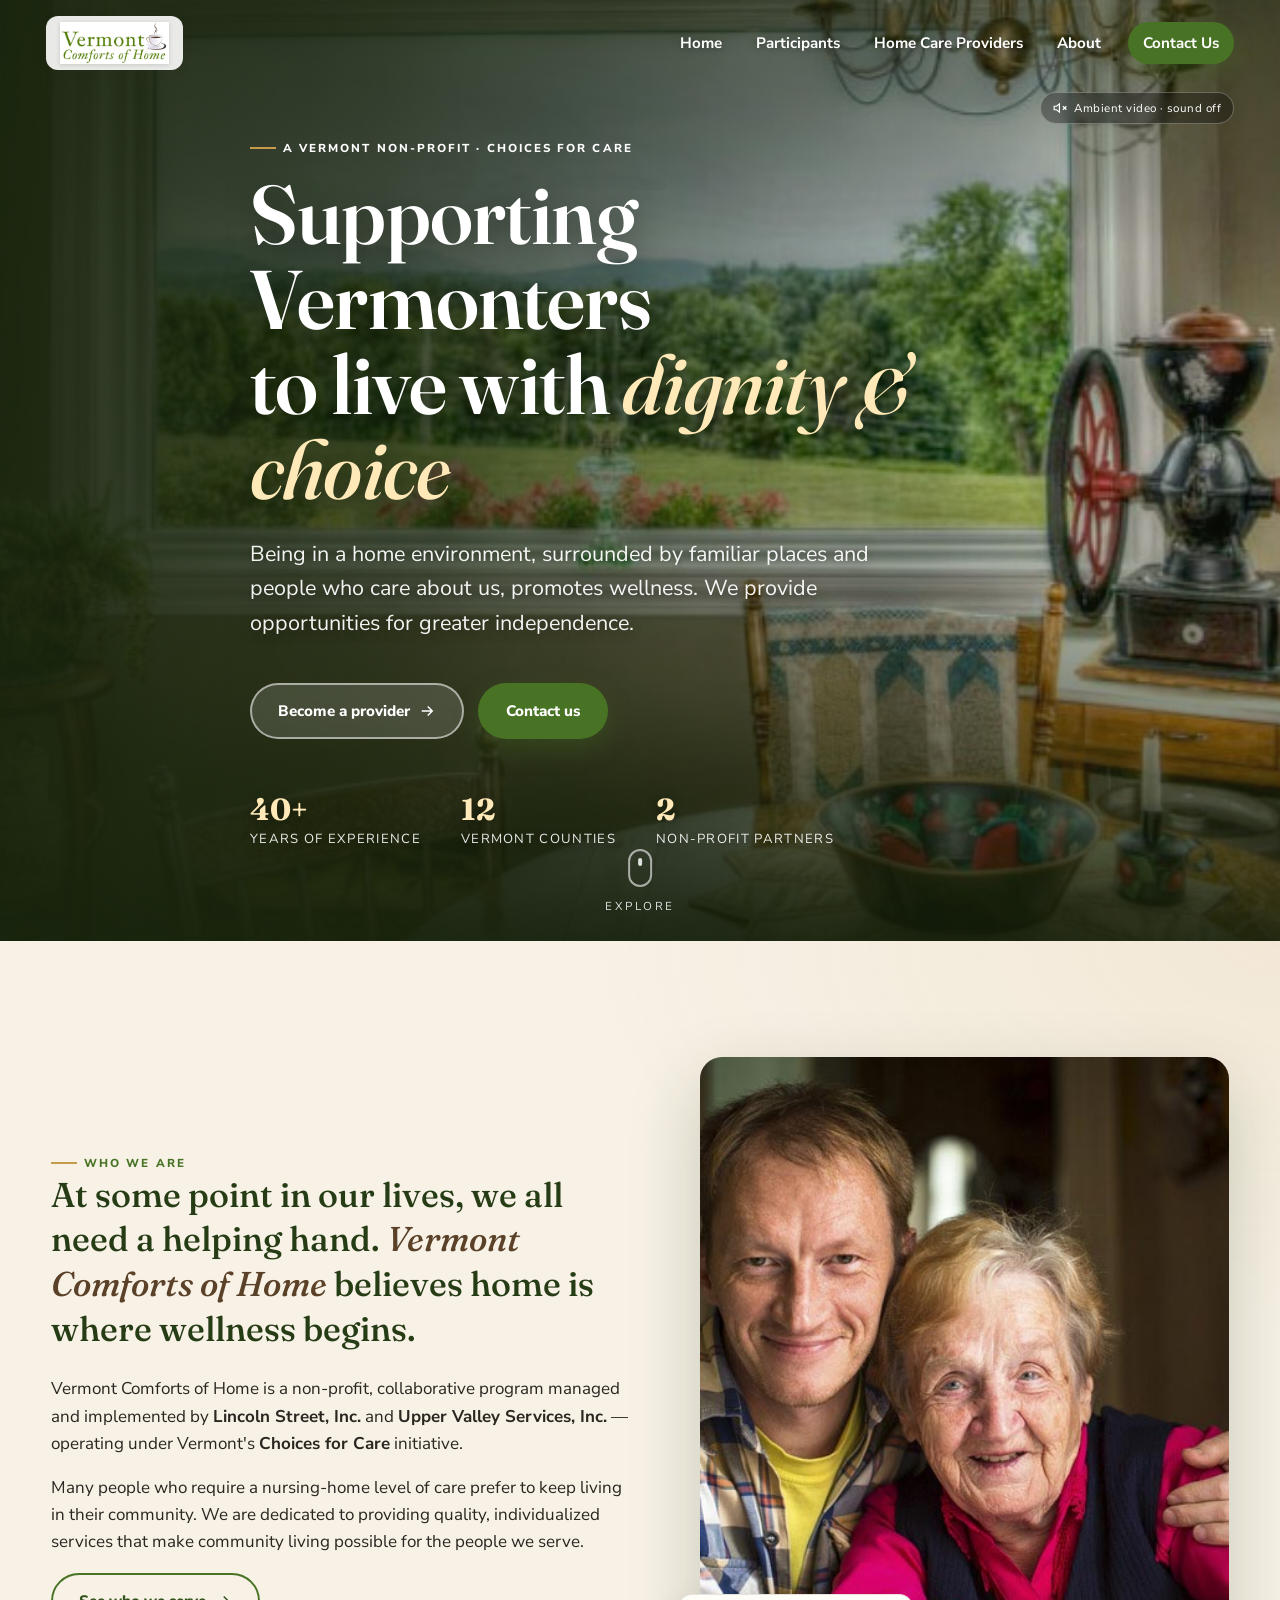
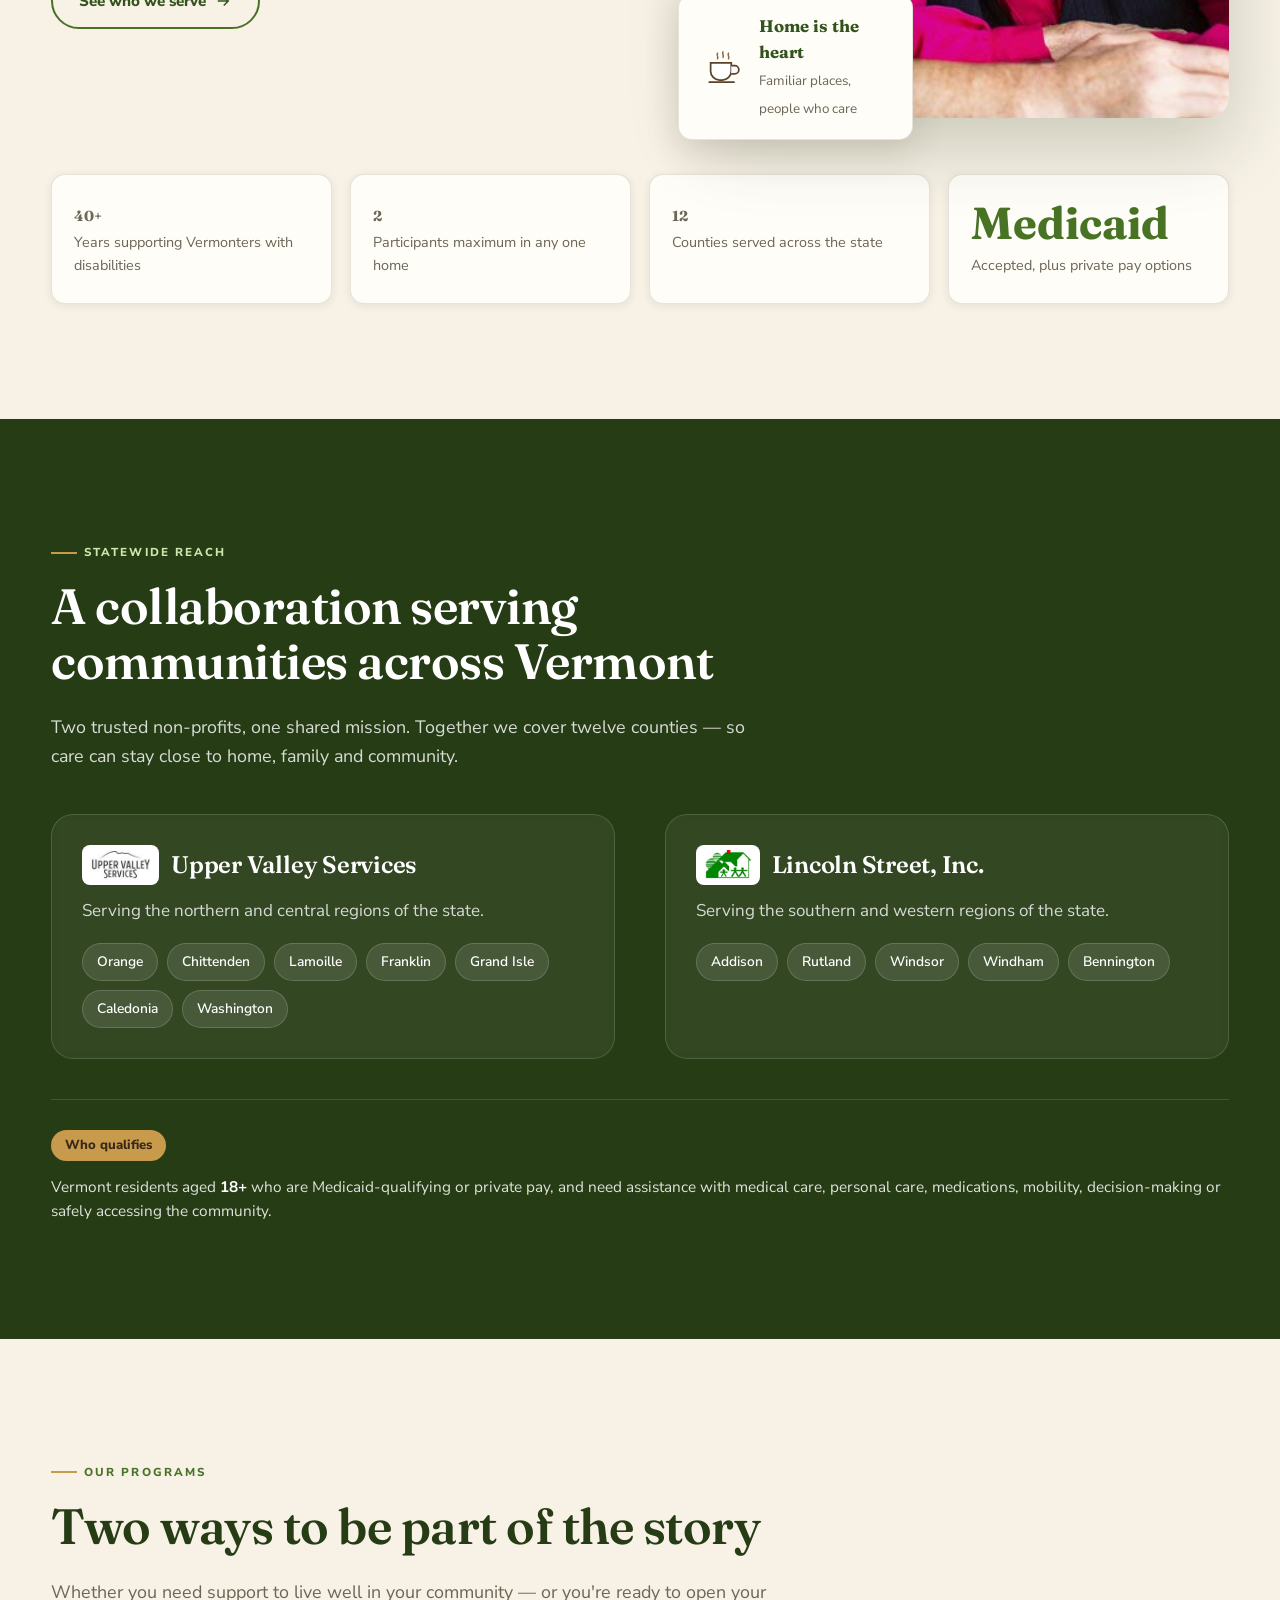
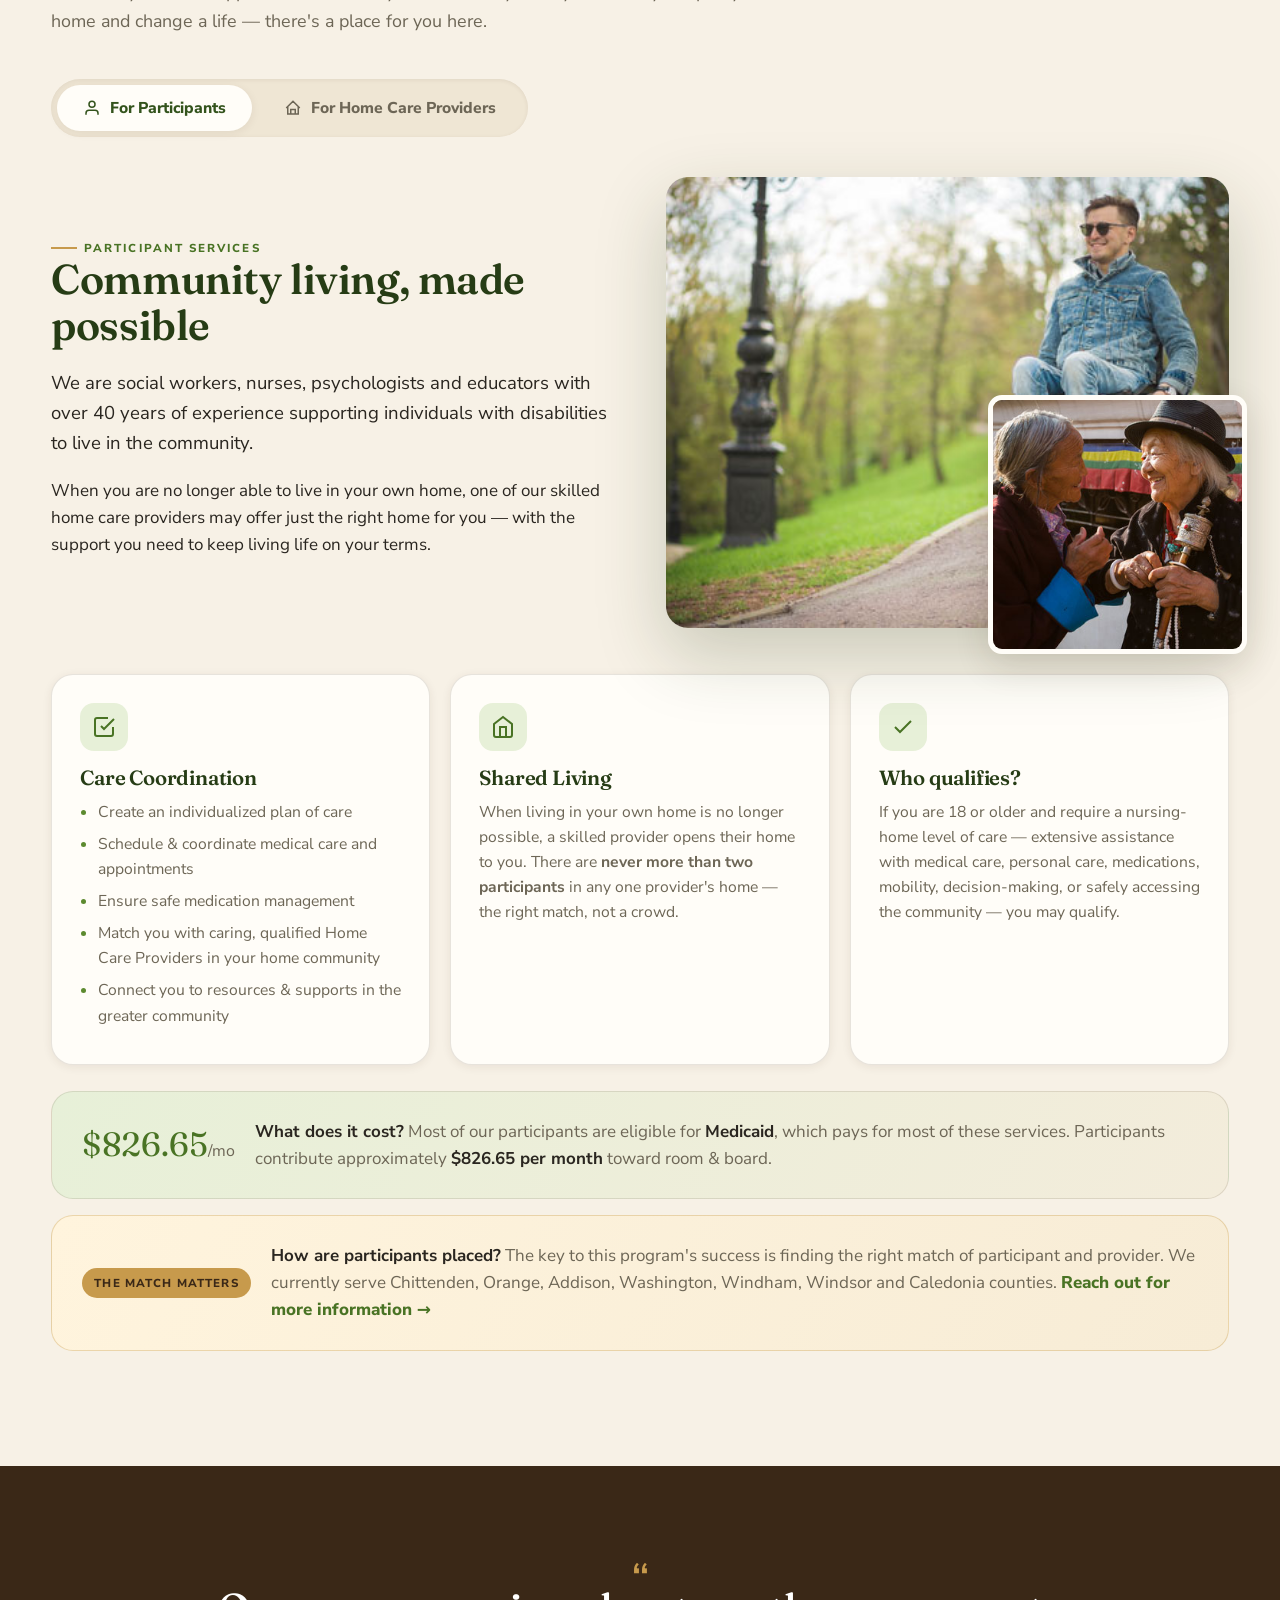
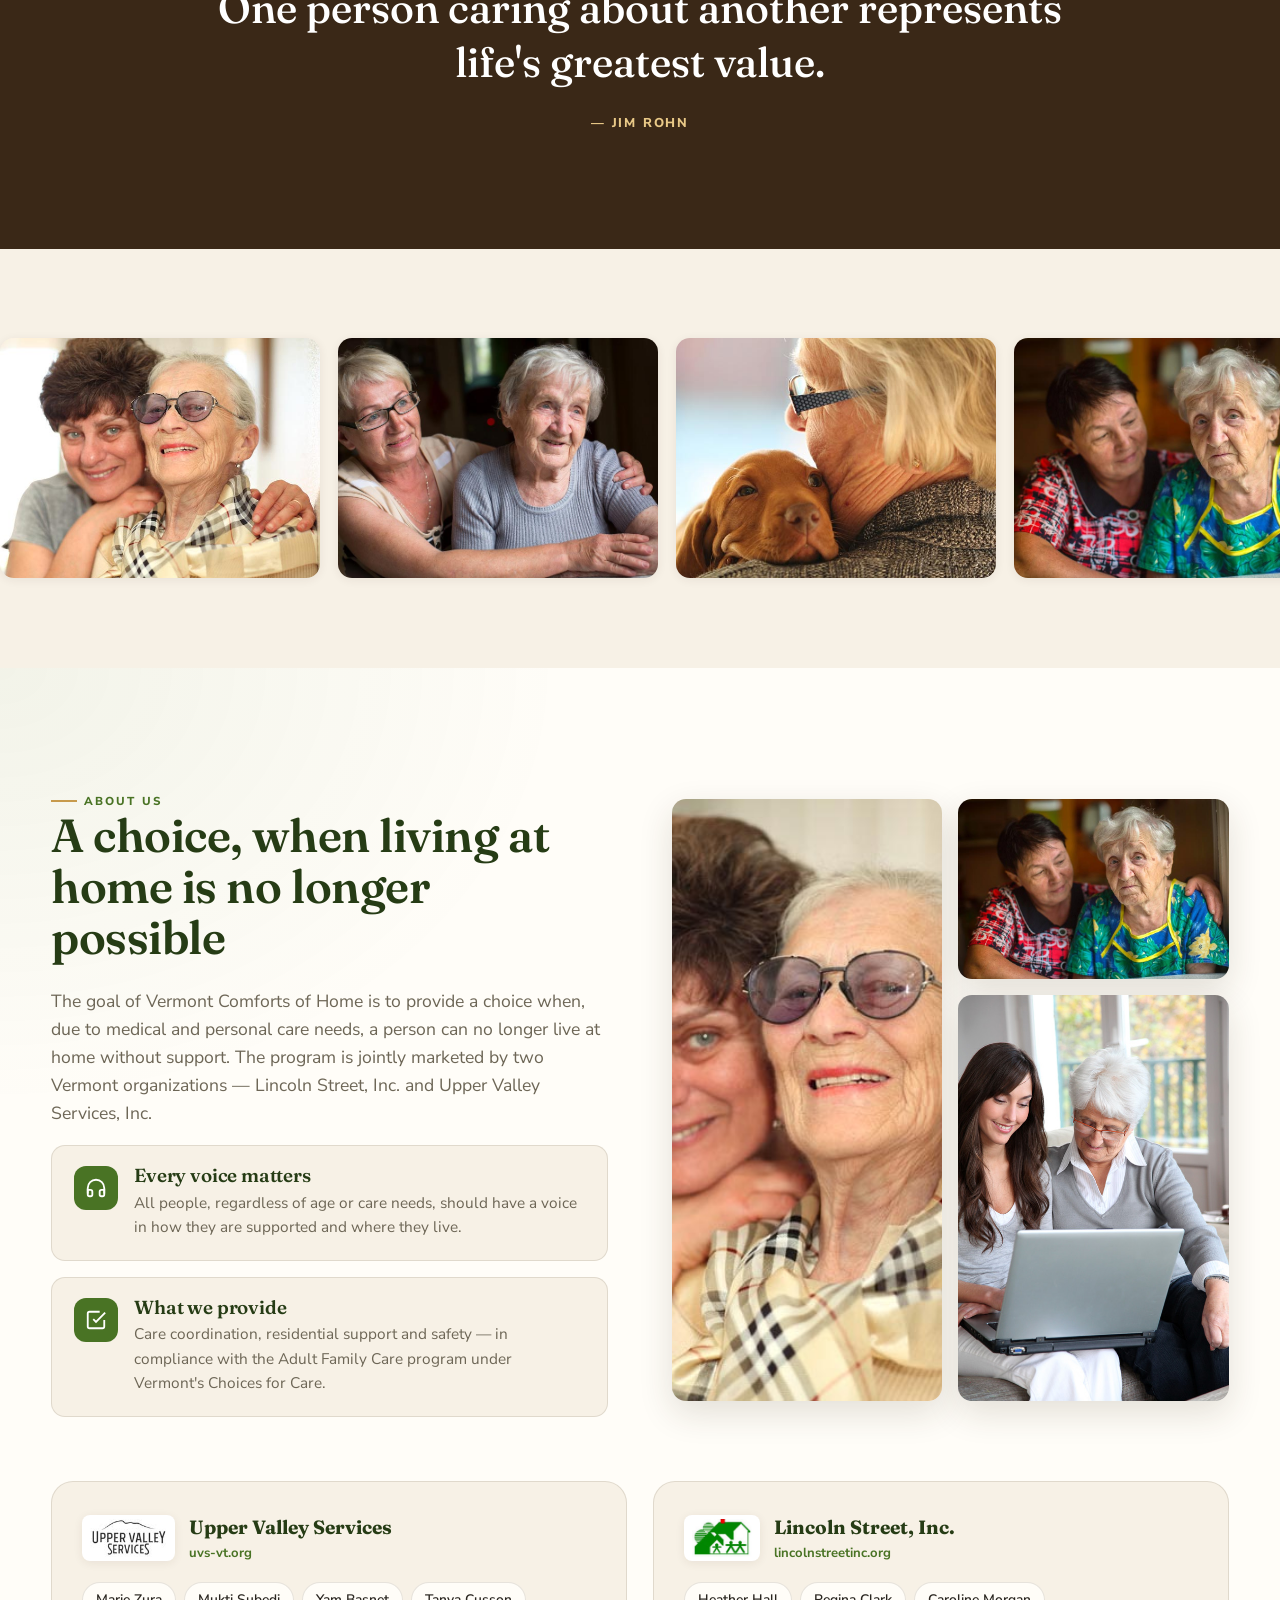
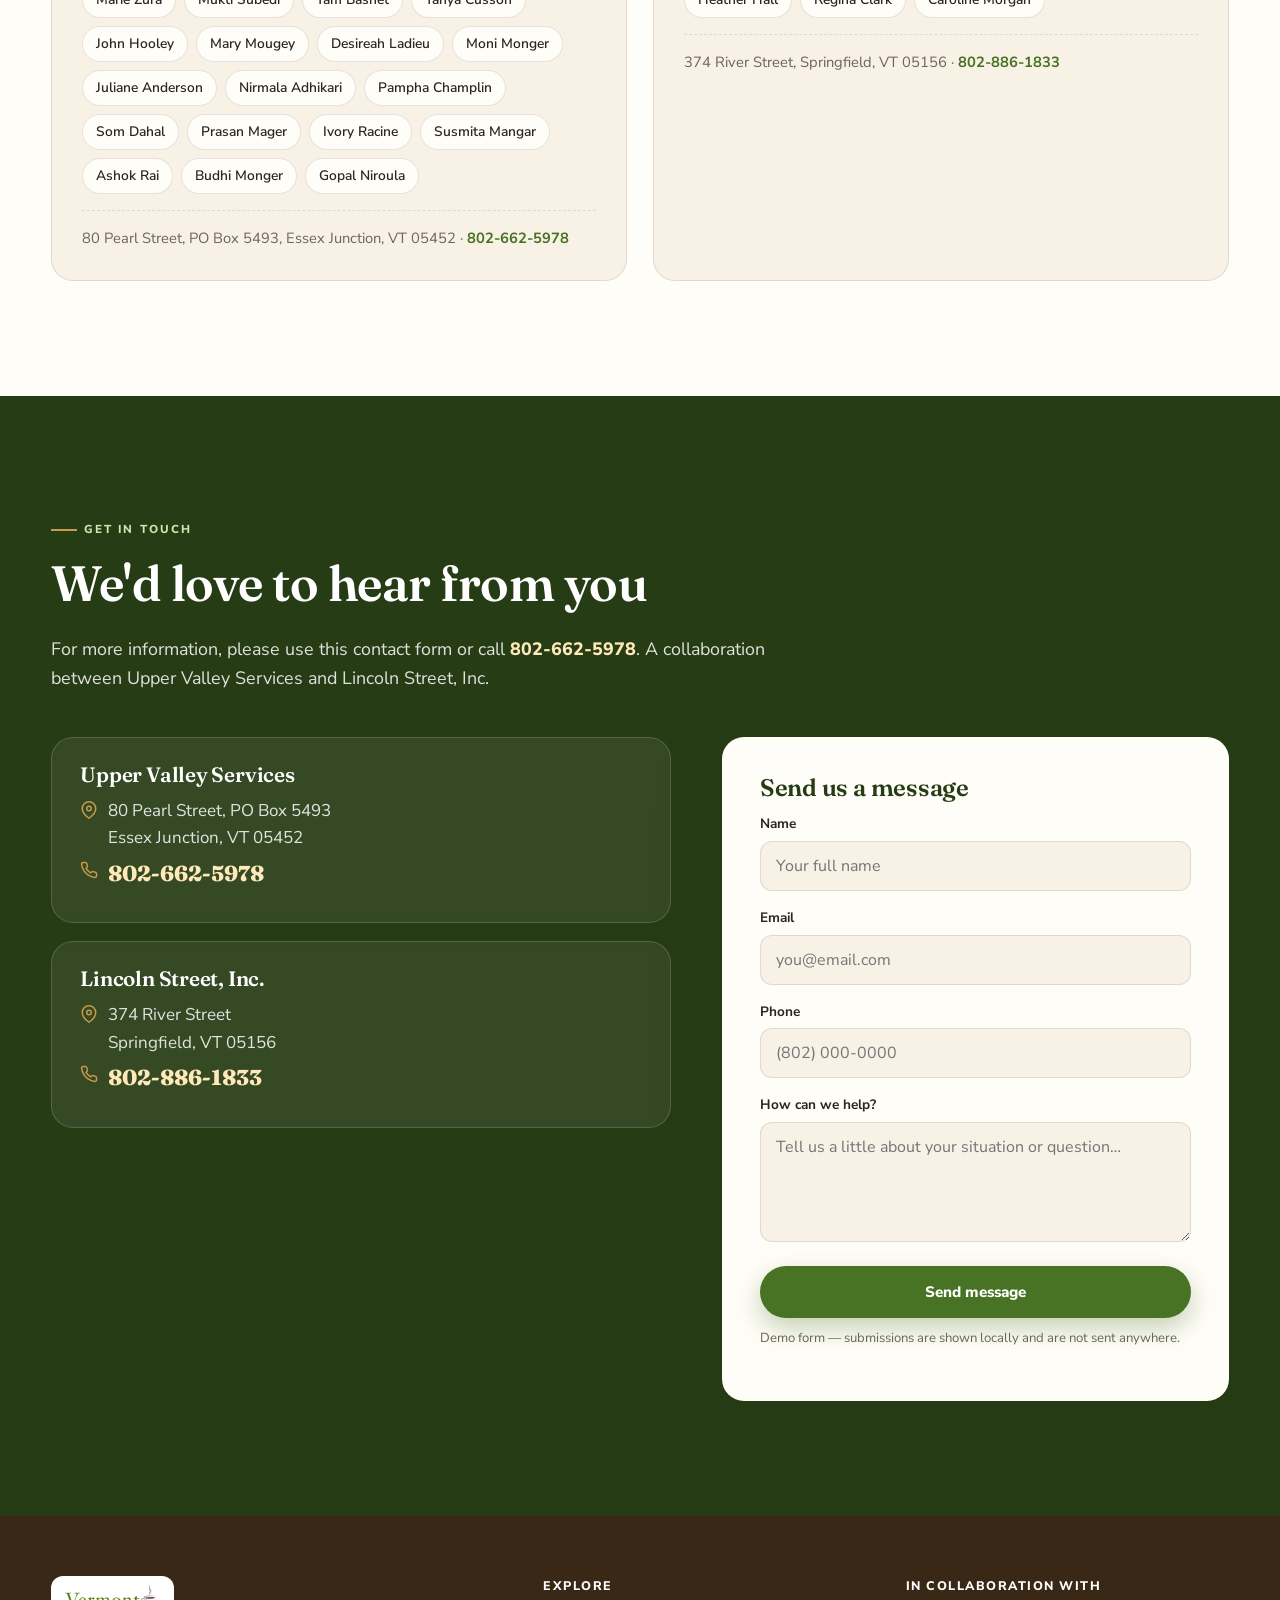
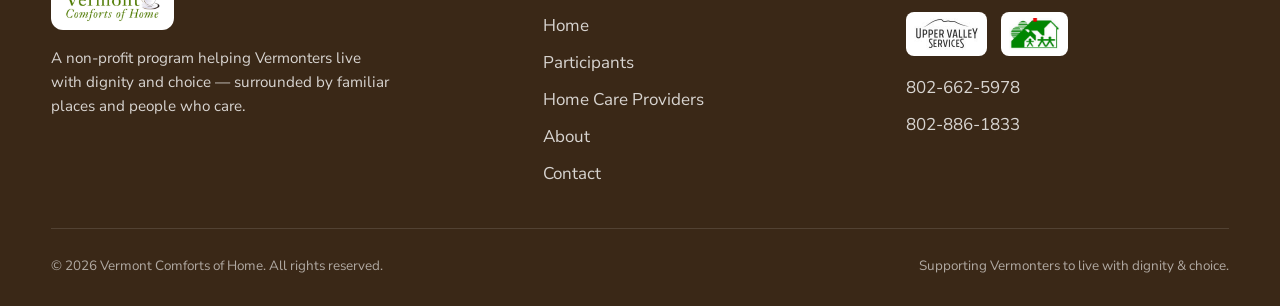
==== index.html @ fc673f75 "Immersive redesign of Vermont Comforts of Home site Full visual revamp of vtcomfortsofhome.org: vide" ====
<!DOCTYPE html>
<html lang="en">
<head>
  <meta charset="UTF-8" />
  <meta name="viewport" content="width=device-width, initial-scale=1.0" />
  <title>Vermont Comforts of Home — Supporting Vermonters to live with dignity &amp; choice</title>
  <meta name="description" content="Vermont Comforts of Home is a non-profit program helping Vermonters live with dignity and choice through shared living, care coordination and skilled home care providers." />
  <link rel="icon" href="assets/images/logo.jpg" />
  <link rel="preconnect" href="https://fonts.googleapis.com" />
  <link rel="preconnect" href="https://fonts.gstatic.com" crossorigin />
  <link href="https://fonts.googleapis.com/css2?family=Fraunces:ital,opsz,wght@0,9..144,400..700;1,9..144,400..600&family=Nunito+Sans:wght@400;600;700;800;900&display=swap" rel="stylesheet" />
  <link rel="stylesheet" href="css/styles.css" />
</head>
<body>

  <!-- ============ NAV ============ -->
  <nav class="nav" id="top">
    <a class="nav-logo" href="#top" aria-label="Vermont Comforts of Home home">
      <img src="assets/images/logo.jpg" alt="Vermont Comforts of Home" />
    </a>
    <button class="nav-toggle" aria-label="Menu" aria-expanded="false">
      <span></span><span></span><span></span>
    </button>
    <div class="nav-links">
      <a href="#top">Home</a>
      <a href="#programs" data-open-tab="participants">Participants</a>
      <a href="#programs" data-open-tab="providers">Home Care Providers</a>
      <a href="#about">About</a>
      <a href="#contact" class="nav-cta">Contact Us</a>
    </div>
  </nav>

  <!-- ============ HERO ============ -->
  <header class="hero" id="home">
    <div class="hero-video" aria-hidden="true">
      <video autoplay muted loop playsinline preload="auto" poster="assets/images/window.jpg">
        <source src="assets/video/hero-source.mp4" type="video/mp4" />
      </video>
    </div>
    <span class="muted-badge">
      <svg viewBox="0 0 24 24" fill="none" stroke="currentColor" stroke-width="2" width="14" height="14"><path d="M11 5 6 9H2v6h4l5 4V5z"/><line x1="23" y1="9" x2="17" y2="15"/><line x1="17" y1="9" x2="23" y2="15"/></svg>
      Ambient video · sound off
    </span>

    <div class="container hero-inner">
      <span class="eyebrow reveal">A Vermont non-profit · Choices for Care</span>
      <h1 class="reveal d1">Supporting Vermonters<br />to live with <span class="accent">dignity &amp; choice</span></h1>
      <p class="hero-sub reveal d2">Being in a home environment, surrounded by familiar places and people who care about us, promotes wellness. We provide opportunities for greater independence.</p>
      <div class="hero-cta reveal d3">
        <a href="#programs" class="btn btn-ghost" data-open-tab="providers">
          Become a provider
          <svg viewBox="0 0 24 24" fill="none" stroke="currentColor" stroke-width="2"><path d="M5 12h14M13 6l6 6-6 6"/></svg>
        </a>
        <a href="#contact" class="btn btn-primary">Contact us</a>
      </div>
      <div class="hero-trust reveal d4">
        <div><b>40+</b><span>Years of experience</span></div>
        <div><b>12</b><span>Vermont counties</span></div>
        <div><b>2</b><span>Non-profit partners</span></div>
      </div>
    </div>

    <a href="#mission" class="scroll-cue" aria-label="Scroll down">
      <span class="mouse"></span>
      Explore
    </a>
  </header>

  <!-- ============ MISSION ============ -->
  <section class="section mission" id="mission">
    <div class="container mission-grid">
      <div class="mission-copy reveal">
        <span class="eyebrow">Who we are</span>
        <p class="lead">At some point in our lives, we all need a helping hand. <span class="hl">Vermont Comforts of Home</span> believes home is where wellness begins.</p>
        <p>Vermont Comforts of Home is a non-profit, collaborative program managed and implemented by <strong>Lincoln Street, Inc.</strong> and <strong>Upper Valley Services, Inc.</strong> — operating under Vermont's <strong>Choices for Care</strong> initiative.</p>
        <p>Many people who require a nursing-home level of care prefer to keep living in their community. We are dedicated to providing quality, individualized services that make community living possible for the people we serve.</p>
        <a href="#serve" class="btn btn-outline">See who we serve
          <svg viewBox="0 0 24 24" fill="none" stroke="currentColor" stroke-width="2"><path d="M5 12h14M13 6l6 6-6 6"/></svg>
        </a>
      </div>
      <div class="mission-media reveal d2">
        <img src="assets/images/sonandmom.jpg" alt="A caregiver sharing a warm moment at home" />
        <div class="mission-badge">
          <svg class="cup" viewBox="0 0 64 64" fill="none">
            <path d="M14 26h30v12a13 13 0 0 1-13 13H27a13 13 0 0 1-13-13V26z" fill="#fff" stroke="#5b4128" stroke-width="2.5"/>
            <path d="M44 30h5a6 6 0 0 1 0 12h-5" fill="#fff" stroke="#5b4128" stroke-width="2.5"/>
            <path d="M12 54h36" stroke="#5b4128" stroke-width="2.5" stroke-linecap="round"/>
            <path d="M24 12c-2 3 2 5 0 8M32 10c-2 3 2 5 0 8M40 12c-2 3 2 5 0 8" stroke="#8a6a48" stroke-width="2.2" stroke-linecap="round"/>
          </svg>
          <div><b>Home is the heart</b><span>Familiar places, people who care</span></div>
        </div>
      </div>
    </div>

    <div class="container">
      <div class="stats">
        <div class="stat reveal"><b><span data-count="40" data-suffix="+">0</span></b><span>Years supporting Vermonters with disabilities</span></div>
        <div class="stat reveal d1"><b><span data-count="2">0</span></b><span>Participants maximum in any one home</span></div>
        <div class="stat reveal d2"><b><span data-count="12">0</span></b><span>Counties served across the state</span></div>
        <div class="stat reveal d3"><b>Medicaid</b><span>Accepted, plus private pay options</span></div>
      </div>
    </div>
  </section>

  <!-- ============ WHO WE SERVE ============ -->
  <section class="section serve" id="serve">
    <div class="container">
      <div class="section-head reveal">
        <span class="eyebrow">Statewide reach</span>
        <h2>A collaboration serving communities across Vermont</h2>
        <p>Two trusted non-profits, one shared mission. Together we cover twelve counties — so care can stay close to home, family and community.</p>
      </div>
      <div class="serve-grid">
        <div class="serve-card reveal">
          <h3><img src="assets/images/uvs-logo.jpg" alt="Upper Valley Services logo" /> Upper Valley Services</h3>
          <p class="who">Serving the northern and central regions of the state.</p>
          <div class="county-tags">
            <span>Orange</span><span>Chittenden</span><span>Lamoille</span><span>Franklin</span>
            <span>Grand Isle</span><span>Caledonia</span><span>Washington</span>
          </div>
        </div>
        <div class="serve-card reveal d2">
          <h3><img src="assets/images/lincoln-logo.jpg" alt="Lincoln Street, Inc. logo" /> Lincoln Street, Inc.</h3>
          <p class="who">Serving the southern and western regions of the state.</p>
          <div class="county-tags">
            <span>Addison</span><span>Rutland</span><span>Windsor</span><span>Windham</span><span>Bennington</span>
          </div>
        </div>
      </div>
      <div class="serve-note reveal">
        <span class="pill">Who qualifies</span>
        <span>Vermont residents aged <strong style="color:#fff">18+</strong> who are Medicaid-qualifying or private pay, and need assistance with medical care, personal care, medications, mobility, decision-making or safely accessing the community.</span>
      </div>
    </div>
  </section>

  <!-- ============ PROGRAMS (tabbed) ============ -->
  <section class="section programs" id="programs">
    <div class="container">
      <div class="section-head reveal">
        <span class="eyebrow">Our programs</span>
        <h2>Two ways to be part of the story</h2>
        <p>Whether you need support to live well in your community — or you're ready to open your home and change a life — there's a place for you here.</p>
      </div>

      <div class="tabs reveal" role="tablist">
        <button class="tab-btn active" data-tab="participants" role="tab">
          <svg viewBox="0 0 24 24" fill="none" stroke="currentColor" stroke-width="2" width="18" height="18"><path d="M20 21v-2a4 4 0 0 0-4-4H8a4 4 0 0 0-4 4v2"/><circle cx="12" cy="7" r="4"/></svg>
          For Participants
        </button>
        <button class="tab-btn" data-tab="providers" role="tab">
          <svg viewBox="0 0 24 24" fill="none" stroke="currentColor" stroke-width="2" width="18" height="18"><path d="M3 12l9-9 9 9M5 10v10h14V10"/><path d="M9 20v-6h6v6"/></svg>
          For Home Care Providers
        </button>
      </div>

      <!-- ===== PARTICIPANTS PANEL ===== -->
      <div class="tab-panel active" id="participants" role="tabpanel">
        <div class="prog-hero">
          <div class="content reveal">
            <span class="eyebrow">Participant services</span>
            <h3>Community living, made possible</h3>
            <p class="lead">We are social workers, nurses, psychologists and educators with over 40 years of experience supporting individuals with disabilities to live in the community.</p>
            <p>When you are no longer able to live in your own home, one of our skilled home care providers may offer just the right home for you — with the support you need to keep living life on your terms.</p>
          </div>
          <div class="media reveal d2">
            <img class="main-img" src="assets/images/wheelchair.jpg" alt="A participant enjoying independence" />
            <img class="float-img" src="assets/images/nepali-women.jpg" alt="A participant and caregiver together" />
          </div>
        </div>

        <div class="feature-grid">
          <div class="fcard reveal">
            <div class="ic"><svg viewBox="0 0 24 24" fill="none" stroke="currentColor" stroke-width="2"><path d="M9 11l3 3L22 4"/><path d="M21 12v7a2 2 0 0 1-2 2H5a2 2 0 0 1-2-2V5a2 2 0 0 1 2-2h11"/></svg></div>
            <h4>Care Coordination</h4>
            <ul>
              <li>Create an individualized plan of care</li>
              <li>Schedule &amp; coordinate medical care and appointments</li>
              <li>Ensure safe medication management</li>
              <li>Match you with caring, qualified Home Care Providers in your home community</li>
              <li>Connect you to resources &amp; supports in the greater community</li>
            </ul>
          </div>
          <div class="fcard reveal d1">
            <div class="ic"><svg viewBox="0 0 24 24" fill="none" stroke="currentColor" stroke-width="2"><path d="M3 9l9-7 9 7v11a2 2 0 0 1-2 2H5a2 2 0 0 1-2-2z"/><path d="M9 22V12h6v10"/></svg></div>
            <h4>Shared Living</h4>
            <p>When living in your own home is no longer possible, a skilled provider opens their home to you. There are <strong>never more than two participants</strong> in any one provider's home — the right match, not a crowd.</p>
          </div>
          <div class="fcard reveal d2">
            <div class="ic"><svg viewBox="0 0 24 24" fill="none" stroke="currentColor" stroke-width="2"><path d="M20 6L9 17l-5-5"/></svg></div>
            <h4>Who qualifies?</h4>
            <p>If you are 18 or older and require a nursing-home level of care — extensive assistance with medical care, personal care, medications, mobility, decision-making, or safely accessing the community — you may qualify.</p>
          </div>
        </div>

        <div class="callout cost reveal">
          <div class="big">$826.65<span style="font-size:1rem;font-family:var(--sans);color:var(--muted)">/mo</span></div>
          <p><strong>What does it cost?</strong> Most of our participants are eligible for <strong>Medicaid</strong>, which pays for most of these services. Participants contribute approximately <strong>$826.65 per month</strong> toward room &amp; board.</p>
        </div>

        <div class="callout opp reveal" style="margin-top:16px">
          <span class="badge">The match matters</span>
          <p><strong>How are participants placed?</strong> The key to this program's success is finding the right match of participant and provider. We currently serve Chittenden, Orange, Addison, Washington, Windham, Windsor and Caledonia counties. <a href="#contact" style="color:var(--green-700);font-weight:800">Reach out for more information →</a></p>
        </div>
      </div>

      <!-- ===== PROVIDERS PANEL ===== -->
      <div class="tab-panel" id="providers" role="tabpanel">
        <div class="prog-hero">
          <div class="content reveal">
            <span class="eyebrow">Now recruiting</span>
            <h3>Open your home. Change a life.</h3>
            <p class="lead">We are seeking reliable, caring individuals willing to share their home and change the life of someone in their community.</p>
            <p>We identify skilled people committed to providing the support that keeps individuals living in the community — and we back you every step of the way with the support of an Agency, a Care Coordinator, and needed respite.</p>
            <a href="#contact" class="btn btn-dark" style="margin-top:6px">Become a provider
              <svg viewBox="0 0 24 24" fill="none" stroke="currentColor" stroke-width="2"><path d="M5 12h14M13 6l6 6-6 6"/></svg>
            </a>
          </div>
          <div class="media reveal d2">
            <img class="main-img" src="assets/images/cooking.jpg" alt="A home care provider cooking together with a participant" />
            <img class="float-img" src="assets/images/dadanddaughter.jpg" alt="A provider and participant sharing a moment" />
          </div>
        </div>

        <div class="callout opp reveal">
          <span class="badge">New in Vermont</span>
          <p><strong>Now paying family caregivers.</strong> Vermont now allows payments to adult children caring for their parents. All current eligibility criteria and regulations apply.</p>
        </div>

        <div class="feature-grid" style="margin-top:26px">
          <div class="fcard reveal">
            <div class="ic"><svg viewBox="0 0 24 24" fill="none" stroke="currentColor" stroke-width="2"><path d="M12 2a10 10 0 1 0 10 10"/><path d="M12 6v6l4 2"/></svg></div>
            <h4>Provider responsibilities</h4>
            <ul>
              <li>24-hour support and supervision</li>
              <li>Assistance with personal care &amp; medication management</li>
              <li>Meal preparation</li>
              <li>Scheduling appointments &amp; transportation</li>
            </ul>
          </div>
          <div class="fcard reveal d1">
            <div class="ic"><svg viewBox="0 0 24 24" fill="none" stroke="currentColor" stroke-width="2"><path d="M12 22s8-4 8-10V5l-8-3-8 3v7c0 6 8 10 8 10z"/></svg></div>
            <h4>Qualifications &amp; requirements</h4>
            <ul>
              <li>Reliable, caring, responsible people who want to make a difference</li>
              <li>Criminal background check</li>
              <li>Home safety inspection</li>
              <li>Maintain homeowners &amp; motor vehicle insurance</li>
            </ul>
          </div>
          <div class="fcard reveal d2">
            <div class="ic"><svg viewBox="0 0 24 24" fill="none" stroke="currentColor" stroke-width="2"><path d="M12 21C5.5 14.5 3 11 3 8a5 5 0 0 1 9-3 5 5 0 0 1 9 3c0 3-2.5 6.5-9 13z"/></svg></div>
            <h4>What you receive</h4>
            <ul>
              <li>A very generous stipend</li>
              <li>Monthly room &amp; board payments</li>
              <li>Any additional training you need</li>
              <li>Ongoing support from a skilled Care Coordinator</li>
            </ul>
          </div>
        </div>
      </div>
    </div>
  </section>

  <!-- ============ QUOTE ============ -->
  <section class="section quote-band">
    <div class="container reveal">
      <div class="mark">&ldquo;</div>
      <blockquote>One person caring about another represents life's greatest value.</blockquote>
      <cite>— Jim Rohn</cite>
    </div>
  </section>

  <!-- ============ PHOTO MARQUEE ============ -->
  <div class="gallery" aria-label="Moments from our community">
    <div class="marquee">
      <img src="assets/images/plaidscarf.jpg" alt="" />
      <img src="assets/images/ladies.jpg" alt="" />
      <img src="assets/images/ladywithdog.jpg" alt="" />
      <img src="assets/images/asian.jpg" alt="" />
      <img src="assets/images/puzzle.jpg" alt="" />
      <img src="assets/images/care1.jpg" alt="" />
      <img src="assets/images/nepali-man.jpg" alt="" />
      <img src="assets/images/care3.jpg" alt="" />
      <!-- duplicate set for seamless loop -->
      <img src="assets/images/plaidscarf.jpg" alt="" />
      <img src="assets/images/ladies.jpg" alt="" />
      <img src="assets/images/ladywithdog.jpg" alt="" />
      <img src="assets/images/asian.jpg" alt="" />
      <img src="assets/images/puzzle.jpg" alt="" />
      <img src="assets/images/care1.jpg" alt="" />
      <img src="assets/images/nepali-man.jpg" alt="" />
      <img src="assets/images/care3.jpg" alt="" />
    </div>
  </div>

  <!-- ============ ABOUT / VALUES ============ -->
  <section class="section about" id="about">
    <div class="container">
      <div class="about-grid">
        <div class="reveal">
          <span class="eyebrow">About us</span>
          <h2 style="font-size:clamp(2rem,4vw,2.9rem);color:var(--green-900)">A choice, when living at home is no longer possible</h2>
          <p style="color:var(--muted);font-size:1.1rem">The goal of Vermont Comforts of Home is to provide a choice when, due to medical and personal care needs, a person can no longer live at home without support. The program is jointly marketed by two Vermont organizations — Lincoln Street, Inc. and Upper Valley Services, Inc.</p>
          <div class="values">
            <div class="value">
              <div class="ic"><svg viewBox="0 0 24 24" fill="none" stroke="currentColor" stroke-width="2"><path d="M3 18v-6a9 9 0 0 1 18 0v6"/><path d="M21 19a2 2 0 0 1-2 2h-1a2 2 0 0 1-2-2v-3a2 2 0 0 1 2-2h3zM3 19a2 2 0 0 0 2 2h1a2 2 0 0 0 2-2v-3a2 2 0 0 0-2-2H3z"/></svg></div>
              <div><h4>Every voice matters</h4><p>All people, regardless of age or care needs, should have a voice in how they are supported and where they live.</p></div>
            </div>
            <div class="value">
              <div class="ic"><svg viewBox="0 0 24 24" fill="none" stroke="currentColor" stroke-width="2"><path d="M9 11l3 3L22 4"/><path d="M21 12v7a2 2 0 0 1-2 2H5a2 2 0 0 1-2-2V5a2 2 0 0 1 2-2h11"/></svg></div>
              <div><h4>What we provide</h4><p>Care coordination, residential support and safety — in compliance with the Adult Family Care program under Vermont's Choices for Care.</p></div>
            </div>
          </div>
        </div>
        <div class="about-media reveal d2">
          <img src="assets/images/plaidscarf.jpg" alt="A participant smiling" />
          <img src="assets/images/asian.jpg" alt="A caregiver and participant" />
          <img src="assets/images/care5.jpg" alt="A moment of connection" />
        </div>
      </div>

      <!-- STAFF + PARTNERS -->
      <div class="staff-wrap">
        <div class="staff-col reveal">
          <div class="head">
            <img src="assets/images/uvs-logo.jpg" alt="Upper Valley Services" />
            <div class="meta">
              <strong style="font-family:var(--serif);font-size:1.2rem;color:var(--green-900)">Upper Valley Services</strong>
              <small><a href="https://uvs-vt.org" target="_blank" rel="noopener">uvs-vt.org</a></small>
            </div>
          </div>
          <div class="staff-names">
            <span>Marie Zura</span><span>Mukti Subedi</span><span>Yam Basnet</span><span>Tanya Cusson</span>
            <span>John Hooley</span><span>Mary Mougey</span><span>Desireah Ladieu</span><span>Moni Monger</span>
            <span>Juliane Anderson</span><span>Nirmala Adhikari</span><span>Pampha Champlin</span><span>Som Dahal</span>
            <span>Prasan Mager</span><span>Ivory Racine</span><span>Susmita Mangar</span><span>Ashok Rai</span>
            <span>Budhi Monger</span><span>Gopal Niroula</span>
          </div>
          <div class="staff-contact">80 Pearl Street, PO Box 5493, Essex Junction, VT 05452 · <a href="tel:8026625978">802-662-5978</a></div>
        </div>
        <div class="staff-col reveal d2">
          <div class="head">
            <img src="assets/images/lincoln-logo.jpg" alt="Lincoln Street, Inc." />
            <div class="meta">
              <strong style="font-family:var(--serif);font-size:1.2rem;color:var(--green-900)">Lincoln Street, Inc.</strong>
              <small><a href="https://lincolnstreetinc.org" target="_blank" rel="noopener">lincolnstreetinc.org</a></small>
            </div>
          </div>
          <div class="staff-names">
            <span>Heather Hall</span><span>Regina Clark</span><span>Caroline Morgan</span>
          </div>
          <div class="staff-contact">374 River Street, Springfield, VT 05156 · <a href="tel:8028861833">802-886-1833</a></div>
        </div>
      </div>
    </div>
  </section>

  <!-- ============ CONTACT ============ -->
  <section class="section contact" id="contact">
    <div class="container">
      <div class="section-head reveal">
        <span class="eyebrow">Get in touch</span>
        <h2>We'd love to hear from you</h2>
        <p>For more information, please use this contact form or call <a href="tel:8026625978" style="color:#ffe9b8;font-weight:800">802-662-5978</a>. A collaboration between Upper Valley Services and Lincoln Street, Inc.</p>
      </div>

      <div class="contact-grid">
        <div class="office-cards reveal">
          <div class="office">
            <h4>Upper Valley Services</h4>
            <p><svg viewBox="0 0 24 24" fill="none" stroke="currentColor" stroke-width="2"><path d="M21 10c0 7-9 13-9 13s-9-6-9-13a9 9 0 0 1 18 0z"/><circle cx="12" cy="10" r="3"/></svg> 80 Pearl Street, PO Box 5493<br />Essex Junction, VT 05452</p>
            <p><svg viewBox="0 0 24 24" fill="none" stroke="currentColor" stroke-width="2"><path d="M22 16.9v3a2 2 0 0 1-2.2 2 19.8 19.8 0 0 1-8.6-3.1 19.5 19.5 0 0 1-6-6 19.8 19.8 0 0 1-3.1-8.6A2 2 0 0 1 4.1 2h3a2 2 0 0 1 2 1.7c.1.9.4 1.8.7 2.7a2 2 0 0 1-.5 2.1L8.1 9.9a16 16 0 0 0 6 6l1.4-1.2a2 2 0 0 1 2.1-.5c.9.3 1.8.6 2.7.7a2 2 0 0 1 1.7 2z"/></svg> <a href="tel:8026625978" class="tel">802-662-5978</a></p>
          </div>
          <div class="office">
            <h4>Lincoln Street, Inc.</h4>
            <p><svg viewBox="0 0 24 24" fill="none" stroke="currentColor" stroke-width="2"><path d="M21 10c0 7-9 13-9 13s-9-6-9-13a9 9 0 0 1 18 0z"/><circle cx="12" cy="10" r="3"/></svg> 374 River Street<br />Springfield, VT 05156</p>
            <p><svg viewBox="0 0 24 24" fill="none" stroke="currentColor" stroke-width="2"><path d="M22 16.9v3a2 2 0 0 1-2.2 2 19.8 19.8 0 0 1-8.6-3.1 19.5 19.5 0 0 1-6-6 19.8 19.8 0 0 1-3.1-8.6A2 2 0 0 1 4.1 2h3a2 2 0 0 1 2 1.7c.1.9.4 1.8.7 2.7a2 2 0 0 1-.5 2.1L8.1 9.9a16 16 0 0 0 6 6l1.4-1.2a2 2 0 0 1 2.1-.5c.9.3 1.8.6 2.7.7a2 2 0 0 1 1.7 2z"/></svg> <a href="tel:8028861833" class="tel">802-886-1833</a></p>
          </div>
        </div>

        <form class="contact-form reveal d2" id="contact-form" novalidate>
          <h3>Send us a message</h3>
          <div class="field">
            <label for="cf-name">Name</label>
            <input id="cf-name" name="name" type="text" placeholder="Your full name" required />
          </div>
          <div class="field">
            <label for="cf-email">Email</label>
            <input id="cf-email" name="email" type="email" placeholder="you@email.com" required />
          </div>
          <div class="field">
            <label for="cf-phone">Phone</label>
            <input id="cf-phone" name="phone" type="tel" placeholder="(802) 000-0000" />
          </div>
          <div class="field">
            <label for="cf-msg">How can we help?</label>
            <textarea id="cf-msg" name="message" placeholder="Tell us a little about your situation or question…" required></textarea>
          </div>
          <button type="submit" class="btn btn-primary" style="width:100%;justify-content:center">Send message</button>
          <div class="form-success">Thank you — your message has been received. We'll be in touch soon. ✓</div>
          <p class="form-note">Demo form — submissions are shown locally and are not sent anywhere.</p>
        </form>
      </div>
    </div>
  </section>

  <!-- ============ FOOTER ============ -->
  <footer class="footer">
    <div class="container">
      <div class="footer-top">
        <div class="footer-brand">
          <img src="assets/images/logo.jpg" alt="Vermont Comforts of Home" />
          <p>A non-profit program helping Vermonters live with dignity and choice — surrounded by familiar places and people who care.</p>
        </div>
        <div>
          <h5>Explore</h5>
          <ul>
            <li><a href="#home">Home</a></li>
            <li><a href="#programs" data-open-tab="participants">Participants</a></li>
            <li><a href="#programs" data-open-tab="providers">Home Care Providers</a></li>
            <li><a href="#about">About</a></li>
            <li><a href="#contact">Contact</a></li>
          </ul>
        </div>
        <div>
          <h5>In collaboration with</h5>
          <div class="footer-partners">
            <a href="https://uvs-vt.org" target="_blank" rel="noopener" aria-label="Upper Valley Services"><img src="assets/images/uvs-logo.jpg" alt="Upper Valley Services" /></a>
            <a href="https://lincolnstreetinc.org" target="_blank" rel="noopener" aria-label="Lincoln Street, Inc."><img src="assets/images/lincoln-logo.jpg" alt="Lincoln Street, Inc." /></a>
          </div>
          <ul style="margin-top:18px">
            <li><a href="tel:8026625978">802-662-5978</a></li>
            <li><a href="tel:8028861833">802-886-1833</a></li>
          </ul>
        </div>
      </div>
      <div class="footer-bottom">
        <span>© <span id="year">2026</span> Vermont Comforts of Home. All rights reserved.</span>
        <span>Supporting Vermonters to live with dignity &amp; choice.</span>
      </div>
    </div>
  </footer>

  <script src="js/main.js"></script>
</body>
</html>
---- css/styles.css ----
/* =========================================================
   Vermont Comforts of Home — Redesign
   Brand palette drawn from the VCOH logo:
   Vermont forest green + warm coffee brown + cream
   ========================================================= */

:root {
  /* Greens */
  --green-900: #263c15;
  --green-800: #33531c;
  --green-700: #497324;   /* primary brand green */
  --green-600: #5c8a2f;
  --green-500: #6fa03a;
  --green-100: #e7f0d8;

  /* Warm coffee browns (the cup + steam in the logo) */
  --brown-900: #3a2817;
  --brown-700: #5b4128;
  --brown-500: #8a6a48;
  --gold:      #c79a4c;

  /* Warm neutrals */
  --cream:   #f7f1e6;
  --cream-2: #efe6d4;
  --paper:   #fffdf8;
  --ink:     #2a2620;
  --muted:   #6d6656;
  --line:    rgba(58, 40, 23, 0.12);

  --shadow-sm: 0 2px 10px rgba(58, 40, 23, 0.08);
  --shadow-md: 0 12px 34px rgba(58, 40, 23, 0.14);
  --shadow-lg: 0 26px 70px rgba(38, 60, 21, 0.22);

  --radius:    22px;
  --radius-sm: 14px;
  --maxw: 1200px;

  --serif: "Fraunces", "Georgia", "Times New Roman", serif;
  --sans:  "Nunito Sans", system-ui, -apple-system, "Segoe UI", Roboto, sans-serif;

  --ease: cubic-bezier(0.22, 1, 0.36, 1);
}

/* ---------- Reset / base ---------- */
* { box-sizing: border-box; }
html { scroll-behavior: smooth; -webkit-text-size-adjust: 100%; }
body {
  margin: 0;
  font-family: var(--sans);
  color: var(--ink);
  background: var(--cream);
  line-height: 1.6;
  font-size: 17px;
  overflow-x: hidden;
  -webkit-font-smoothing: antialiased;
}
img { max-width: 100%; display: block; }
a { color: inherit; text-decoration: none; }
h1, h2, h3, h4 { font-family: var(--serif); font-weight: 600; line-height: 1.1; margin: 0 0 .5em; letter-spacing: -0.01em; }
p { margin: 0 0 1em; }
::selection { background: var(--green-500); color: #fff; }

.container { width: min(var(--maxw), 92vw); margin-inline: auto; }
.eyebrow {
  font-family: var(--sans);
  font-weight: 800;
  text-transform: uppercase;
  letter-spacing: 0.18em;
  font-size: 0.72rem;
  color: var(--green-700);
  display: inline-flex;
  align-items: center;
  gap: .6em;
}
.eyebrow::before {
  content: "";
  width: 26px; height: 2px;
  background: var(--gold);
  display: inline-block;
}
.section { padding: clamp(64px, 9vw, 120px) 0; position: relative; }
.section-head { max-width: 720px; margin-bottom: 44px; }
.section-head h2 { font-size: clamp(2rem, 4.4vw, 3.1rem); margin-top: .35em; color: var(--green-900); }
.section-head p { color: var(--muted); font-size: 1.12rem; }

/* ---------- Buttons ---------- */
.btn {
  display: inline-flex; align-items: center; gap: .55em;
  font-family: var(--sans); font-weight: 800; font-size: .95rem;
  padding: 14px 26px; border-radius: 100px;
  cursor: pointer; border: 2px solid transparent;
  transition: transform .25s var(--ease), box-shadow .25s var(--ease), background .25s, color .25s;
  will-change: transform;
}
.btn svg { width: 18px; height: 18px; }
.btn-primary { background: var(--green-700); color: #fff; box-shadow: 0 10px 26px rgba(73,115,36,.32); }
.btn-primary:hover { background: var(--green-800); transform: translateY(-3px); box-shadow: 0 16px 34px rgba(73,115,36,.4); }
.btn-ghost { background: rgba(255,255,255,.14); color: #fff; border-color: rgba(255,255,255,.55); backdrop-filter: blur(6px); }
.btn-ghost:hover { background: #fff; color: var(--green-900); transform: translateY(-3px); }
.btn-dark { background: var(--brown-900); color: #fff; }
.btn-dark:hover { background: var(--brown-700); transform: translateY(-3px); box-shadow: var(--shadow-md); }
.btn-outline { border-color: var(--green-700); color: var(--green-800); }
.btn-outline:hover { background: var(--green-700); color: #fff; transform: translateY(-3px); }

/* =========================================================
   NAV
   ========================================================= */
.nav {
  position: fixed; inset: 0 0 auto 0; z-index: 100;
  display: flex; align-items: center; justify-content: space-between;
  padding: 16px clamp(18px, 4vw, 46px);
  transition: background .4s var(--ease), box-shadow .4s var(--ease), padding .4s var(--ease);
}
.nav.scrolled {
  background: rgba(247, 241, 230, 0.86);
  backdrop-filter: blur(14px) saturate(1.3);
  box-shadow: 0 1px 0 var(--line), 0 10px 30px rgba(58,40,23,.06);
  padding-top: 10px; padding-bottom: 10px;
}
.nav-logo { display: flex; align-items: center; gap: 12px; z-index: 2; }
.nav-logo img { height: 42px; width: auto; transition: height .4s var(--ease); filter: drop-shadow(0 1px 2px rgba(0,0,0,.15)); }
.nav.scrolled .nav-logo img { height: 38px; }
/* logo readability while over the video */
.nav:not(.scrolled) .nav-logo {
  background: rgba(255,255,255,.9);
  padding: 6px 14px; border-radius: 12px;
  box-shadow: var(--shadow-sm);
}

.nav-links { display: flex; align-items: center; gap: 4px; }
.nav-links a {
  font-weight: 700; font-size: .95rem; color: #fff;
  padding: 9px 15px; border-radius: 100px; position: relative;
  transition: color .25s, background .25s;
  text-shadow: 0 1px 8px rgba(0,0,0,.4);
}
.nav.scrolled .nav-links a { color: var(--ink); text-shadow: none; }
.nav-links a:hover, .nav-links a.active { background: rgba(255,255,255,.16); }
.nav.scrolled .nav-links a:hover, .nav.scrolled .nav-links a.active { background: var(--green-100); color: var(--green-800); }
.nav-links a.nav-cta {
  background: var(--green-700); color: #fff; margin-left: 8px; text-shadow: none;
  box-shadow: 0 8px 20px rgba(73,115,36,.35);
}
.nav-links a.nav-cta:hover { background: var(--green-800); }

.nav-toggle {
  display: none; background: rgba(255,255,255,.92); border: 0; cursor: pointer;
  width: 46px; height: 46px; border-radius: 12px; z-index: 2; box-shadow: var(--shadow-sm);
}
.nav-toggle span { display: block; width: 22px; height: 2.4px; background: var(--green-900); margin: 4px auto; border-radius: 2px; transition: .3s var(--ease); }
.nav-toggle.open span:nth-child(1){ transform: translateY(6.4px) rotate(45deg); }
.nav-toggle.open span:nth-child(2){ opacity: 0; }
.nav-toggle.open span:nth-child(3){ transform: translateY(-6.4px) rotate(-45deg); }

/* =========================================================
   HERO with video background
   ========================================================= */
.hero {
  position: relative; min-height: 100svh;
  display: flex; align-items: center;
  overflow: hidden; isolation: isolate;
}
.hero-video, .hero-video video, .hero-poster {
  position: absolute; inset: 0; width: 100%; height: 100%;
  object-fit: cover; z-index: -3;
}
.hero-poster { background-size: cover; background-position: center; z-index: -2; }
.hero::before { /* readability + brand tint — strong left scrim for left-aligned copy */
  content: ""; position: absolute; inset: 0; z-index: -1;
  background:
    linear-gradient(90deg, rgba(24,36,13,.92) 0%, rgba(24,36,13,.72) 30%, rgba(24,36,13,.30) 62%, rgba(24,36,13,.05) 100%),
    linear-gradient(180deg, rgba(24,36,13,.55) 0%, rgba(24,36,13,.12) 26%, rgba(24,36,13,.25) 64%, rgba(18,28,9,.9) 100%);
}
.hero-inner { padding: 130px 0 90px; max-width: 780px; }
.hero .eyebrow { color: #fff; }
.hero .eyebrow::before { background: var(--gold); }
.hero h1 {
  color: #fff; font-size: clamp(2.7rem, 6.6vw, 5.2rem); line-height: 1.02;
  text-shadow: 0 4px 30px rgba(0,0,0,.35); margin: .18em 0 .3em;
}
.hero h1 .accent { color: #ffe9b8; font-style: italic; font-weight: 500; }
.hero-sub {
  color: rgba(255,255,255,.94); font-size: clamp(1.05rem, 2vw, 1.35rem);
  max-width: 620px; text-shadow: 0 2px 14px rgba(0,0,0,.4); margin-bottom: 2em;
}
.hero-cta { display: flex; flex-wrap: wrap; gap: 14px; }

.hero-trust {
  display: flex; flex-wrap: wrap; gap: 26px 40px; margin-top: 54px;
  color: #fff;
}
.hero-trust div { text-shadow: 0 2px 12px rgba(0,0,0,.45); }
.hero-trust b { font-family: var(--serif); font-size: 1.9rem; display: block; line-height: 1; color: #ffe9b8; }
.hero-trust span { font-size: .82rem; text-transform: uppercase; letter-spacing: .1em; opacity: .9; }

.scroll-cue {
  position: absolute; bottom: 26px; left: 50%; transform: translateX(-50%);
  color: #fff; font-size: .72rem; letter-spacing: .22em; text-transform: uppercase;
  display: flex; flex-direction: column; align-items: center; gap: 10px; opacity: .85; z-index: 2;
}
.scroll-cue .mouse {
  width: 24px; height: 38px; border: 2px solid rgba(255,255,255,.7); border-radius: 14px; position: relative;
}
.scroll-cue .mouse::after {
  content: ""; position: absolute; top: 7px; left: 50%; transform: translateX(-50%);
  width: 4px; height: 8px; background: #fff; border-radius: 3px; animation: wheel 1.6s var(--ease) infinite;
}
@keyframes wheel { 0%{opacity:0;transform:translate(-50%,0)} 40%{opacity:1} 80%{opacity:0;transform:translate(-50%,12px)} 100%{opacity:0} }

.muted-badge {
  position: absolute; top: 92px; right: clamp(18px,4vw,46px); z-index: 2;
  display: inline-flex; align-items: center; gap: 7px;
  background: rgba(0,0,0,.32); color: #fff; border: 1px solid rgba(255,255,255,.28);
  padding: 6px 12px; border-radius: 100px; font-size: .72rem; letter-spacing: .04em;
  backdrop-filter: blur(6px);
}

/* =========================================================
   MISSION / intro
   ========================================================= */
.mission { background:
  radial-gradient(90% 60% at 100% 0%, rgba(199,154,76,.10), transparent 60%),
  var(--cream); }
.mission-grid { display: grid; grid-template-columns: 1.05fr .95fr; gap: clamp(30px, 5vw, 70px); align-items: center; }
.mission-copy .lead {
  font-family: var(--serif); font-size: clamp(1.5rem, 2.7vw, 2.15rem); line-height: 1.3;
  color: var(--green-900); font-weight: 500; margin-bottom: .7em;
}
.mission-copy .lead .hl { color: var(--brown-700); font-style: italic; }
.mission-media { position: relative; }
.mission-media img {
  border-radius: var(--radius); box-shadow: var(--shadow-lg); width: 100%;
  aspect-ratio: 4/5; object-fit: cover;
}
.mission-badge {
  position: absolute; left: -22px; bottom: -22px;
  background: var(--paper); border-radius: var(--radius-sm); padding: 18px 22px;
  box-shadow: var(--shadow-md); border: 1px solid var(--line); max-width: 235px;
  display: flex; align-items: center; gap: 14px;
}
.mission-badge .cup { width: 44px; height: 44px; flex: none; }
.mission-badge b { display: block; font-family: var(--serif); color: var(--green-800); font-size: 1.05rem; }
.mission-badge span { font-size: .84rem; color: var(--muted); }

/* stat strip */
.stats { display: grid; grid-template-columns: repeat(4, 1fr); gap: 18px; margin-top: 56px; }
.stat {
  background: var(--paper); border: 1px solid var(--line); border-radius: var(--radius-sm);
  padding: 26px 22px; box-shadow: var(--shadow-sm);
}
.stat b { font-family: var(--serif); font-size: clamp(2rem, 3.6vw, 2.8rem); color: var(--green-700); display: block; line-height: 1; }
.stat span { font-size: .9rem; color: var(--muted); display: block; margin-top: 8px; }

/* =========================================================
   SERVE / counties
   ========================================================= */
.serve { background: var(--green-900); color: #fff; overflow: hidden; }
.serve .section-head h2 { color: #fff; }
.serve .eyebrow { color: #cfe6ad; }
.serve .section-head p { color: rgba(255,255,255,.82); }
.serve-grid { display: grid; grid-template-columns: 1fr 1fr; gap: clamp(24px,4vw,50px); }
.serve-card {
  background: rgba(255,255,255,.06); border: 1px solid rgba(255,255,255,.14);
  border-radius: var(--radius); padding: 30px; backdrop-filter: blur(3px);
}
.serve-card h3 { color: #fff; font-size: 1.5rem; display: flex; align-items: center; gap: 12px; }
.serve-card h3 img { height: 40px; width: auto; background: #fff; padding: 5px 8px; border-radius: 8px; }
.serve-card .who { color: rgba(255,255,255,.8); margin-bottom: 18px; }
.county-tags { display: flex; flex-wrap: wrap; gap: 9px; }
.county-tags span {
  background: rgba(255,255,255,.1); border: 1px solid rgba(255,255,255,.16);
  padding: 7px 14px; border-radius: 100px; font-size: .86rem; font-weight: 600;
  transition: background .25s, transform .25s;
}
.county-tags span:hover { background: var(--green-600); transform: translateY(-2px); }
.serve-note {
  margin-top: 40px; display: flex; flex-wrap: wrap; gap: 14px 30px; align-items: center;
  padding-top: 30px; border-top: 1px solid rgba(255,255,255,.14);
  color: rgba(255,255,255,.85); font-size: .96rem;
}
.serve-note .pill { background: var(--gold); color: var(--brown-900); font-weight: 800; padding: 5px 14px; border-radius: 100px; font-size: .82rem; }

/* =========================================================
   PROGRAMS (tabbed: Participants / Providers)
   ========================================================= */
.programs { background: var(--cream); }
.tabs { display: inline-flex; gap: 6px; background: var(--cream-2); padding: 6px; border-radius: 100px; margin-bottom: 40px; box-shadow: inset 0 1px 4px rgba(58,40,23,.08); }
.tab-btn {
  border: 0; background: transparent; cursor: pointer; font-family: var(--sans);
  font-weight: 800; font-size: .98rem; color: var(--muted); padding: 12px 26px; border-radius: 100px;
  transition: color .25s, background .25s, box-shadow .25s; display: inline-flex; align-items: center; gap: 9px;
}
.tab-btn.active { background: var(--paper); color: var(--green-800); box-shadow: var(--shadow-sm); }
.tab-panel { display: none; animation: fade .5s var(--ease); }
.tab-panel.active { display: block; }
@keyframes fade { from { opacity: 0; transform: translateY(14px); } to { opacity: 1; transform: none; } }

.prog-hero { display: grid; grid-template-columns: 1fr 1fr; gap: clamp(28px,4vw,54px); align-items: center; margin-bottom: 46px; }
.prog-hero .media { position: relative; }
.prog-hero .media .main-img { border-radius: var(--radius); box-shadow: var(--shadow-lg); width: 100%; aspect-ratio: 5/4; object-fit: cover; }
.prog-hero .media .float-img {
  position: absolute; width: 46%; aspect-ratio: 1; object-fit: cover;
  border-radius: var(--radius-sm); border: 5px solid var(--paper); box-shadow: var(--shadow-md);
  right: -18px; bottom: -26px;
}
.prog-hero h3 { font-size: clamp(1.8rem,3.4vw,2.6rem); color: var(--green-900); }
.prog-hero .lead { font-size: 1.16rem; color: var(--ink); }

.feature-grid { display: grid; grid-template-columns: repeat(auto-fit, minmax(250px, 1fr)); gap: 20px; }
.fcard {
  background: var(--paper); border: 1px solid var(--line); border-radius: var(--radius);
  padding: 28px; box-shadow: var(--shadow-sm); transition: transform .3s var(--ease), box-shadow .3s var(--ease);
  height: 100%;
}
.fcard:hover { transform: translateY(-6px); box-shadow: var(--shadow-md); }
.fcard .ic {
  width: 48px; height: 48px; border-radius: 14px; display: grid; place-items: center;
  background: var(--green-100); color: var(--green-700); margin-bottom: 16px;
}
.fcard .ic svg { width: 24px; height: 24px; }
.fcard h4 { font-size: 1.28rem; color: var(--green-900); }
.fcard p { color: var(--muted); font-size: .98rem; margin: 0; }
.fcard ul { margin: .3em 0 0; padding-left: 1.15em; color: var(--muted); font-size: .98rem; }
.fcard ul li { margin-bottom: .45em; }
.fcard ul li::marker { color: var(--green-600); }

.checklist { list-style: none; margin: 0; padding: 0; display: grid; gap: 12px; }
.checklist li { display: flex; gap: 12px; align-items: flex-start; }
.checklist li svg { width: 22px; height: 22px; color: var(--green-600); flex: none; margin-top: 2px; }

/* highlighted opportunity / cost callouts */
.callout {
  display: grid; grid-template-columns: auto 1fr; gap: 20px; align-items: center;
  border-radius: var(--radius); padding: 26px 30px; margin-top: 26px;
}
.callout .big { font-family: var(--serif); font-size: 2.1rem; line-height: 1; }
.callout.cost { background: linear-gradient(120deg, var(--green-100), #f3ecdb); border: 1px solid var(--line); }
.callout.cost .big { color: var(--green-700); }
.callout.opp { background: linear-gradient(120deg, #fff4dd, #f7ecd6); border: 1px solid rgba(199,154,76,.35); }
.callout.opp .badge { background: var(--gold); color: var(--brown-900); font-weight: 800; font-size: .72rem; letter-spacing: .1em; text-transform: uppercase; padding: 6px 12px; border-radius: 100px; white-space: nowrap; }
.callout p { margin: 0; color: var(--muted); }
.callout p strong { color: var(--ink); }

/* quote */
.quote-band { background: var(--brown-900); color: #fff; text-align: center; }
.quote-band blockquote {
  font-family: var(--serif); font-size: clamp(1.6rem, 3.6vw, 2.6rem); line-height: 1.3;
  margin: 0 auto; max-width: 900px; font-weight: 500;
}
.quote-band .mark { color: var(--gold); font-size: 3rem; line-height: 0; }
.quote-band cite { display: block; margin-top: 24px; font-family: var(--sans); font-style: normal; font-weight: 800; letter-spacing: .14em; text-transform: uppercase; font-size: .8rem; color: #e9c987; }

/* =========================================================
   PHOTO MARQUEE (uses many photos, low vertical footprint)
   ========================================================= */
.gallery { padding: clamp(48px,7vw,90px) 0; background: var(--cream); overflow: hidden; }
.marquee { display: flex; gap: 18px; width: max-content; animation: slide 46s linear infinite; }
.gallery:hover .marquee { animation-play-state: paused; }
.marquee img {
  height: 240px; width: 320px; object-fit: cover; border-radius: var(--radius-sm);
  box-shadow: var(--shadow-sm); filter: saturate(1.02);
}
@keyframes slide { from { transform: translateX(0); } to { transform: translateX(-50%); } }

/* =========================================================
   ABOUT / values
   ========================================================= */
.about { background:
  radial-gradient(80% 60% at 0% 0%, rgba(73,115,36,.07), transparent 55%),
  var(--paper); }
.about-grid { display: grid; grid-template-columns: 1fr 1fr; gap: clamp(30px,5vw,64px); align-items: center; }
.values { display: grid; gap: 16px; margin-top: 10px; }
.value {
  display: grid; grid-template-columns: auto 1fr; gap: 16px; align-items: flex-start;
  background: var(--cream); border: 1px solid var(--line); border-radius: var(--radius-sm); padding: 20px 22px;
}
.value .ic { width: 44px; height: 44px; border-radius: 12px; background: var(--green-700); color: #fff; display: grid; place-items: center; }
.value .ic svg { width: 22px; height: 22px; }
.value h4 { margin: 0 0 .2em; color: var(--green-900); font-size: 1.18rem; }
.value p { margin: 0; color: var(--muted); font-size: .96rem; }
.about-media { display: grid; grid-template-columns: 1fr 1fr; gap: 16px; }
.about-media img { border-radius: var(--radius-sm); box-shadow: var(--shadow-md); width: 100%; height: 100%; object-fit: cover; }
.about-media img:nth-child(1) { grid-row: span 2; }

/* staff + partners */
.staff-wrap { margin-top: 64px; display: grid; grid-template-columns: 1fr 1fr; gap: 26px; }
.staff-col { background: var(--cream); border: 1px solid var(--line); border-radius: var(--radius); padding: 30px; }
.staff-col .head { display: flex; align-items: center; gap: 14px; margin-bottom: 18px; }
.staff-col .head img { height: 46px; width: auto; background: #fff; padding: 4px 8px; border-radius: 8px; box-shadow: var(--shadow-sm); }
.staff-col .head .meta small { display: block; color: var(--muted); font-size: .82rem; }
.staff-col .head .meta a { color: var(--green-700); font-weight: 700; }
.staff-names { display: flex; flex-wrap: wrap; gap: 8px; }
.staff-names span { background: var(--paper); border: 1px solid var(--line); border-radius: 100px; padding: 6px 13px; font-size: .86rem; font-weight: 600; }
.staff-contact { margin-top: 16px; padding-top: 16px; border-top: 1px dashed var(--line); font-size: .92rem; color: var(--muted); }
.staff-contact a { color: var(--green-700); font-weight: 700; }

/* =========================================================
   CONTACT
   ========================================================= */
.contact { position: relative; background: var(--green-900); color: #fff; overflow: hidden; }
.contact::after {
  content: ""; position: absolute; inset: 0; z-index: 0; opacity: .16;
  background-size: cover; background-position: center;
}
.contact .container { position: relative; z-index: 1; }
.contact .eyebrow { color: #cfe6ad; }
.contact .section-head h2 { color: #fff; }
.contact .section-head p { color: rgba(255,255,255,.85); }
.contact-grid { display: grid; grid-template-columns: 1.1fr .9fr; gap: clamp(28px,4vw,54px); align-items: start; }
.office-cards { display: grid; gap: 18px; }
.office {
  background: rgba(255,255,255,.07); border: 1px solid rgba(255,255,255,.16);
  border-radius: var(--radius); padding: 26px 28px; backdrop-filter: blur(4px);
}
.office h4 { color: #fff; font-size: 1.3rem; margin-bottom: .5em; }
.office p { color: rgba(255,255,255,.85); margin: 0 0 .3em; display: flex; gap: 10px; align-items: flex-start; }
.office p svg { width: 18px; height: 18px; color: var(--gold); flex: none; margin-top: 4px; }
.office a { color: #ffe9b8; font-weight: 800; }
.office .tel { font-family: var(--serif); font-size: 1.35rem; }

.contact-form {
  background: var(--paper); color: var(--ink); border-radius: var(--radius);
  padding: clamp(26px,3vw,38px); box-shadow: var(--shadow-lg);
}
.contact-form h3 { color: var(--green-900); font-size: 1.5rem; }
.field { margin-bottom: 16px; }
.field label { display: block; font-weight: 700; font-size: .85rem; margin-bottom: 6px; color: var(--ink); }
.field input, .field textarea {
  width: 100%; padding: 13px 15px; border: 1.5px solid var(--line); border-radius: 12px;
  font-family: var(--sans); font-size: 1rem; background: var(--cream); color: var(--ink);
  transition: border .2s, box-shadow .2s;
}
.field input:focus, .field textarea:focus { outline: 0; border-color: var(--green-600); box-shadow: 0 0 0 4px rgba(111,160,58,.18); background: #fff; }
.field textarea { min-height: 120px; resize: vertical; }
.form-note { font-size: .82rem; color: var(--muted); margin-top: 10px; }
.form-success { display: none; background: var(--green-100); border: 1px solid var(--green-500); color: var(--green-800); padding: 14px 16px; border-radius: 12px; font-weight: 700; margin-top: 8px; }

/* =========================================================
   FOOTER
   ========================================================= */
.footer { background: var(--brown-900); color: rgba(255,255,255,.8); padding: 60px 0 30px; }
.footer-top { display: grid; grid-template-columns: 1.4fr 1fr 1fr; gap: 40px; padding-bottom: 40px; border-bottom: 1px solid rgba(255,255,255,.12); }
.footer-brand img { height: 54px; background: #fff; padding: 8px 12px; border-radius: 12px; margin-bottom: 16px; }
.footer-brand p { font-size: .95rem; max-width: 340px; }
.footer h5 { color: #fff; font-family: var(--sans); font-weight: 800; text-transform: uppercase; letter-spacing: .12em; font-size: .78rem; margin: 0 0 16px; }
.footer ul { list-style: none; margin: 0; padding: 0; display: grid; gap: 10px; }
.footer ul a { color: rgba(255,255,255,.8); transition: color .2s; }
.footer ul a:hover { color: #ffe9b8; }
.footer-partners { display: flex; gap: 14px; }
.footer-partners a img { height: 44px; background: #fff; padding: 6px 8px; border-radius: 8px; }
.footer-bottom { padding-top: 26px; display: flex; flex-wrap: wrap; justify-content: space-between; gap: 12px; font-size: .84rem; color: rgba(255,255,255,.6); }

/* =========================================================
   Reveal animation
   ========================================================= */
.reveal { opacity: 0; transform: translateY(30px); transition: opacity .8s var(--ease), transform .8s var(--ease); }
.reveal.in { opacity: 1; transform: none; }
.reveal.d1 { transition-delay: .08s; } .reveal.d2 { transition-delay: .16s; }
.reveal.d3 { transition-delay: .24s; } .reveal.d4 { transition-delay: .32s; }

/* =========================================================
   RESPONSIVE
   ========================================================= */
@media (max-width: 980px) {
  .mission-grid, .serve-grid, .prog-hero, .about-grid, .contact-grid, .staff-wrap { grid-template-columns: 1fr; }
  .stats { grid-template-columns: 1fr 1fr; }
  .footer-top { grid-template-columns: 1fr 1fr; }
  .mission-media { max-width: 460px; }
  .prog-hero .media { max-width: 520px; }
}
@media (max-width: 760px) {
  .nav-links {
    position: fixed; inset: 0 0 0 auto; width: min(320px, 82vw);
    flex-direction: column; align-items: stretch; justify-content: center; gap: 8px;
    background: var(--paper); padding: 80px 26px 40px; transform: translateX(105%);
    transition: transform .4s var(--ease); box-shadow: var(--shadow-lg); z-index: 1;
  }
  .nav-links.open { transform: none; }
  .nav-links a { color: var(--ink); text-shadow: none; font-size: 1.1rem; padding: 14px 16px; }
  .nav-links a.nav-cta { text-align: center; justify-content: center; margin-left: 0; margin-top: 8px; }
  .nav-toggle { display: block; }
  .muted-badge { display: none; }
  .stats { grid-template-columns: 1fr 1fr; }
  .callout { grid-template-columns: 1fr; text-align: left; }
  .footer-top { grid-template-columns: 1fr; }
  .hero-trust { gap: 20px 30px; }
  .about-media { grid-template-columns: 1fr 1fr; }
}
@media (max-width: 440px) {
  .stats { grid-template-columns: 1fr; }
  .tabs { width: 100%; }
  .tab-btn { flex: 1; justify-content: center; padding: 12px 10px; }
}

@media (prefers-reduced-motion: reduce) {
  * { animation-duration: .001ms !important; animation-iteration-count: 1 !important; transition-duration: .001ms !important; scroll-behavior: auto !important; }
  .reveal { opacity: 1; transform: none; }
}
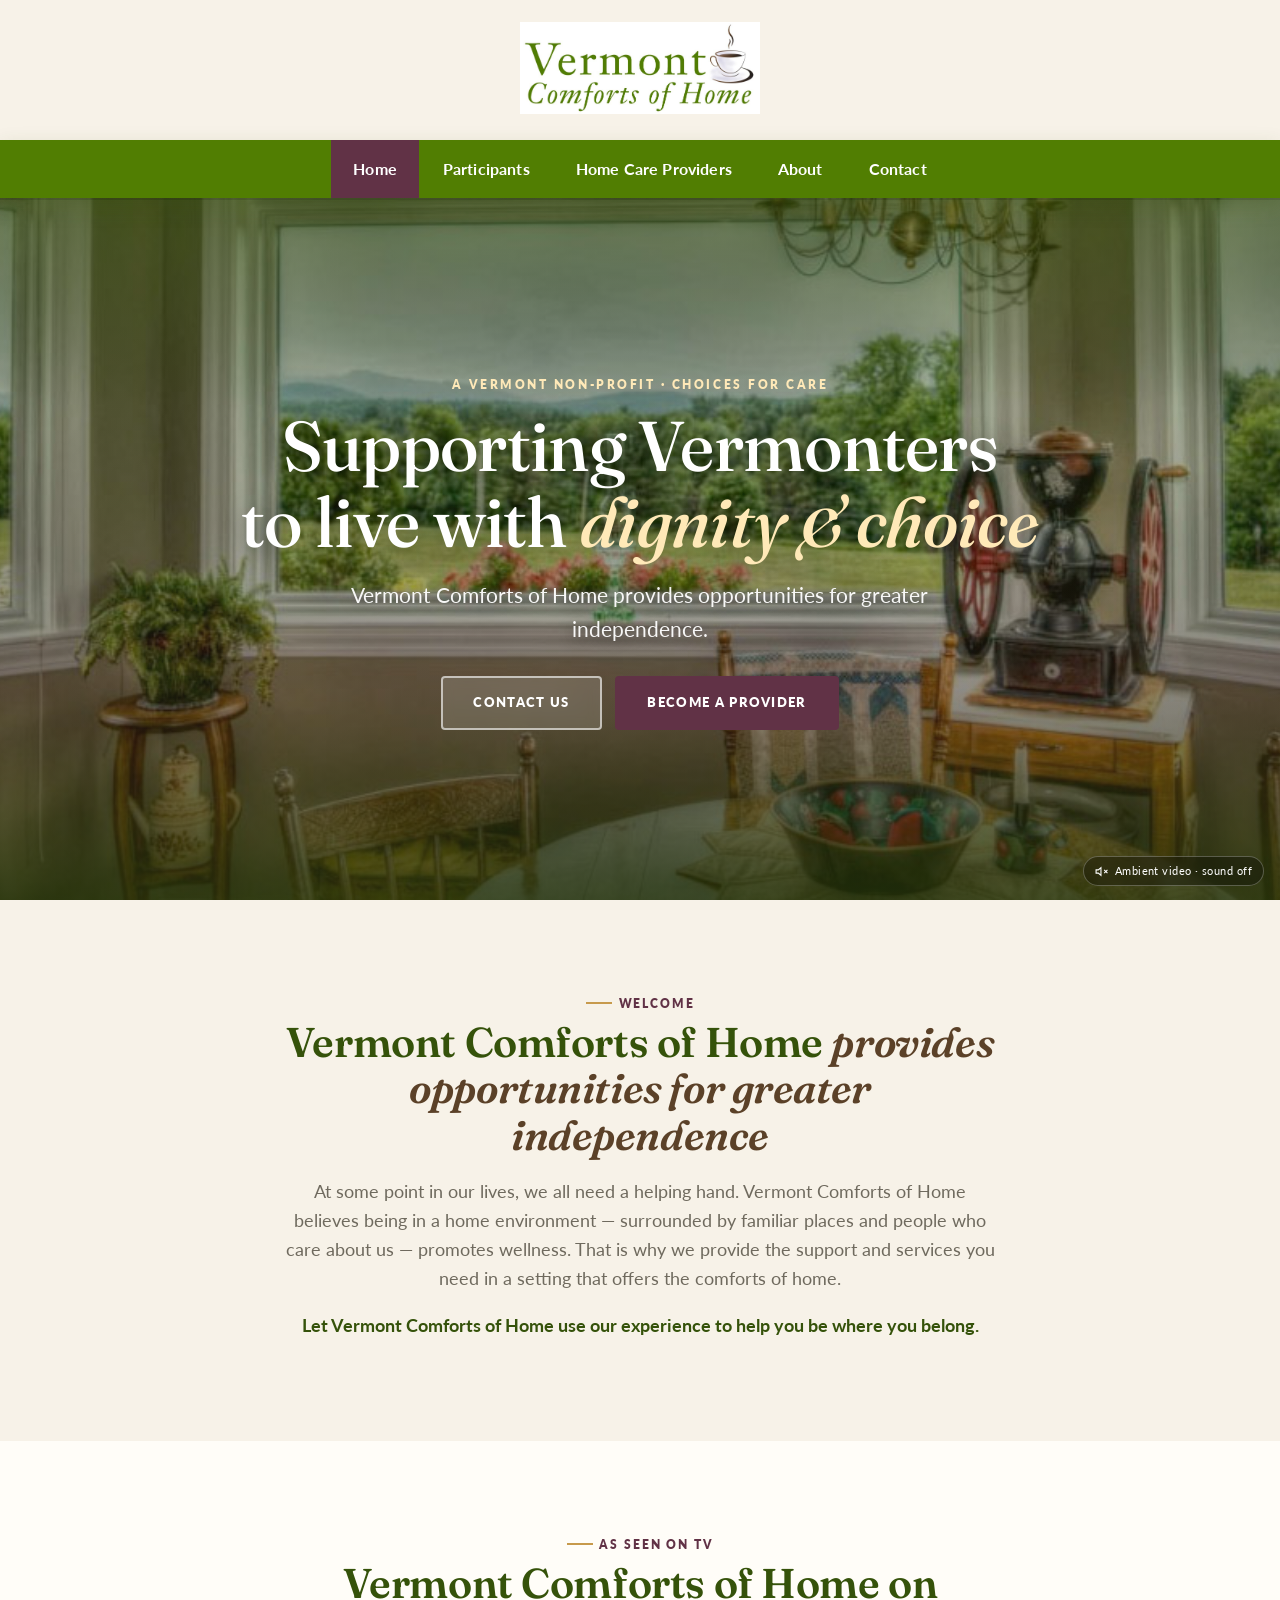
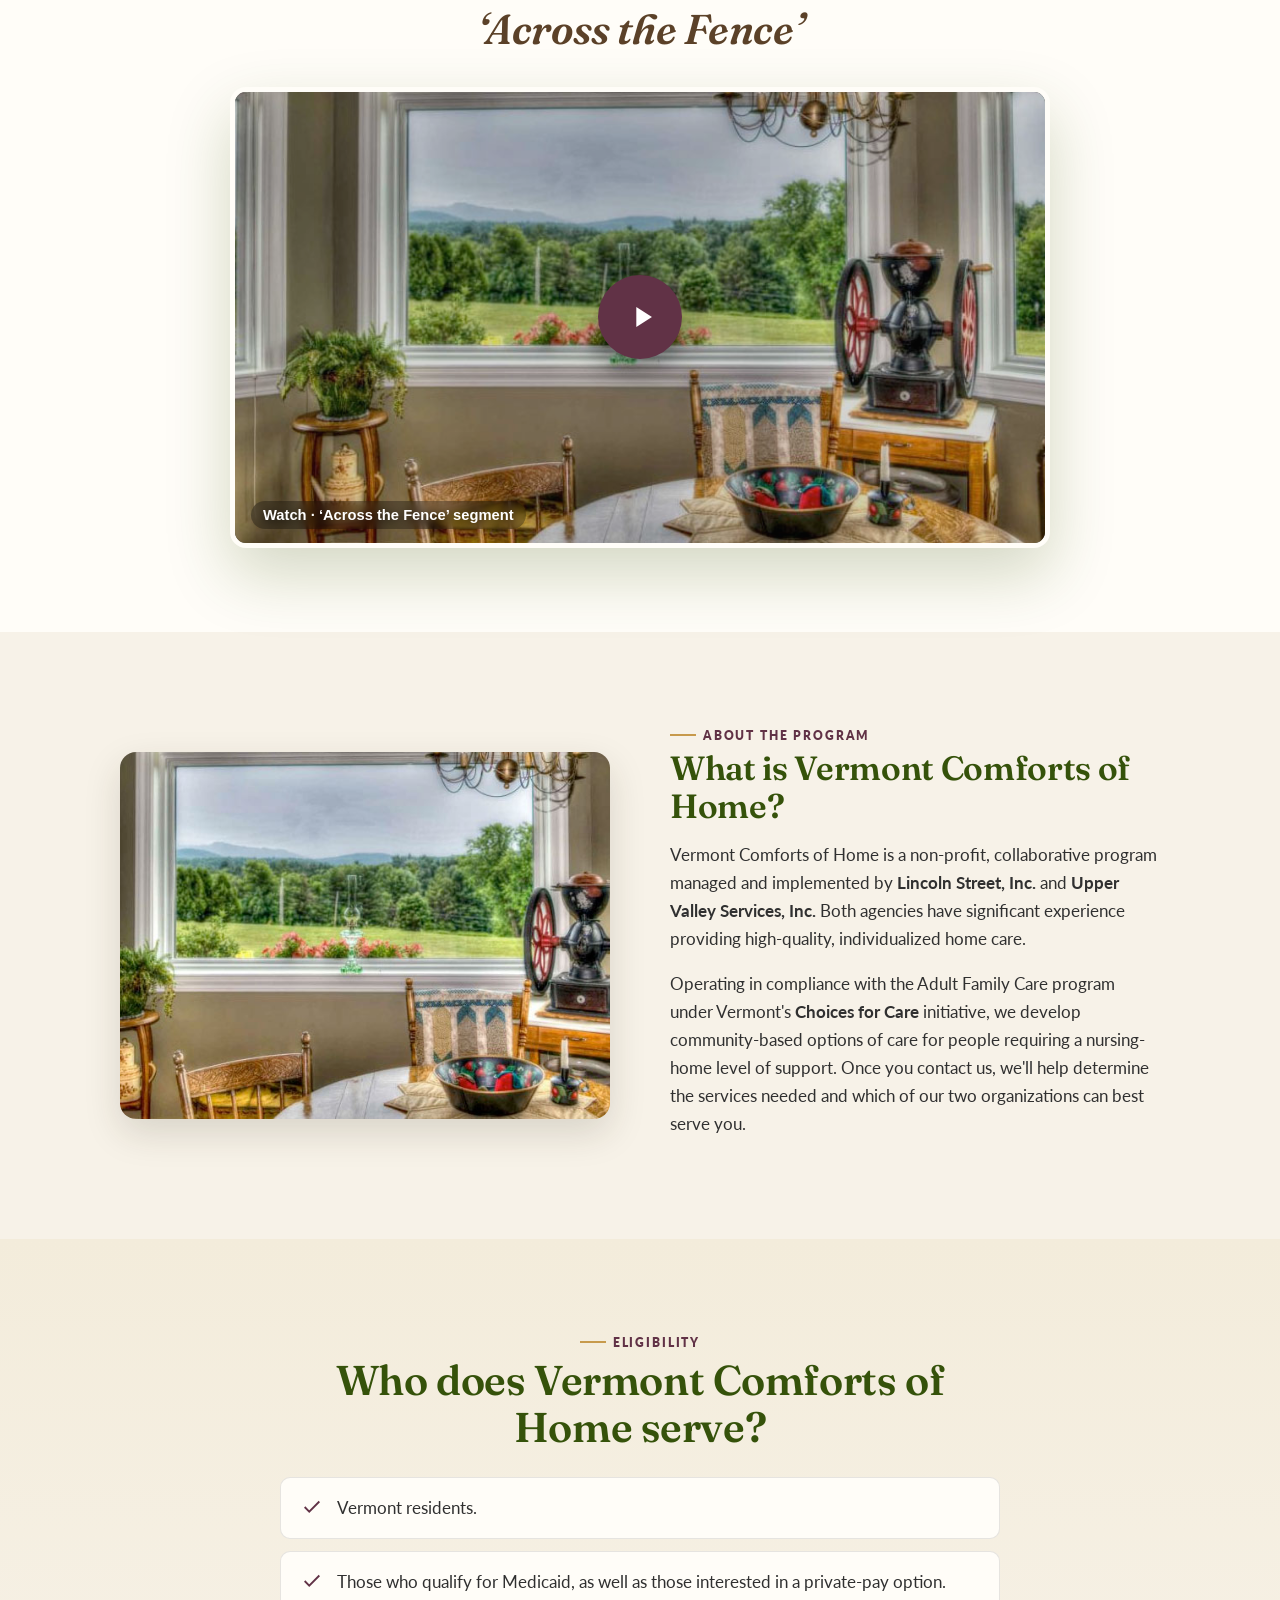
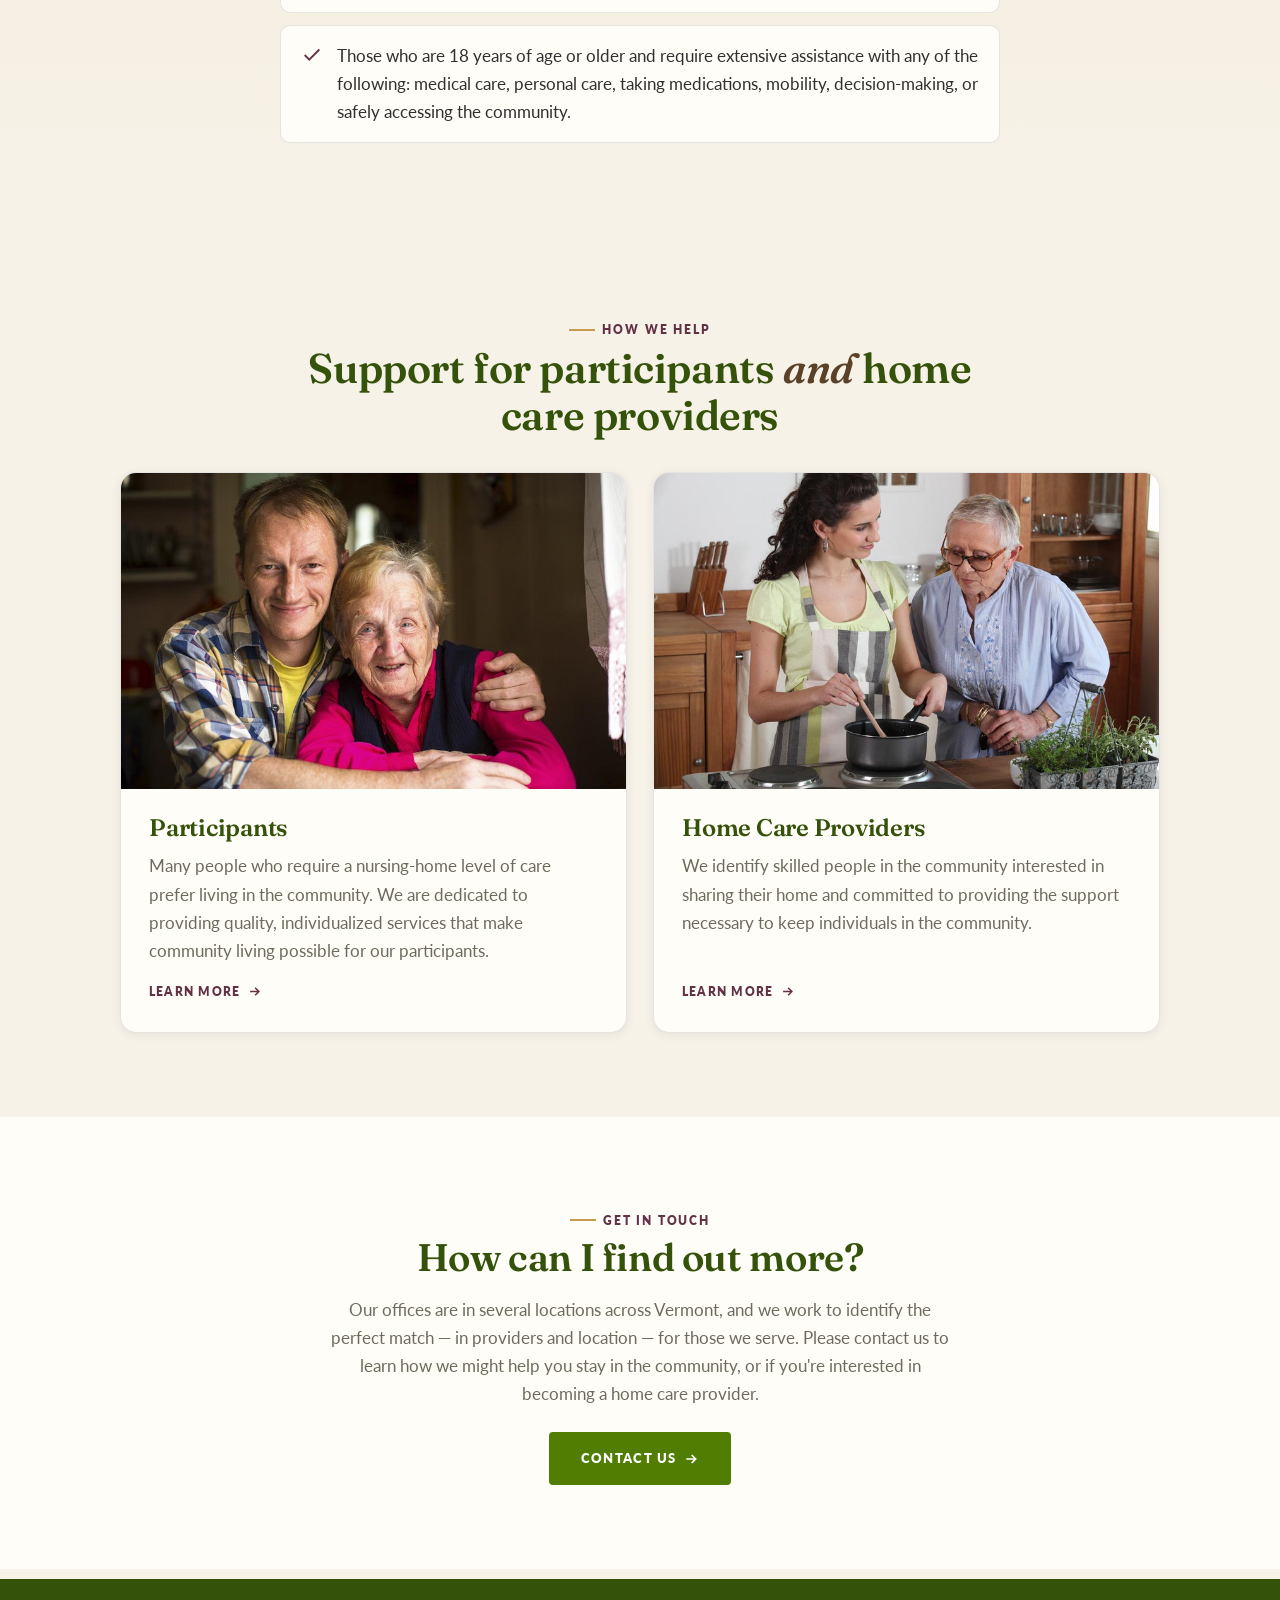
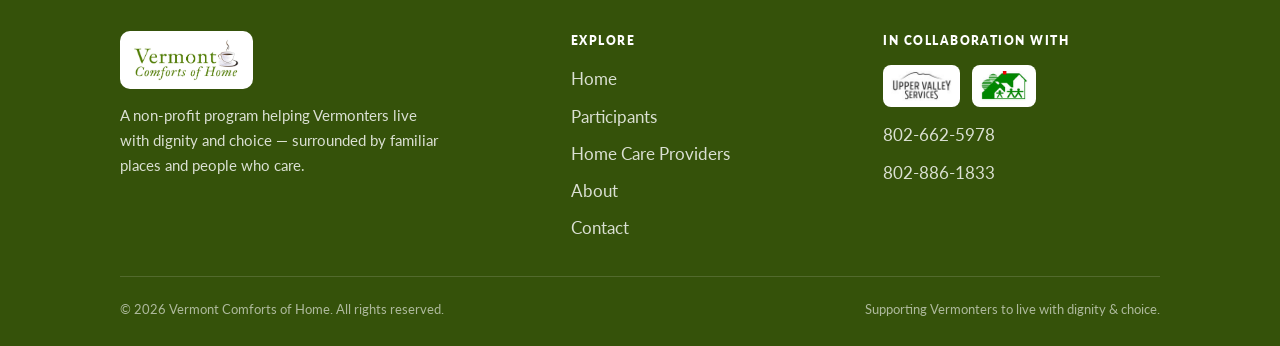
==== commit 2ffb8914: "Rework into simple multi-page site matching the original layout Rebuild as separate pages (Home, Par" ====
--- a/index.html
+++ b/index.html
@@ -4,411 +4,156 @@
   <meta charset="UTF-8" />
   <meta name="viewport" content="width=device-width, initial-scale=1.0" />
   <title>Vermont Comforts of Home — Supporting Vermonters to live with dignity &amp; choice</title>
-  <meta name="description" content="Vermont Comforts of Home is a non-profit program helping Vermonters live with dignity and choice through shared living, care coordination and skilled home care providers." />
+  <meta name="description" content="Vermont Comforts of Home is a non-profit program providing community-based care so Vermonters can live with dignity and choice." />
   <link rel="icon" href="assets/images/logo.jpg" />
   <link rel="preconnect" href="https://fonts.googleapis.com" />
   <link rel="preconnect" href="https://fonts.gstatic.com" crossorigin />
-  <link href="https://fonts.googleapis.com/css2?family=Fraunces:ital,opsz,wght@0,9..144,400..700;1,9..144,400..600&family=Nunito+Sans:wght@400;600;700;800;900&display=swap" rel="stylesheet" />
+  <link href="https://fonts.googleapis.com/css2?family=Fraunces:ital,opsz,wght@0,9..144,400..600;1,9..144,400..600&family=Lato:wght@400;700;900&display=swap" rel="stylesheet" />
   <link rel="stylesheet" href="css/styles.css" />
 </head>
 <body>
 
-  <!-- ============ NAV ============ -->
-  <nav class="nav" id="top">
-    <a class="nav-logo" href="#top" aria-label="Vermont Comforts of Home home">
+  <!-- HEADER + NAV -->
+  <header class="site-header">
+    <a class="brand" href="index.html" aria-label="Vermont Comforts of Home — Home">
       <img src="assets/images/logo.jpg" alt="Vermont Comforts of Home" />
     </a>
-    <button class="nav-toggle" aria-label="Menu" aria-expanded="false">
-      <span></span><span></span><span></span>
-    </button>
-    <div class="nav-links">
-      <a href="#top">Home</a>
-      <a href="#programs" data-open-tab="participants">Participants</a>
-      <a href="#programs" data-open-tab="providers">Home Care Providers</a>
-      <a href="#about">About</a>
-      <a href="#contact" class="nav-cta">Contact Us</a>
+  </header>
+  <nav class="mainnav" aria-label="Main navigation">
+    <div class="nav-inner">
+      <button class="nav-toggle" aria-label="Menu" aria-expanded="false"><span></span><span></span><span></span></button>
+      <a href="index.html" class="active">Home</a>
+      <a href="participants.html">Participants</a>
+      <a href="home-care-providers.html">Home Care Providers</a>
+      <a href="about.html">About</a>
+      <a href="contact.html">Contact</a>
     </div>
   </nav>
 
-  <!-- ============ HERO ============ -->
-  <header class="hero" id="home">
-    <div class="hero-video" aria-hidden="true">
-      <video autoplay muted loop playsinline preload="auto" poster="assets/images/window.jpg">
-        <source src="assets/video/hero-source.mp4" type="video/mp4" />
-      </video>
+  <!-- HERO (video background, muted) -->
+  <section class="hero hero-home">
+    <video autoplay muted loop playsinline preload="auto" poster="assets/images/window.jpg">
+      <source src="assets/video/hero-source.mp4" type="video/mp4" />
+    </video>
+    <div class="hero-inner">
+      <span class="eyebrow">A Vermont non-profit · Choices for Care</span>
+      <h1>Supporting Vermonters<br />to live with <span class="accent">dignity &amp; choice</span></h1>
+      <p class="hero-sub">Vermont Comforts of Home provides opportunities for greater independence.</p>
+      <div class="hero-cta">
+        <a href="contact.html" class="btn btn-ghost">Contact us</a>
+        <a href="home-care-providers.html" class="btn btn-plum">Become a provider</a>
+      </div>
     </div>
     <span class="muted-badge">
-      <svg viewBox="0 0 24 24" fill="none" stroke="currentColor" stroke-width="2" width="14" height="14"><path d="M11 5 6 9H2v6h4l5 4V5z"/><line x1="23" y1="9" x2="17" y2="15"/><line x1="17" y1="9" x2="23" y2="15"/></svg>
+      <svg viewBox="0 0 24 24" fill="none" stroke="currentColor" stroke-width="2" width="13" height="13"><path d="M11 5 6 9H2v6h4l5 4V5z"/><line x1="23" y1="9" x2="17" y2="15"/><line x1="17" y1="9" x2="23" y2="15"/></svg>
       Ambient video · sound off
     </span>
+  </section>
 
-    <div class="container hero-inner">
-      <span class="eyebrow reveal">A Vermont non-profit · Choices for Care</span>
-      <h1 class="reveal d1">Supporting Vermonters<br />to live with <span class="accent">dignity &amp; choice</span></h1>
-      <p class="hero-sub reveal d2">Being in a home environment, surrounded by familiar places and people who care about us, promotes wellness. We provide opportunities for greater independence.</p>
-      <div class="hero-cta reveal d3">
-        <a href="#programs" class="btn btn-ghost" data-open-tab="providers">
-          Become a provider
-          <svg viewBox="0 0 24 24" fill="none" stroke="currentColor" stroke-width="2"><path d="M5 12h14M13 6l6 6-6 6"/></svg>
-        </a>
-        <a href="#contact" class="btn btn-primary">Contact us</a>
+  <!-- INTRO -->
+  <section class="section">
+    <div class="wrap-narrow lead-center reveal">
+      <div class="eyebrow-line" style="justify-content:center">Welcome</div>
+      <h2>Vermont Comforts of Home <span class="italic">provides opportunities for greater independence</span></h2>
+      <p>At some point in our lives, we all need a helping hand. Vermont Comforts of Home believes being in a home environment — surrounded by familiar places and people who care about us — promotes wellness. That is why we provide the support and services you need in a setting that offers the comforts of home.</p>
+      <p style="color:var(--green-deep);font-weight:700">Let Vermont Comforts of Home use our experience to help you be where you belong.</p>
+    </div>
+  </section>
+
+  <!-- ACROSS THE FENCE VIDEO -->
+  <section class="section tint">
+    <div class="wrap">
+      <div class="lead-center reveal" style="margin-bottom:34px">
+        <div class="eyebrow-line" style="justify-content:center">As seen on TV</div>
+        <h2>Vermont Comforts of Home on <span class="italic">‘Across the Fence’</span></h2>
       </div>
-      <div class="hero-trust reveal d4">
-        <div><b>40+</b><span>Years of experience</span></div>
-        <div><b>12</b><span>Vermont counties</span></div>
-        <div><b>2</b><span>Non-profit partners</span></div>
-      </div>
-    </div>
-
-    <a href="#mission" class="scroll-cue" aria-label="Scroll down">
-      <span class="mouse"></span>
-      Explore
-    </a>
-  </header>
-
-  <!-- ============ MISSION ============ -->
-  <section class="section mission" id="mission">
-    <div class="container mission-grid">
-      <div class="mission-copy reveal">
-        <span class="eyebrow">Who we are</span>
-        <p class="lead">At some point in our lives, we all need a helping hand. <span class="hl">Vermont Comforts of Home</span> believes home is where wellness begins.</p>
-        <p>Vermont Comforts of Home is a non-profit, collaborative program managed and implemented by <strong>Lincoln Street, Inc.</strong> and <strong>Upper Valley Services, Inc.</strong> — operating under Vermont's <strong>Choices for Care</strong> initiative.</p>
-        <p>Many people who require a nursing-home level of care prefer to keep living in their community. We are dedicated to providing quality, individualized services that make community living possible for the people we serve.</p>
-        <a href="#serve" class="btn btn-outline">See who we serve
-          <svg viewBox="0 0 24 24" fill="none" stroke="currentColor" stroke-width="2"><path d="M5 12h14M13 6l6 6-6 6"/></svg>
-        </a>
-      </div>
-      <div class="mission-media reveal d2">
-        <img src="assets/images/sonandmom.jpg" alt="A caregiver sharing a warm moment at home" />
-        <div class="mission-badge">
-          <svg class="cup" viewBox="0 0 64 64" fill="none">
-            <path d="M14 26h30v12a13 13 0 0 1-13 13H27a13 13 0 0 1-13-13V26z" fill="#fff" stroke="#5b4128" stroke-width="2.5"/>
-            <path d="M44 30h5a6 6 0 0 1 0 12h-5" fill="#fff" stroke="#5b4128" stroke-width="2.5"/>
-            <path d="M12 54h36" stroke="#5b4128" stroke-width="2.5" stroke-linecap="round"/>
-            <path d="M24 12c-2 3 2 5 0 8M32 10c-2 3 2 5 0 8M40 12c-2 3 2 5 0 8" stroke="#8a6a48" stroke-width="2.2" stroke-linecap="round"/>
-          </svg>
-          <div><b>Home is the heart</b><span>Familiar places, people who care</span></div>
-        </div>
-      </div>
-    </div>
-
-    <div class="container">
-      <div class="stats">
-        <div class="stat reveal"><b><span data-count="40" data-suffix="+">0</span></b><span>Years supporting Vermonters with disabilities</span></div>
-        <div class="stat reveal d1"><b><span data-count="2">0</span></b><span>Participants maximum in any one home</span></div>
-        <div class="stat reveal d2"><b><span data-count="12">0</span></b><span>Counties served across the state</span></div>
-        <div class="stat reveal d3"><b>Medicaid</b><span>Accepted, plus private pay options</span></div>
+      <div class="video-embed reveal">
+        <button class="yt-facade" data-yt="OuBjZS6llns" aria-label="Play video: Vermont Comforts of Home on ‘Across the Fence’">
+          <img src="https://i.ytimg.com/vi/OuBjZS6llns/hqdefault.jpg" alt="" loading="lazy" onerror="this.onerror=null;this.src='assets/images/window.jpg'" />
+          <span class="yt-play" aria-hidden="true">
+            <svg viewBox="0 0 24 24" fill="currentColor"><path d="M8 5v14l11-7z"/></svg>
+          </span>
+          <span class="yt-label">Watch · ‘Across the Fence’ segment</span>
+        </button>
       </div>
     </div>
   </section>
 
-  <!-- ============ WHO WE SERVE ============ -->
-  <section class="section serve" id="serve">
-    <div class="container">
-      <div class="section-head reveal">
-        <span class="eyebrow">Statewide reach</span>
-        <h2>A collaboration serving communities across Vermont</h2>
-        <p>Two trusted non-profits, one shared mission. Together we cover twelve counties — so care can stay close to home, family and community.</p>
-      </div>
-      <div class="serve-grid">
-        <div class="serve-card reveal">
-          <h3><img src="assets/images/uvs-logo.jpg" alt="Upper Valley Services logo" /> Upper Valley Services</h3>
-          <p class="who">Serving the northern and central regions of the state.</p>
-          <div class="county-tags">
-            <span>Orange</span><span>Chittenden</span><span>Lamoille</span><span>Franklin</span>
-            <span>Grand Isle</span><span>Caledonia</span><span>Washington</span>
-          </div>
+  <!-- WHAT IS VCOH -->
+  <section class="section">
+    <div class="wrap">
+      <div class="block reverse reveal">
+        <div class="block-copy">
+          <div class="eyebrow-line">About the program</div>
+          <h2>What is Vermont Comforts of Home?</h2>
+          <p>Vermont Comforts of Home is a non-profit, collaborative program managed and implemented by <strong>Lincoln Street, Inc.</strong> and <strong>Upper Valley Services, Inc.</strong> Both agencies have significant experience providing high-quality, individualized home care.</p>
+          <p>Operating in compliance with the Adult Family Care program under Vermont's <strong>Choices for Care</strong> initiative, we develop community-based options of care for people requiring a nursing-home level of support. Once you contact us, we'll help determine the services needed and which of our two organizations can best serve you.</p>
         </div>
-        <div class="serve-card reveal d2">
-          <h3><img src="assets/images/lincoln-logo.jpg" alt="Lincoln Street, Inc. logo" /> Lincoln Street, Inc.</h3>
-          <p class="who">Serving the southern and western regions of the state.</p>
-          <div class="county-tags">
-            <span>Addison</span><span>Rutland</span><span>Windsor</span><span>Windham</span><span>Bennington</span>
-          </div>
-        </div>
-      </div>
-      <div class="serve-note reveal">
-        <span class="pill">Who qualifies</span>
-        <span>Vermont residents aged <strong style="color:#fff">18+</strong> who are Medicaid-qualifying or private pay, and need assistance with medical care, personal care, medications, mobility, decision-making or safely accessing the community.</span>
-      </div>
-    </div>
-  </section>
-
-  <!-- ============ PROGRAMS (tabbed) ============ -->
-  <section class="section programs" id="programs">
-    <div class="container">
-      <div class="section-head reveal">
-        <span class="eyebrow">Our programs</span>
-        <h2>Two ways to be part of the story</h2>
-        <p>Whether you need support to live well in your community — or you're ready to open your home and change a life — there's a place for you here.</p>
-      </div>
-
-      <div class="tabs reveal" role="tablist">
-        <button class="tab-btn active" data-tab="participants" role="tab">
-          <svg viewBox="0 0 24 24" fill="none" stroke="currentColor" stroke-width="2" width="18" height="18"><path d="M20 21v-2a4 4 0 0 0-4-4H8a4 4 0 0 0-4 4v2"/><circle cx="12" cy="7" r="4"/></svg>
-          For Participants
-        </button>
-        <button class="tab-btn" data-tab="providers" role="tab">
-          <svg viewBox="0 0 24 24" fill="none" stroke="currentColor" stroke-width="2" width="18" height="18"><path d="M3 12l9-9 9 9M5 10v10h14V10"/><path d="M9 20v-6h6v6"/></svg>
-          For Home Care Providers
-        </button>
-      </div>
-
-      <!-- ===== PARTICIPANTS PANEL ===== -->
-      <div class="tab-panel active" id="participants" role="tabpanel">
-        <div class="prog-hero">
-          <div class="content reveal">
-            <span class="eyebrow">Participant services</span>
-            <h3>Community living, made possible</h3>
-            <p class="lead">We are social workers, nurses, psychologists and educators with over 40 years of experience supporting individuals with disabilities to live in the community.</p>
-            <p>When you are no longer able to live in your own home, one of our skilled home care providers may offer just the right home for you — with the support you need to keep living life on your terms.</p>
-          </div>
-          <div class="media reveal d2">
-            <img class="main-img" src="assets/images/wheelchair.jpg" alt="A participant enjoying independence" />
-            <img class="float-img" src="assets/images/nepali-women.jpg" alt="A participant and caregiver together" />
-          </div>
-        </div>
-
-        <div class="feature-grid">
-          <div class="fcard reveal">
-            <div class="ic"><svg viewBox="0 0 24 24" fill="none" stroke="currentColor" stroke-width="2"><path d="M9 11l3 3L22 4"/><path d="M21 12v7a2 2 0 0 1-2 2H5a2 2 0 0 1-2-2V5a2 2 0 0 1 2-2h11"/></svg></div>
-            <h4>Care Coordination</h4>
-            <ul>
-              <li>Create an individualized plan of care</li>
-              <li>Schedule &amp; coordinate medical care and appointments</li>
-              <li>Ensure safe medication management</li>
-              <li>Match you with caring, qualified Home Care Providers in your home community</li>
-              <li>Connect you to resources &amp; supports in the greater community</li>
-            </ul>
-          </div>
-          <div class="fcard reveal d1">
-            <div class="ic"><svg viewBox="0 0 24 24" fill="none" stroke="currentColor" stroke-width="2"><path d="M3 9l9-7 9 7v11a2 2 0 0 1-2 2H5a2 2 0 0 1-2-2z"/><path d="M9 22V12h6v10"/></svg></div>
-            <h4>Shared Living</h4>
-            <p>When living in your own home is no longer possible, a skilled provider opens their home to you. There are <strong>never more than two participants</strong> in any one provider's home — the right match, not a crowd.</p>
-          </div>
-          <div class="fcard reveal d2">
-            <div class="ic"><svg viewBox="0 0 24 24" fill="none" stroke="currentColor" stroke-width="2"><path d="M20 6L9 17l-5-5"/></svg></div>
-            <h4>Who qualifies?</h4>
-            <p>If you are 18 or older and require a nursing-home level of care — extensive assistance with medical care, personal care, medications, mobility, decision-making, or safely accessing the community — you may qualify.</p>
-          </div>
-        </div>
-
-        <div class="callout cost reveal">
-          <div class="big">$826.65<span style="font-size:1rem;font-family:var(--sans);color:var(--muted)">/mo</span></div>
-          <p><strong>What does it cost?</strong> Most of our participants are eligible for <strong>Medicaid</strong>, which pays for most of these services. Participants contribute approximately <strong>$826.65 per month</strong> toward room &amp; board.</p>
-        </div>
-
-        <div class="callout opp reveal" style="margin-top:16px">
-          <span class="badge">The match matters</span>
-          <p><strong>How are participants placed?</strong> The key to this program's success is finding the right match of participant and provider. We currently serve Chittenden, Orange, Addison, Washington, Windham, Windsor and Caledonia counties. <a href="#contact" style="color:var(--green-700);font-weight:800">Reach out for more information →</a></p>
-        </div>
-      </div>
-
-      <!-- ===== PROVIDERS PANEL ===== -->
-      <div class="tab-panel" id="providers" role="tabpanel">
-        <div class="prog-hero">
-          <div class="content reveal">
-            <span class="eyebrow">Now recruiting</span>
-            <h3>Open your home. Change a life.</h3>
-            <p class="lead">We are seeking reliable, caring individuals willing to share their home and change the life of someone in their community.</p>
-            <p>We identify skilled people committed to providing the support that keeps individuals living in the community — and we back you every step of the way with the support of an Agency, a Care Coordinator, and needed respite.</p>
-            <a href="#contact" class="btn btn-dark" style="margin-top:6px">Become a provider
-              <svg viewBox="0 0 24 24" fill="none" stroke="currentColor" stroke-width="2"><path d="M5 12h14M13 6l6 6-6 6"/></svg>
-            </a>
-          </div>
-          <div class="media reveal d2">
-            <img class="main-img" src="assets/images/cooking.jpg" alt="A home care provider cooking together with a participant" />
-            <img class="float-img" src="assets/images/dadanddaughter.jpg" alt="A provider and participant sharing a moment" />
-          </div>
-        </div>
-
-        <div class="callout opp reveal">
-          <span class="badge">New in Vermont</span>
-          <p><strong>Now paying family caregivers.</strong> Vermont now allows payments to adult children caring for their parents. All current eligibility criteria and regulations apply.</p>
-        </div>
-
-        <div class="feature-grid" style="margin-top:26px">
-          <div class="fcard reveal">
-            <div class="ic"><svg viewBox="0 0 24 24" fill="none" stroke="currentColor" stroke-width="2"><path d="M12 2a10 10 0 1 0 10 10"/><path d="M12 6v6l4 2"/></svg></div>
-            <h4>Provider responsibilities</h4>
-            <ul>
-              <li>24-hour support and supervision</li>
-              <li>Assistance with personal care &amp; medication management</li>
-              <li>Meal preparation</li>
-              <li>Scheduling appointments &amp; transportation</li>
-            </ul>
-          </div>
-          <div class="fcard reveal d1">
-            <div class="ic"><svg viewBox="0 0 24 24" fill="none" stroke="currentColor" stroke-width="2"><path d="M12 22s8-4 8-10V5l-8-3-8 3v7c0 6 8 10 8 10z"/></svg></div>
-            <h4>Qualifications &amp; requirements</h4>
-            <ul>
-              <li>Reliable, caring, responsible people who want to make a difference</li>
-              <li>Criminal background check</li>
-              <li>Home safety inspection</li>
-              <li>Maintain homeowners &amp; motor vehicle insurance</li>
-            </ul>
-          </div>
-          <div class="fcard reveal d2">
-            <div class="ic"><svg viewBox="0 0 24 24" fill="none" stroke="currentColor" stroke-width="2"><path d="M12 21C5.5 14.5 3 11 3 8a5 5 0 0 1 9-3 5 5 0 0 1 9 3c0 3-2.5 6.5-9 13z"/></svg></div>
-            <h4>What you receive</h4>
-            <ul>
-              <li>A very generous stipend</li>
-              <li>Monthly room &amp; board payments</li>
-              <li>Any additional training you need</li>
-              <li>Ongoing support from a skilled Care Coordinator</li>
-            </ul>
-          </div>
+        <div class="block-media">
+          <img src="assets/images/window.jpg" alt="A warm Vermont home with a mountain view" />
         </div>
       </div>
     </div>
   </section>
 
-  <!-- ============ QUOTE ============ -->
-  <section class="section quote-band">
-    <div class="container reveal">
-      <div class="mark">&ldquo;</div>
-      <blockquote>One person caring about another represents life's greatest value.</blockquote>
-      <cite>— Jim Rohn</cite>
-    </div>
-  </section>
-
-  <!-- ============ PHOTO MARQUEE ============ -->
-  <div class="gallery" aria-label="Moments from our community">
-    <div class="marquee">
-      <img src="assets/images/plaidscarf.jpg" alt="" />
-      <img src="assets/images/ladies.jpg" alt="" />
-      <img src="assets/images/ladywithdog.jpg" alt="" />
-      <img src="assets/images/asian.jpg" alt="" />
-      <img src="assets/images/puzzle.jpg" alt="" />
-      <img src="assets/images/care1.jpg" alt="" />
-      <img src="assets/images/nepali-man.jpg" alt="" />
-      <img src="assets/images/care3.jpg" alt="" />
-      <!-- duplicate set for seamless loop -->
-      <img src="assets/images/plaidscarf.jpg" alt="" />
-      <img src="assets/images/ladies.jpg" alt="" />
-      <img src="assets/images/ladywithdog.jpg" alt="" />
-      <img src="assets/images/asian.jpg" alt="" />
-      <img src="assets/images/puzzle.jpg" alt="" />
-      <img src="assets/images/care1.jpg" alt="" />
-      <img src="assets/images/nepali-man.jpg" alt="" />
-      <img src="assets/images/care3.jpg" alt="" />
-    </div>
-  </div>
-
-  <!-- ============ ABOUT / VALUES ============ -->
-  <section class="section about" id="about">
-    <div class="container">
-      <div class="about-grid">
-        <div class="reveal">
-          <span class="eyebrow">About us</span>
-          <h2 style="font-size:clamp(2rem,4vw,2.9rem);color:var(--green-900)">A choice, when living at home is no longer possible</h2>
-          <p style="color:var(--muted);font-size:1.1rem">The goal of Vermont Comforts of Home is to provide a choice when, due to medical and personal care needs, a person can no longer live at home without support. The program is jointly marketed by two Vermont organizations — Lincoln Street, Inc. and Upper Valley Services, Inc.</p>
-          <div class="values">
-            <div class="value">
-              <div class="ic"><svg viewBox="0 0 24 24" fill="none" stroke="currentColor" stroke-width="2"><path d="M3 18v-6a9 9 0 0 1 18 0v6"/><path d="M21 19a2 2 0 0 1-2 2h-1a2 2 0 0 1-2-2v-3a2 2 0 0 1 2-2h3zM3 19a2 2 0 0 0 2 2h1a2 2 0 0 0 2-2v-3a2 2 0 0 0-2-2H3z"/></svg></div>
-              <div><h4>Every voice matters</h4><p>All people, regardless of age or care needs, should have a voice in how they are supported and where they live.</p></div>
-            </div>
-            <div class="value">
-              <div class="ic"><svg viewBox="0 0 24 24" fill="none" stroke="currentColor" stroke-width="2"><path d="M9 11l3 3L22 4"/><path d="M21 12v7a2 2 0 0 1-2 2H5a2 2 0 0 1-2-2V5a2 2 0 0 1 2-2h11"/></svg></div>
-              <div><h4>What we provide</h4><p>Care coordination, residential support and safety — in compliance with the Adult Family Care program under Vermont's Choices for Care.</p></div>
-            </div>
-          </div>
-        </div>
-        <div class="about-media reveal d2">
-          <img src="assets/images/plaidscarf.jpg" alt="A participant smiling" />
-          <img src="assets/images/asian.jpg" alt="A caregiver and participant" />
-          <img src="assets/images/care5.jpg" alt="A moment of connection" />
-        </div>
+  <!-- WHO WE SERVE -->
+  <section class="section plum-tint">
+    <div class="wrap">
+      <div class="lead-center reveal" style="margin-bottom:26px">
+        <div class="eyebrow-line" style="justify-content:center">Eligibility</div>
+        <h2>Who does Vermont Comforts of Home serve?</h2>
       </div>
-
-      <!-- STAFF + PARTNERS -->
-      <div class="staff-wrap">
-        <div class="staff-col reveal">
-          <div class="head">
-            <img src="assets/images/uvs-logo.jpg" alt="Upper Valley Services" />
-            <div class="meta">
-              <strong style="font-family:var(--serif);font-size:1.2rem;color:var(--green-900)">Upper Valley Services</strong>
-              <small><a href="https://uvs-vt.org" target="_blank" rel="noopener">uvs-vt.org</a></small>
-            </div>
-          </div>
-          <div class="staff-names">
-            <span>Marie Zura</span><span>Mukti Subedi</span><span>Yam Basnet</span><span>Tanya Cusson</span>
-            <span>John Hooley</span><span>Mary Mougey</span><span>Desireah Ladieu</span><span>Moni Monger</span>
-            <span>Juliane Anderson</span><span>Nirmala Adhikari</span><span>Pampha Champlin</span><span>Som Dahal</span>
-            <span>Prasan Mager</span><span>Ivory Racine</span><span>Susmita Mangar</span><span>Ashok Rai</span>
-            <span>Budhi Monger</span><span>Gopal Niroula</span>
-          </div>
-          <div class="staff-contact">80 Pearl Street, PO Box 5493, Essex Junction, VT 05452 · <a href="tel:8026625978">802-662-5978</a></div>
-        </div>
-        <div class="staff-col reveal d2">
-          <div class="head">
-            <img src="assets/images/lincoln-logo.jpg" alt="Lincoln Street, Inc." />
-            <div class="meta">
-              <strong style="font-family:var(--serif);font-size:1.2rem;color:var(--green-900)">Lincoln Street, Inc.</strong>
-              <small><a href="https://lincolnstreetinc.org" target="_blank" rel="noopener">lincolnstreetinc.org</a></small>
-            </div>
-          </div>
-          <div class="staff-names">
-            <span>Heather Hall</span><span>Regina Clark</span><span>Caroline Morgan</span>
-          </div>
-          <div class="staff-contact">374 River Street, Springfield, VT 05156 · <a href="tel:8028861833">802-886-1833</a></div>
-        </div>
+      <div class="serve-list reveal">
+        <div class="row"><svg viewBox="0 0 24 24" fill="none" stroke="currentColor" stroke-width="2"><path d="M20 6 9 17l-5-5"/></svg><span>Vermont residents.</span></div>
+        <div class="row"><svg viewBox="0 0 24 24" fill="none" stroke="currentColor" stroke-width="2"><path d="M20 6 9 17l-5-5"/></svg><span>Those who qualify for Medicaid, as well as those interested in a private-pay option.</span></div>
+        <div class="row"><svg viewBox="0 0 24 24" fill="none" stroke="currentColor" stroke-width="2"><path d="M20 6 9 17l-5-5"/></svg><span>Those who are 18 years of age or older and require extensive assistance with any of the following: medical care, personal care, taking medications, mobility, decision-making, or safely accessing the community.</span></div>
       </div>
     </div>
   </section>
 
-  <!-- ============ CONTACT ============ -->
-  <section class="section contact" id="contact">
-    <div class="container">
-      <div class="section-head reveal">
-        <span class="eyebrow">Get in touch</span>
-        <h2>We'd love to hear from you</h2>
-        <p>For more information, please use this contact form or call <a href="tel:8026625978" style="color:#ffe9b8;font-weight:800">802-662-5978</a>. A collaboration between Upper Valley Services and Lincoln Street, Inc.</p>
+  <!-- TWO PATHS -->
+  <section class="section">
+    <div class="wrap">
+      <div class="lead-center reveal" style="margin-bottom:34px">
+        <div class="eyebrow-line" style="justify-content:center">How we help</div>
+        <h2>Support for participants <span class="italic">and</span> home care providers</h2>
       </div>
-
-      <div class="contact-grid">
-        <div class="office-cards reveal">
-          <div class="office">
-            <h4>Upper Valley Services</h4>
-            <p><svg viewBox="0 0 24 24" fill="none" stroke="currentColor" stroke-width="2"><path d="M21 10c0 7-9 13-9 13s-9-6-9-13a9 9 0 0 1 18 0z"/><circle cx="12" cy="10" r="3"/></svg> 80 Pearl Street, PO Box 5493<br />Essex Junction, VT 05452</p>
-            <p><svg viewBox="0 0 24 24" fill="none" stroke="currentColor" stroke-width="2"><path d="M22 16.9v3a2 2 0 0 1-2.2 2 19.8 19.8 0 0 1-8.6-3.1 19.5 19.5 0 0 1-6-6 19.8 19.8 0 0 1-3.1-8.6A2 2 0 0 1 4.1 2h3a2 2 0 0 1 2 1.7c.1.9.4 1.8.7 2.7a2 2 0 0 1-.5 2.1L8.1 9.9a16 16 0 0 0 6 6l1.4-1.2a2 2 0 0 1 2.1-.5c.9.3 1.8.6 2.7.7a2 2 0 0 1 1.7 2z"/></svg> <a href="tel:8026625978" class="tel">802-662-5978</a></p>
+      <div class="card-2">
+        <article class="pcard reveal">
+          <img src="assets/images/sonandmom.jpg" alt="A participant with a caregiver" />
+          <div class="body">
+            <h3>Participants</h3>
+            <p>Many people who require a nursing-home level of care prefer living in the community. We are dedicated to providing quality, individualized services that make community living possible for our participants.</p>
+            <a class="learn" href="participants.html">Learn more <svg viewBox="0 0 24 24" fill="none" stroke="currentColor" stroke-width="2.5"><path d="M5 12h14M13 6l6 6-6 6"/></svg></a>
           </div>
-          <div class="office">
-            <h4>Lincoln Street, Inc.</h4>
-            <p><svg viewBox="0 0 24 24" fill="none" stroke="currentColor" stroke-width="2"><path d="M21 10c0 7-9 13-9 13s-9-6-9-13a9 9 0 0 1 18 0z"/><circle cx="12" cy="10" r="3"/></svg> 374 River Street<br />Springfield, VT 05156</p>
-            <p><svg viewBox="0 0 24 24" fill="none" stroke="currentColor" stroke-width="2"><path d="M22 16.9v3a2 2 0 0 1-2.2 2 19.8 19.8 0 0 1-8.6-3.1 19.5 19.5 0 0 1-6-6 19.8 19.8 0 0 1-3.1-8.6A2 2 0 0 1 4.1 2h3a2 2 0 0 1 2 1.7c.1.9.4 1.8.7 2.7a2 2 0 0 1-.5 2.1L8.1 9.9a16 16 0 0 0 6 6l1.4-1.2a2 2 0 0 1 2.1-.5c.9.3 1.8.6 2.7.7a2 2 0 0 1 1.7 2z"/></svg> <a href="tel:8028861833" class="tel">802-886-1833</a></p>
+        </article>
+        <article class="pcard reveal">
+          <img src="assets/images/cooking.jpg" alt="A home care provider" />
+          <div class="body">
+            <h3>Home Care Providers</h3>
+            <p>We identify skilled people in the community interested in sharing their home and committed to providing the support necessary to keep individuals in the community.</p>
+            <a class="learn" href="home-care-providers.html">Learn more <svg viewBox="0 0 24 24" fill="none" stroke="currentColor" stroke-width="2.5"><path d="M5 12h14M13 6l6 6-6 6"/></svg></a>
           </div>
-        </div>
-
-        <form class="contact-form reveal d2" id="contact-form" novalidate>
-          <h3>Send us a message</h3>
-          <div class="field">
-            <label for="cf-name">Name</label>
-            <input id="cf-name" name="name" type="text" placeholder="Your full name" required />
-          </div>
-          <div class="field">
-            <label for="cf-email">Email</label>
-            <input id="cf-email" name="email" type="email" placeholder="you@email.com" required />
-          </div>
-          <div class="field">
-            <label for="cf-phone">Phone</label>
-            <input id="cf-phone" name="phone" type="tel" placeholder="(802) 000-0000" />
-          </div>
-          <div class="field">
-            <label for="cf-msg">How can we help?</label>
-            <textarea id="cf-msg" name="message" placeholder="Tell us a little about your situation or question…" required></textarea>
-          </div>
-          <button type="submit" class="btn btn-primary" style="width:100%;justify-content:center">Send message</button>
-          <div class="form-success">Thank you — your message has been received. We'll be in touch soon. ✓</div>
-          <p class="form-note">Demo form — submissions are shown locally and are not sent anywhere.</p>
-        </form>
+        </article>
       </div>
     </div>
   </section>
 
-  <!-- ============ FOOTER ============ -->
+  <!-- CTA -->
+  <section class="section tint">
+    <div class="wrap cta-band reveal">
+      <div class="eyebrow-line" style="justify-content:center">Get in touch</div>
+      <h2>How can I find out more?</h2>
+      <p>Our offices are in several locations across Vermont, and we work to identify the perfect match — in providers and location — for those we serve. Please contact us to learn how we might help you stay in the community, or if you're interested in becoming a home care provider.</p>
+      <a href="contact.html" class="btn btn-primary">Contact us
+        <svg viewBox="0 0 24 24" fill="none" stroke="currentColor" stroke-width="2.5"><path d="M5 12h14M13 6l6 6-6 6"/></svg>
+      </a>
+    </div>
+  </section>
+
+  <!-- FOOTER -->
   <footer class="footer">
-    <div class="container">
+    <div class="wrap">
       <div class="footer-top">
         <div class="footer-brand">
           <img src="assets/images/logo.jpg" alt="Vermont Comforts of Home" />
@@ -417,11 +162,11 @@
         <div>
           <h5>Explore</h5>
           <ul>
-            <li><a href="#home">Home</a></li>
-            <li><a href="#programs" data-open-tab="participants">Participants</a></li>
-            <li><a href="#programs" data-open-tab="providers">Home Care Providers</a></li>
-            <li><a href="#about">About</a></li>
-            <li><a href="#contact">Contact</a></li>
+            <li><a href="index.html">Home</a></li>
+            <li><a href="participants.html">Participants</a></li>
+            <li><a href="home-care-providers.html">Home Care Providers</a></li>
+            <li><a href="about.html">About</a></li>
+            <li><a href="contact.html">Contact</a></li>
           </ul>
         </div>
         <div>
@@ -430,7 +175,7 @@
             <a href="https://uvs-vt.org" target="_blank" rel="noopener" aria-label="Upper Valley Services"><img src="assets/images/uvs-logo.jpg" alt="Upper Valley Services" /></a>
             <a href="https://lincolnstreetinc.org" target="_blank" rel="noopener" aria-label="Lincoln Street, Inc."><img src="assets/images/lincoln-logo.jpg" alt="Lincoln Street, Inc." /></a>
           </div>
-          <ul style="margin-top:18px">
+          <ul>
             <li><a href="tel:8026625978">802-662-5978</a></li>
             <li><a href="tel:8028861833">802-886-1833</a></li>
           </ul>
--- a/css/styles.css
+++ b/css/styles.css
@@ -1,498 +1,321 @@
 /* =========================================================
-   Vermont Comforts of Home — Redesign
-   Brand palette drawn from the VCOH logo:
-   Vermont forest green + warm coffee brown + cream
+   Vermont Comforts of Home — Redesign (multi-page)
+   Faithful to the original simple, paged layout.
+   Brand palette taken from the live site:
+     nav green #517E02 · plum accent #613246 · coffee brown · cream
    ========================================================= */
 
 :root {
-  /* Greens */
-  --green-900: #263c15;
-  --green-800: #33531c;
-  --green-700: #497324;   /* primary brand green */
-  --green-600: #5c8a2f;
-  --green-500: #6fa03a;
-  --green-100: #e7f0d8;
-
-  /* Warm coffee browns (the cup + steam in the logo) */
-  --brown-900: #3a2817;
-  --brown-700: #5b4128;
-  --brown-500: #8a6a48;
-  --gold:      #c79a4c;
-
-  /* Warm neutrals */
-  --cream:   #f7f1e6;
-  --cream-2: #efe6d4;
-  --paper:   #fffdf8;
-  --ink:     #2a2620;
-  --muted:   #6d6656;
-  --line:    rgba(58, 40, 23, 0.12);
-
-  --shadow-sm: 0 2px 10px rgba(58, 40, 23, 0.08);
-  --shadow-md: 0 12px 34px rgba(58, 40, 23, 0.14);
-  --shadow-lg: 0 26px 70px rgba(38, 60, 21, 0.22);
-
-  --radius:    22px;
-  --radius-sm: 14px;
-  --maxw: 1200px;
-
-  --serif: "Fraunces", "Georgia", "Times New Roman", serif;
-  --sans:  "Nunito Sans", system-ui, -apple-system, "Segoe UI", Roboto, sans-serif;
-
-  --ease: cubic-bezier(0.22, 1, 0.36, 1);
-}
-
-/* ---------- Reset / base ---------- */
+  --green:      #517e02;   /* original nav green */
+  --green-dark: #416402;
+  --green-deep: #35520a;   /* logo forest / headings */
+  --plum:       #613246;   /* original active-tab accent */
+  --plum-dark:  #4c2637;
+  --brown:      #5b4128;   /* coffee cup */
+  --gold:       #c79a4c;
+
+  --cream:  #f7f2e8;
+  --cream-2:#efe6d4;
+  --paper:  #fffdf8;
+  --ink:    #303030;       /* body text, as on the original */
+  --muted:  #6f6a5e;
+  --line:   rgba(48,48,48,.12);
+
+  --shadow-sm: 0 2px 10px rgba(48,40,23,.08);
+  --shadow-md: 0 14px 36px rgba(48,40,23,.15);
+  --shadow-lg: 0 26px 64px rgba(53,82,10,.22);
+
+  --radius: 16px;
+  --radius-sm: 10px;
+  --wrap: 1040px;
+
+  --serif: "Fraunces","Georgia","Times New Roman",serif;
+  --sans:  "Lato", system-ui, -apple-system, "Segoe UI", Roboto, sans-serif;
+  --ease: cubic-bezier(.22,1,.36,1);
+}
+
 * { box-sizing: border-box; }
-html { scroll-behavior: smooth; -webkit-text-size-adjust: 100%; }
+html { -webkit-text-size-adjust: 100%; scroll-behavior: smooth; overflow-x: hidden; }
 body {
-  margin: 0;
-  font-family: var(--sans);
-  color: var(--ink);
-  background: var(--cream);
-  line-height: 1.6;
-  font-size: 17px;
-  overflow-x: hidden;
+  margin: 0; font-family: var(--sans); color: var(--ink);
+  background: var(--cream); line-height: 1.65; font-size: 17px;
   -webkit-font-smoothing: antialiased;
 }
 img { max-width: 100%; display: block; }
-a { color: inherit; text-decoration: none; }
-h1, h2, h3, h4 { font-family: var(--serif); font-weight: 600; line-height: 1.1; margin: 0 0 .5em; letter-spacing: -0.01em; }
+a { color: var(--green-deep); text-decoration: none; }
+a:hover { color: var(--plum); }
+h1,h2,h3,h4 { font-family: var(--serif); font-weight: 600; line-height: 1.12; margin: 0 0 .45em; color: var(--green-deep); letter-spacing: -.01em; }
 p { margin: 0 0 1em; }
-::selection { background: var(--green-500); color: #fff; }
-
-.container { width: min(var(--maxw), 92vw); margin-inline: auto; }
-.eyebrow {
-  font-family: var(--sans);
-  font-weight: 800;
-  text-transform: uppercase;
-  letter-spacing: 0.18em;
-  font-size: 0.72rem;
-  color: var(--green-700);
-  display: inline-flex;
-  align-items: center;
-  gap: .6em;
-}
-.eyebrow::before {
-  content: "";
-  width: 26px; height: 2px;
-  background: var(--gold);
-  display: inline-block;
-}
-.section { padding: clamp(64px, 9vw, 120px) 0; position: relative; }
-.section-head { max-width: 720px; margin-bottom: 44px; }
-.section-head h2 { font-size: clamp(2rem, 4.4vw, 3.1rem); margin-top: .35em; color: var(--green-900); }
-.section-head p { color: var(--muted); font-size: 1.12rem; }
+::selection { background: var(--green); color: #fff; }
+
+.wrap { width: min(var(--wrap), 90vw); margin-inline: auto; }
+.wrap-narrow { width: min(760px, 90vw); margin-inline: auto; }
 
 /* ---------- Buttons ---------- */
 .btn {
-  display: inline-flex; align-items: center; gap: .55em;
-  font-family: var(--sans); font-weight: 800; font-size: .95rem;
-  padding: 14px 26px; border-radius: 100px;
-  cursor: pointer; border: 2px solid transparent;
+  display: inline-flex; align-items: center; gap: .5em; cursor: pointer;
+  font-family: var(--sans); font-weight: 800; font-size: .82rem; letter-spacing: .1em; text-transform: uppercase;
+  padding: 14px 30px; border-radius: 4px; border: 2px solid transparent;
   transition: transform .25s var(--ease), box-shadow .25s var(--ease), background .25s, color .25s;
-  will-change: transform;
-}
-.btn svg { width: 18px; height: 18px; }
-.btn-primary { background: var(--green-700); color: #fff; box-shadow: 0 10px 26px rgba(73,115,36,.32); }
-.btn-primary:hover { background: var(--green-800); transform: translateY(-3px); box-shadow: 0 16px 34px rgba(73,115,36,.4); }
-.btn-ghost { background: rgba(255,255,255,.14); color: #fff; border-color: rgba(255,255,255,.55); backdrop-filter: blur(6px); }
-.btn-ghost:hover { background: #fff; color: var(--green-900); transform: translateY(-3px); }
-.btn-dark { background: var(--brown-900); color: #fff; }
-.btn-dark:hover { background: var(--brown-700); transform: translateY(-3px); box-shadow: var(--shadow-md); }
-.btn-outline { border-color: var(--green-700); color: var(--green-800); }
-.btn-outline:hover { background: var(--green-700); color: #fff; transform: translateY(-3px); }
-
-/* =========================================================
-   NAV
-   ========================================================= */
-.nav {
-  position: fixed; inset: 0 0 auto 0; z-index: 100;
-  display: flex; align-items: center; justify-content: space-between;
-  padding: 16px clamp(18px, 4vw, 46px);
-  transition: background .4s var(--ease), box-shadow .4s var(--ease), padding .4s var(--ease);
-}
-.nav.scrolled {
-  background: rgba(247, 241, 230, 0.86);
-  backdrop-filter: blur(14px) saturate(1.3);
-  box-shadow: 0 1px 0 var(--line), 0 10px 30px rgba(58,40,23,.06);
-  padding-top: 10px; padding-bottom: 10px;
-}
-.nav-logo { display: flex; align-items: center; gap: 12px; z-index: 2; }
-.nav-logo img { height: 42px; width: auto; transition: height .4s var(--ease); filter: drop-shadow(0 1px 2px rgba(0,0,0,.15)); }
-.nav.scrolled .nav-logo img { height: 38px; }
-/* logo readability while over the video */
-.nav:not(.scrolled) .nav-logo {
-  background: rgba(255,255,255,.9);
-  padding: 6px 14px; border-radius: 12px;
-  box-shadow: var(--shadow-sm);
-}
-
-.nav-links { display: flex; align-items: center; gap: 4px; }
-.nav-links a {
-  font-weight: 700; font-size: .95rem; color: #fff;
-  padding: 9px 15px; border-radius: 100px; position: relative;
-  transition: color .25s, background .25s;
-  text-shadow: 0 1px 8px rgba(0,0,0,.4);
-}
-.nav.scrolled .nav-links a { color: var(--ink); text-shadow: none; }
-.nav-links a:hover, .nav-links a.active { background: rgba(255,255,255,.16); }
-.nav.scrolled .nav-links a:hover, .nav.scrolled .nav-links a.active { background: var(--green-100); color: var(--green-800); }
-.nav-links a.nav-cta {
-  background: var(--green-700); color: #fff; margin-left: 8px; text-shadow: none;
-  box-shadow: 0 8px 20px rgba(73,115,36,.35);
-}
-.nav-links a.nav-cta:hover { background: var(--green-800); }
+}
+.btn svg { width: 16px; height: 16px; }
+.btn-primary { background: var(--green); color: #fff; }
+.btn-primary:hover { background: var(--green-dark); color: #fff; transform: translateY(-2px); box-shadow: var(--shadow-md); }
+.btn-plum { background: var(--plum); color: #fff; }
+.btn-plum:hover { background: var(--plum-dark); color: #fff; transform: translateY(-2px); box-shadow: var(--shadow-md); }
+.btn-ghost { background: rgba(255,255,255,.14); color: #fff; border-color: rgba(255,255,255,.6); backdrop-filter: blur(6px); }
+.btn-ghost:hover { background: #fff; color: var(--green-deep); transform: translateY(-2px); }
+.btn-outline { border-color: var(--green); color: var(--green-deep); }
+.btn-outline:hover { background: var(--green); color: #fff; transform: translateY(-2px); }
+
+/* =========================================================
+   HEADER  — centered logo (like original) + sticky green nav
+   ========================================================= */
+.site-header { background: var(--cream); text-align: center; padding: 22px 16px 0; }
+.brand { display: inline-block; }
+.brand img { height: 92px; width: auto; margin: 0 auto; }
+
+.mainnav {
+  position: sticky; top: 0; z-index: 90; margin-top: 18px;
+  background: var(--green);
+  box-shadow: 0 2px 0 rgba(0,0,0,.12), 0 8px 22px rgba(53,82,10,.18);
+}
+.mainnav .nav-inner {
+  width: min(var(--wrap), 94vw); margin-inline: auto;
+  display: flex; align-items: stretch; justify-content: center; gap: 2px; position: relative;
+}
+.mainnav a {
+  color: #fff; font-weight: 700; font-size: 1rem; letter-spacing: .01em;
+  padding: 16px 22px; display: inline-flex; align-items: center;
+  transition: background .2s, color .2s;
+}
+.mainnav a:hover { background: var(--green-dark); color: #fff; }
+.mainnav a.active { background: var(--plum); color: #fff; }
+.mainnav a.active:hover { background: var(--plum); }
 
 .nav-toggle {
-  display: none; background: rgba(255,255,255,.92); border: 0; cursor: pointer;
-  width: 46px; height: 46px; border-radius: 12px; z-index: 2; box-shadow: var(--shadow-sm);
-}
-.nav-toggle span { display: block; width: 22px; height: 2.4px; background: var(--green-900); margin: 4px auto; border-radius: 2px; transition: .3s var(--ease); }
-.nav-toggle.open span:nth-child(1){ transform: translateY(6.4px) rotate(45deg); }
+  display: none; background: transparent; border: 0; cursor: pointer; width: 46px; height: 44px;
+}
+.nav-toggle span { display: block; width: 24px; height: 2.6px; background: #fff; margin: 5px auto; border-radius: 2px; transition: .3s var(--ease); }
+.nav-toggle.open span:nth-child(1){ transform: translateY(7.6px) rotate(45deg); }
 .nav-toggle.open span:nth-child(2){ opacity: 0; }
-.nav-toggle.open span:nth-child(3){ transform: translateY(-6.4px) rotate(-45deg); }
-
-/* =========================================================
-   HERO with video background
-   ========================================================= */
-.hero {
-  position: relative; min-height: 100svh;
-  display: flex; align-items: center;
-  overflow: hidden; isolation: isolate;
-}
-.hero-video, .hero-video video, .hero-poster {
-  position: absolute; inset: 0; width: 100%; height: 100%;
-  object-fit: cover; z-index: -3;
-}
-.hero-poster { background-size: cover; background-position: center; z-index: -2; }
-.hero::before { /* readability + brand tint — strong left scrim for left-aligned copy */
+.nav-toggle.open span:nth-child(3){ transform: translateY(-7.6px) rotate(-45deg); }
+
+/* =========================================================
+   HERO — video background (muted). Tall on home, slim inside.
+   ========================================================= */
+.hero { position: relative; overflow: hidden; isolation: isolate; display: flex; align-items: center; justify-content: center; text-align: center; }
+.hero video, .hero .poster {
+  position: absolute; inset: 0; width: 100%; height: 100%; object-fit: cover; z-index: -2;
+}
+.hero .poster { background-size: cover; background-position: center; z-index: -3; }
+.hero::before {
   content: ""; position: absolute; inset: 0; z-index: -1;
   background:
-    linear-gradient(90deg, rgba(24,36,13,.92) 0%, rgba(24,36,13,.72) 30%, rgba(24,36,13,.30) 62%, rgba(24,36,13,.05) 100%),
-    linear-gradient(180deg, rgba(24,36,13,.55) 0%, rgba(24,36,13,.12) 26%, rgba(24,36,13,.25) 64%, rgba(18,28,9,.9) 100%);
-}
-.hero-inner { padding: 130px 0 90px; max-width: 780px; }
-.hero .eyebrow { color: #fff; }
-.hero .eyebrow::before { background: var(--gold); }
+    linear-gradient(180deg, rgba(53,82,10,.55) 0%, rgba(53,82,10,.20) 30%, rgba(43,30,20,.35) 70%, rgba(35,52,10,.78) 100%),
+    radial-gradient(120% 100% at 50% 50%, rgba(38,34,20,.18), rgba(38,34,20,.45));
+}
+.hero-home { min-height: 78vh; }
+.hero-slim { min-height: 300px; }
+.hero-inner { padding: 64px 20px; max-width: 860px; }
+.hero .eyebrow { color: #ffe9b8; font-weight: 800; text-transform: uppercase; letter-spacing: .22em; font-size: .72rem; display: inline-block; margin-bottom: 14px; }
 .hero h1 {
-  color: #fff; font-size: clamp(2.7rem, 6.6vw, 5.2rem); line-height: 1.02;
-  text-shadow: 0 4px 30px rgba(0,0,0,.35); margin: .18em 0 .3em;
-}
-.hero h1 .accent { color: #ffe9b8; font-style: italic; font-weight: 500; }
-.hero-sub {
-  color: rgba(255,255,255,.94); font-size: clamp(1.05rem, 2vw, 1.35rem);
-  max-width: 620px; text-shadow: 0 2px 14px rgba(0,0,0,.4); margin-bottom: 2em;
-}
-.hero-cta { display: flex; flex-wrap: wrap; gap: 14px; }
-
-.hero-trust {
-  display: flex; flex-wrap: wrap; gap: 26px 40px; margin-top: 54px;
-  color: #fff;
-}
-.hero-trust div { text-shadow: 0 2px 12px rgba(0,0,0,.45); }
-.hero-trust b { font-family: var(--serif); font-size: 1.9rem; display: block; line-height: 1; color: #ffe9b8; }
-.hero-trust span { font-size: .82rem; text-transform: uppercase; letter-spacing: .1em; opacity: .9; }
-
-.scroll-cue {
-  position: absolute; bottom: 26px; left: 50%; transform: translateX(-50%);
-  color: #fff; font-size: .72rem; letter-spacing: .22em; text-transform: uppercase;
-  display: flex; flex-direction: column; align-items: center; gap: 10px; opacity: .85; z-index: 2;
-}
-.scroll-cue .mouse {
-  width: 24px; height: 38px; border: 2px solid rgba(255,255,255,.7); border-radius: 14px; position: relative;
-}
-.scroll-cue .mouse::after {
-  content: ""; position: absolute; top: 7px; left: 50%; transform: translateX(-50%);
-  width: 4px; height: 8px; background: #fff; border-radius: 3px; animation: wheel 1.6s var(--ease) infinite;
-}
-@keyframes wheel { 0%{opacity:0;transform:translate(-50%,0)} 40%{opacity:1} 80%{opacity:0;transform:translate(-50%,12px)} 100%{opacity:0} }
+  color: #fff; font-family: var(--serif); font-weight: 500;
+  font-size: clamp(2.1rem, 5.2vw, 3.9rem); line-height: 1.08; text-shadow: 0 3px 26px rgba(0,0,0,.4); margin: 0;
+}
+.hero-home h1 { font-size: clamp(2.4rem, 6vw, 4.4rem); }
+.hero h1 .accent { font-style: italic; color: #ffe9b8; }
+.hero-sub { color: rgba(255,255,255,.95); font-size: clamp(1.05rem, 2vw, 1.3rem); margin: 18px auto 0; max-width: 620px; text-shadow: 0 2px 14px rgba(0,0,0,.4); }
+.hero-cta { margin-top: 30px; display: flex; gap: 14px; justify-content: center; flex-wrap: wrap; }
+.hero-breadcrumb { color: rgba(255,255,255,.85); font-size: .82rem; letter-spacing: .12em; text-transform: uppercase; margin-top: 14px; }
+.hero-breadcrumb a { color: rgba(255,255,255,.85); } .hero-breadcrumb a:hover { color: #fff; }
 
 .muted-badge {
-  position: absolute; top: 92px; right: clamp(18px,4vw,46px); z-index: 2;
+  position: absolute; bottom: 14px; right: 16px; z-index: 2;
   display: inline-flex; align-items: center; gap: 7px;
-  background: rgba(0,0,0,.32); color: #fff; border: 1px solid rgba(255,255,255,.28);
-  padding: 6px 12px; border-radius: 100px; font-size: .72rem; letter-spacing: .04em;
-  backdrop-filter: blur(6px);
-}
-
-/* =========================================================
-   MISSION / intro
-   ========================================================= */
-.mission { background:
-  radial-gradient(90% 60% at 100% 0%, rgba(199,154,76,.10), transparent 60%),
-  var(--cream); }
-.mission-grid { display: grid; grid-template-columns: 1.05fr .95fr; gap: clamp(30px, 5vw, 70px); align-items: center; }
-.mission-copy .lead {
-  font-family: var(--serif); font-size: clamp(1.5rem, 2.7vw, 2.15rem); line-height: 1.3;
-  color: var(--green-900); font-weight: 500; margin-bottom: .7em;
-}
-.mission-copy .lead .hl { color: var(--brown-700); font-style: italic; }
-.mission-media { position: relative; }
-.mission-media img {
-  border-radius: var(--radius); box-shadow: var(--shadow-lg); width: 100%;
-  aspect-ratio: 4/5; object-fit: cover;
-}
-.mission-badge {
-  position: absolute; left: -22px; bottom: -22px;
-  background: var(--paper); border-radius: var(--radius-sm); padding: 18px 22px;
-  box-shadow: var(--shadow-md); border: 1px solid var(--line); max-width: 235px;
-  display: flex; align-items: center; gap: 14px;
-}
-.mission-badge .cup { width: 44px; height: 44px; flex: none; }
-.mission-badge b { display: block; font-family: var(--serif); color: var(--green-800); font-size: 1.05rem; }
-.mission-badge span { font-size: .84rem; color: var(--muted); }
-
-/* stat strip */
-.stats { display: grid; grid-template-columns: repeat(4, 1fr); gap: 18px; margin-top: 56px; }
-.stat {
-  background: var(--paper); border: 1px solid var(--line); border-radius: var(--radius-sm);
-  padding: 26px 22px; box-shadow: var(--shadow-sm);
-}
-.stat b { font-family: var(--serif); font-size: clamp(2rem, 3.6vw, 2.8rem); color: var(--green-700); display: block; line-height: 1; }
-.stat span { font-size: .9rem; color: var(--muted); display: block; margin-top: 8px; }
-
-/* =========================================================
-   SERVE / counties
-   ========================================================= */
-.serve { background: var(--green-900); color: #fff; overflow: hidden; }
-.serve .section-head h2 { color: #fff; }
-.serve .eyebrow { color: #cfe6ad; }
-.serve .section-head p { color: rgba(255,255,255,.82); }
-.serve-grid { display: grid; grid-template-columns: 1fr 1fr; gap: clamp(24px,4vw,50px); }
-.serve-card {
-  background: rgba(255,255,255,.06); border: 1px solid rgba(255,255,255,.14);
-  border-radius: var(--radius); padding: 30px; backdrop-filter: blur(3px);
-}
-.serve-card h3 { color: #fff; font-size: 1.5rem; display: flex; align-items: center; gap: 12px; }
-.serve-card h3 img { height: 40px; width: auto; background: #fff; padding: 5px 8px; border-radius: 8px; }
-.serve-card .who { color: rgba(255,255,255,.8); margin-bottom: 18px; }
-.county-tags { display: flex; flex-wrap: wrap; gap: 9px; }
-.county-tags span {
-  background: rgba(255,255,255,.1); border: 1px solid rgba(255,255,255,.16);
-  padding: 7px 14px; border-radius: 100px; font-size: .86rem; font-weight: 600;
-  transition: background .25s, transform .25s;
-}
-.county-tags span:hover { background: var(--green-600); transform: translateY(-2px); }
-.serve-note {
-  margin-top: 40px; display: flex; flex-wrap: wrap; gap: 14px 30px; align-items: center;
-  padding-top: 30px; border-top: 1px solid rgba(255,255,255,.14);
-  color: rgba(255,255,255,.85); font-size: .96rem;
-}
-.serve-note .pill { background: var(--gold); color: var(--brown-900); font-weight: 800; padding: 5px 14px; border-radius: 100px; font-size: .82rem; }
-
-/* =========================================================
-   PROGRAMS (tabbed: Participants / Providers)
-   ========================================================= */
-.programs { background: var(--cream); }
-.tabs { display: inline-flex; gap: 6px; background: var(--cream-2); padding: 6px; border-radius: 100px; margin-bottom: 40px; box-shadow: inset 0 1px 4px rgba(58,40,23,.08); }
-.tab-btn {
-  border: 0; background: transparent; cursor: pointer; font-family: var(--sans);
-  font-weight: 800; font-size: .98rem; color: var(--muted); padding: 12px 26px; border-radius: 100px;
-  transition: color .25s, background .25s, box-shadow .25s; display: inline-flex; align-items: center; gap: 9px;
-}
-.tab-btn.active { background: var(--paper); color: var(--green-800); box-shadow: var(--shadow-sm); }
-.tab-panel { display: none; animation: fade .5s var(--ease); }
-.tab-panel.active { display: block; }
-@keyframes fade { from { opacity: 0; transform: translateY(14px); } to { opacity: 1; transform: none; } }
-
-.prog-hero { display: grid; grid-template-columns: 1fr 1fr; gap: clamp(28px,4vw,54px); align-items: center; margin-bottom: 46px; }
-.prog-hero .media { position: relative; }
-.prog-hero .media .main-img { border-radius: var(--radius); box-shadow: var(--shadow-lg); width: 100%; aspect-ratio: 5/4; object-fit: cover; }
-.prog-hero .media .float-img {
-  position: absolute; width: 46%; aspect-ratio: 1; object-fit: cover;
-  border-radius: var(--radius-sm); border: 5px solid var(--paper); box-shadow: var(--shadow-md);
-  right: -18px; bottom: -26px;
-}
-.prog-hero h3 { font-size: clamp(1.8rem,3.4vw,2.6rem); color: var(--green-900); }
-.prog-hero .lead { font-size: 1.16rem; color: var(--ink); }
-
-.feature-grid { display: grid; grid-template-columns: repeat(auto-fit, minmax(250px, 1fr)); gap: 20px; }
-.fcard {
+  background: rgba(0,0,0,.32); color: #fff; border: 1px solid rgba(255,255,255,.26);
+  padding: 5px 11px; border-radius: 100px; font-size: .7rem; letter-spacing: .04em; backdrop-filter: blur(6px);
+}
+
+/* =========================================================
+   SECTIONS / content blocks
+   ========================================================= */
+.section { padding: clamp(48px, 7vw, 84px) 0; }
+.section.tint { background: var(--paper); }
+.section.plum-tint { background: linear-gradient(180deg, #f3ecdb, var(--cream)); }
+.eyebrow-line { display: inline-flex; align-items: center; gap: .6em; font-weight: 800; text-transform: uppercase; letter-spacing: .16em; font-size: .72rem; color: var(--plum); margin-bottom: .5em; }
+.eyebrow-line::before { content: ""; width: 26px; height: 2px; background: var(--gold); }
+
+.lead-center { text-align: center; max-width: 720px; margin: 0 auto; }
+.lead-center h2 { font-size: clamp(1.7rem, 3.6vw, 2.6rem); }
+.lead-center .italic { font-style: italic; color: var(--brown); }
+.lead-center p { color: var(--muted); font-size: 1.1rem; }
+
+/* alternating text + image block (the original interior pattern) */
+.block { display: grid; grid-template-columns: 1fr 1fr; gap: clamp(28px, 5vw, 60px); align-items: center; }
+.block + .block { margin-top: clamp(40px, 6vw, 72px); }
+.block.reverse .block-media { order: -1; }
+.block-copy h2, .block-copy h3 { font-size: clamp(1.5rem, 3vw, 2.1rem); }
+.block-copy p { color: var(--ink); }
+.block-media img { width: 100%; border-radius: var(--radius); box-shadow: var(--shadow-md); aspect-ratio: 4/3; object-fit: cover; }
+.block-media.tall img { aspect-ratio: 4/5; }
+
+/* bullet / check lists */
+.tick { list-style: none; margin: .3em 0 1em; padding: 0; display: grid; gap: 11px; }
+.tick li { display: flex; gap: 12px; align-items: flex-start; }
+.tick li svg { width: 20px; height: 20px; color: var(--green); flex: none; margin-top: 3px; }
+
+/* two cards (Participants / Providers on home) */
+.card-2 { display: grid; grid-template-columns: 1fr 1fr; gap: 26px; }
+.pcard {
   background: var(--paper); border: 1px solid var(--line); border-radius: var(--radius);
-  padding: 28px; box-shadow: var(--shadow-sm); transition: transform .3s var(--ease), box-shadow .3s var(--ease);
-  height: 100%;
-}
-.fcard:hover { transform: translateY(-6px); box-shadow: var(--shadow-md); }
-.fcard .ic {
-  width: 48px; height: 48px; border-radius: 14px; display: grid; place-items: center;
-  background: var(--green-100); color: var(--green-700); margin-bottom: 16px;
-}
-.fcard .ic svg { width: 24px; height: 24px; }
-.fcard h4 { font-size: 1.28rem; color: var(--green-900); }
-.fcard p { color: var(--muted); font-size: .98rem; margin: 0; }
-.fcard ul { margin: .3em 0 0; padding-left: 1.15em; color: var(--muted); font-size: .98rem; }
-.fcard ul li { margin-bottom: .45em; }
-.fcard ul li::marker { color: var(--green-600); }
-
-.checklist { list-style: none; margin: 0; padding: 0; display: grid; gap: 12px; }
-.checklist li { display: flex; gap: 12px; align-items: flex-start; }
-.checklist li svg { width: 22px; height: 22px; color: var(--green-600); flex: none; margin-top: 2px; }
-
-/* highlighted opportunity / cost callouts */
+  overflow: hidden; box-shadow: var(--shadow-sm); display: flex; flex-direction: column;
+  transition: transform .3s var(--ease), box-shadow .3s var(--ease);
+}
+.pcard:hover { transform: translateY(-6px); box-shadow: var(--shadow-md); }
+.pcard img { width: 100%; aspect-ratio: 16/10; object-fit: cover; }
+.pcard .body { padding: 26px 28px 30px; display: flex; flex-direction: column; flex: 1; }
+.pcard h3 { font-size: 1.5rem; }
+.pcard p { color: var(--muted); flex: 1; }
+.pcard .learn { color: var(--plum); font-weight: 800; text-transform: uppercase; letter-spacing: .1em; font-size: .78rem; display: inline-flex; align-items: center; gap: .5em; }
+.pcard .learn svg { width: 15px; height: 15px; transition: transform .25s var(--ease); }
+.pcard:hover .learn svg { transform: translateX(4px); }
+
+/* info card grid (cost, placement, qualifications) */
+.info-grid { display: grid; grid-template-columns: repeat(auto-fit, minmax(240px,1fr)); gap: 20px; }
+.info {
+  background: var(--paper); border: 1px solid var(--line); border-radius: var(--radius);
+  padding: 26px; box-shadow: var(--shadow-sm);
+}
+.info h3 { font-size: 1.25rem; display: flex; align-items: center; gap: 10px; }
+.info h3 svg { width: 22px; height: 22px; color: var(--green); flex: none; }
+.info p { color: var(--muted); margin: 0; }
+.info .big { font-family: var(--serif); font-size: 2rem; color: var(--green-deep); line-height: 1; margin-bottom: .2em; }
+
+/* highlight callout (new opportunity) */
 .callout {
-  display: grid; grid-template-columns: auto 1fr; gap: 20px; align-items: center;
-  border-radius: var(--radius); padding: 26px 30px; margin-top: 26px;
-}
-.callout .big { font-family: var(--serif); font-size: 2.1rem; line-height: 1; }
-.callout.cost { background: linear-gradient(120deg, var(--green-100), #f3ecdb); border: 1px solid var(--line); }
-.callout.cost .big { color: var(--green-700); }
-.callout.opp { background: linear-gradient(120deg, #fff4dd, #f7ecd6); border: 1px solid rgba(199,154,76,.35); }
-.callout.opp .badge { background: var(--gold); color: var(--brown-900); font-weight: 800; font-size: .72rem; letter-spacing: .1em; text-transform: uppercase; padding: 6px 12px; border-radius: 100px; white-space: nowrap; }
-.callout p { margin: 0; color: var(--muted); }
-.callout p strong { color: var(--ink); }
-
-/* quote */
-.quote-band { background: var(--brown-900); color: #fff; text-align: center; }
-.quote-band blockquote {
-  font-family: var(--serif); font-size: clamp(1.6rem, 3.6vw, 2.6rem); line-height: 1.3;
-  margin: 0 auto; max-width: 900px; font-weight: 500;
-}
+  display: grid; grid-template-columns: auto 1fr; gap: 18px; align-items: center;
+  background: linear-gradient(120deg, #fff4dd, #f7ecd6); border: 1px solid rgba(199,154,76,.4);
+  border-radius: var(--radius); padding: 22px 26px;
+}
+.callout .badge { background: var(--gold); color: var(--brown); font-weight: 800; text-transform: uppercase; letter-spacing: .08em; font-size: .68rem; padding: 6px 12px; border-radius: 100px; white-space: nowrap; }
+.callout p { margin: 0; color: var(--ink); }
+
+/* youtube embed */
+.video-embed { max-width: 820px; margin: 0 auto; }
+.video-frame {
+  position: relative; padding-top: 56.25%; border-radius: var(--radius); overflow: hidden;
+  box-shadow: var(--shadow-lg); border: 5px solid var(--paper);
+}
+.video-frame iframe { position: absolute; inset: 0; width: 100%; height: 100%; border: 0; }
+/* click-to-play facade (keeps heavy YouTube iframe off the page until clicked) */
+.yt-facade {
+  position: relative; display: block; width: 100%; aspect-ratio: 16/9; padding: 0; cursor: pointer;
+  border: 5px solid var(--paper); border-radius: var(--radius); overflow: hidden; background: #1a1a1a;
+  box-shadow: var(--shadow-lg);
+}
+.yt-facade img { width: 100%; height: 100%; object-fit: cover; opacity: .82; transition: opacity .3s var(--ease), transform .6s var(--ease); }
+.yt-facade:hover img { opacity: .68; transform: scale(1.04); }
+.yt-play {
+  position: absolute; inset: 0; margin: auto; width: 84px; height: 84px; border-radius: 50%;
+  background: var(--plum); color: #fff; display: grid; place-items: center;
+  box-shadow: 0 12px 30px rgba(0,0,0,.4); transition: transform .25s var(--ease), background .25s;
+}
+.yt-play svg { width: 34px; height: 34px; margin-left: 4px; }
+.yt-facade:hover .yt-play { transform: scale(1.1); background: var(--plum-dark); }
+.yt-label {
+  position: absolute; left: 16px; bottom: 14px; color: #fff; font-weight: 700; font-size: .92rem;
+  text-shadow: 0 2px 10px rgba(0,0,0,.7); background: rgba(0,0,0,.32); padding: 6px 12px; border-radius: 100px; backdrop-filter: blur(4px);
+}
+
+/* who-we-serve list */
+.serve-list { display: grid; gap: 12px; max-width: 720px; margin: 8px auto 0; }
+.serve-list .row { display: flex; gap: 14px; align-items: flex-start; background: var(--paper); border: 1px solid var(--line); border-radius: var(--radius-sm); padding: 16px 20px; }
+.serve-list .row svg { width: 22px; height: 22px; color: var(--plum); flex: none; margin-top: 2px; }
+.county-tags { display: flex; flex-wrap: wrap; gap: 8px; margin-top: 6px; }
+.county-tags span { background: var(--cream-2); border: 1px solid var(--line); border-radius: 100px; padding: 5px 13px; font-size: .84rem; font-weight: 700; color: var(--green-deep); }
+
+/* quote band */
+.quote-band { background: var(--plum); color: #fff; text-align: center; }
+.quote-band blockquote { font-family: var(--serif); font-size: clamp(1.5rem, 3.4vw, 2.4rem); line-height: 1.3; margin: 0 auto; max-width: 860px; font-weight: 500; }
 .quote-band .mark { color: var(--gold); font-size: 3rem; line-height: 0; }
-.quote-band cite { display: block; margin-top: 24px; font-family: var(--sans); font-style: normal; font-weight: 800; letter-spacing: .14em; text-transform: uppercase; font-size: .8rem; color: #e9c987; }
-
-/* =========================================================
-   PHOTO MARQUEE (uses many photos, low vertical footprint)
-   ========================================================= */
-.gallery { padding: clamp(48px,7vw,90px) 0; background: var(--cream); overflow: hidden; }
-.marquee { display: flex; gap: 18px; width: max-content; animation: slide 46s linear infinite; }
-.gallery:hover .marquee { animation-play-state: paused; }
-.marquee img {
-  height: 240px; width: 320px; object-fit: cover; border-radius: var(--radius-sm);
-  box-shadow: var(--shadow-sm); filter: saturate(1.02);
-}
-@keyframes slide { from { transform: translateX(0); } to { transform: translateX(-50%); } }
-
-/* =========================================================
-   ABOUT / values
-   ========================================================= */
-.about { background:
-  radial-gradient(80% 60% at 0% 0%, rgba(73,115,36,.07), transparent 55%),
-  var(--paper); }
-.about-grid { display: grid; grid-template-columns: 1fr 1fr; gap: clamp(30px,5vw,64px); align-items: center; }
-.values { display: grid; gap: 16px; margin-top: 10px; }
-.value {
-  display: grid; grid-template-columns: auto 1fr; gap: 16px; align-items: flex-start;
-  background: var(--cream); border: 1px solid var(--line); border-radius: var(--radius-sm); padding: 20px 22px;
-}
-.value .ic { width: 44px; height: 44px; border-radius: 12px; background: var(--green-700); color: #fff; display: grid; place-items: center; }
-.value .ic svg { width: 22px; height: 22px; }
-.value h4 { margin: 0 0 .2em; color: var(--green-900); font-size: 1.18rem; }
-.value p { margin: 0; color: var(--muted); font-size: .96rem; }
-.about-media { display: grid; grid-template-columns: 1fr 1fr; gap: 16px; }
-.about-media img { border-radius: var(--radius-sm); box-shadow: var(--shadow-md); width: 100%; height: 100%; object-fit: cover; }
-.about-media img:nth-child(1) { grid-row: span 2; }
-
-/* staff + partners */
-.staff-wrap { margin-top: 64px; display: grid; grid-template-columns: 1fr 1fr; gap: 26px; }
-.staff-col { background: var(--cream); border: 1px solid var(--line); border-radius: var(--radius); padding: 30px; }
-.staff-col .head { display: flex; align-items: center; gap: 14px; margin-bottom: 18px; }
+.quote-band cite { display: block; margin-top: 20px; font-style: normal; font-weight: 800; letter-spacing: .14em; text-transform: uppercase; font-size: .78rem; color: #e9c987; }
+
+/* CTA band */
+.cta-band { text-align: center; }
+.cta-band h2 { font-size: clamp(1.7rem,3.4vw,2.4rem); }
+.cta-band p { color: var(--muted); max-width: 620px; margin: 0 auto 1.4em; }
+
+/* staff (about) */
+.staff-grid { display: grid; grid-template-columns: 1fr 1fr; gap: 26px; }
+.staff-col { background: var(--paper); border: 1px solid var(--line); border-radius: var(--radius); padding: 28px; }
+.staff-col .head { display: flex; align-items: center; gap: 14px; margin-bottom: 16px; }
 .staff-col .head img { height: 46px; width: auto; background: #fff; padding: 4px 8px; border-radius: 8px; box-shadow: var(--shadow-sm); }
-.staff-col .head .meta small { display: block; color: var(--muted); font-size: .82rem; }
-.staff-col .head .meta a { color: var(--green-700); font-weight: 700; }
+.staff-col .head strong { font-family: var(--serif); color: var(--green-deep); font-size: 1.2rem; display: block; }
+.staff-col .head a { color: var(--green); font-weight: 700; font-size: .86rem; }
 .staff-names { display: flex; flex-wrap: wrap; gap: 8px; }
-.staff-names span { background: var(--paper); border: 1px solid var(--line); border-radius: 100px; padding: 6px 13px; font-size: .86rem; font-weight: 600; }
-.staff-contact { margin-top: 16px; padding-top: 16px; border-top: 1px dashed var(--line); font-size: .92rem; color: var(--muted); }
-.staff-contact a { color: var(--green-700); font-weight: 700; }
-
-/* =========================================================
-   CONTACT
-   ========================================================= */
-.contact { position: relative; background: var(--green-900); color: #fff; overflow: hidden; }
-.contact::after {
-  content: ""; position: absolute; inset: 0; z-index: 0; opacity: .16;
-  background-size: cover; background-position: center;
-}
-.contact .container { position: relative; z-index: 1; }
-.contact .eyebrow { color: #cfe6ad; }
-.contact .section-head h2 { color: #fff; }
-.contact .section-head p { color: rgba(255,255,255,.85); }
-.contact-grid { display: grid; grid-template-columns: 1.1fr .9fr; gap: clamp(28px,4vw,54px); align-items: start; }
+.staff-names span { background: var(--cream); border: 1px solid var(--line); border-radius: 100px; padding: 6px 13px; font-size: .85rem; font-weight: 700; }
+.staff-contact { margin-top: 16px; padding-top: 14px; border-top: 1px dashed var(--line); font-size: .9rem; color: var(--muted); }
+.staff-contact a { color: var(--green); font-weight: 700; }
+
+/* contact */
+.contact-grid { display: grid; grid-template-columns: .9fr 1.1fr; gap: clamp(26px,4vw,50px); align-items: start; }
 .office-cards { display: grid; gap: 18px; }
-.office {
-  background: rgba(255,255,255,.07); border: 1px solid rgba(255,255,255,.16);
-  border-radius: var(--radius); padding: 26px 28px; backdrop-filter: blur(4px);
-}
-.office h4 { color: #fff; font-size: 1.3rem; margin-bottom: .5em; }
-.office p { color: rgba(255,255,255,.85); margin: 0 0 .3em; display: flex; gap: 10px; align-items: flex-start; }
-.office p svg { width: 18px; height: 18px; color: var(--gold); flex: none; margin-top: 4px; }
-.office a { color: #ffe9b8; font-weight: 800; }
-.office .tel { font-family: var(--serif); font-size: 1.35rem; }
-
-.contact-form {
-  background: var(--paper); color: var(--ink); border-radius: var(--radius);
-  padding: clamp(26px,3vw,38px); box-shadow: var(--shadow-lg);
-}
-.contact-form h3 { color: var(--green-900); font-size: 1.5rem; }
-.field { margin-bottom: 16px; }
-.field label { display: block; font-weight: 700; font-size: .85rem; margin-bottom: 6px; color: var(--ink); }
+.office { background: var(--paper); border: 1px solid var(--line); border-radius: var(--radius); padding: 24px 26px; box-shadow: var(--shadow-sm); }
+.office h3 { font-size: 1.25rem; margin-bottom: .4em; }
+.office p { color: var(--muted); margin: 0 0 .3em; display: flex; gap: 10px; align-items: flex-start; }
+.office p svg { width: 17px; height: 17px; color: var(--plum); flex: none; margin-top: 4px; }
+.office .tel { font-family: var(--serif); font-size: 1.3rem; color: var(--green-deep); font-weight: 600; }
+.office .tel a { color: var(--green-deep); }
+
+.contact-form { background: var(--paper); border: 1px solid var(--line); border-radius: var(--radius); padding: clamp(24px,3vw,34px); box-shadow: var(--shadow-md); }
+.field { margin-bottom: 15px; }
+.field label { display: block; font-weight: 700; font-size: .82rem; margin-bottom: 6px; }
 .field input, .field textarea {
-  width: 100%; padding: 13px 15px; border: 1.5px solid var(--line); border-radius: 12px;
-  font-family: var(--sans); font-size: 1rem; background: var(--cream); color: var(--ink);
-  transition: border .2s, box-shadow .2s;
-}
-.field input:focus, .field textarea:focus { outline: 0; border-color: var(--green-600); box-shadow: 0 0 0 4px rgba(111,160,58,.18); background: #fff; }
+  width: 100%; padding: 12px 14px; border: 1.5px solid var(--line); border-radius: 8px;
+  font-family: var(--sans); font-size: 1rem; background: var(--cream); color: var(--ink); transition: border .2s, box-shadow .2s;
+}
+.field input:focus, .field textarea:focus { outline: 0; border-color: var(--green); box-shadow: 0 0 0 4px rgba(81,126,2,.15); background: #fff; }
 .field textarea { min-height: 120px; resize: vertical; }
-.form-note { font-size: .82rem; color: var(--muted); margin-top: 10px; }
-.form-success { display: none; background: var(--green-100); border: 1px solid var(--green-500); color: var(--green-800); padding: 14px 16px; border-radius: 12px; font-weight: 700; margin-top: 8px; }
+.form-note { font-size: .8rem; color: var(--muted); margin-top: 10px; }
+.form-success { display: none; background: #e7f0d8; border: 1px solid var(--green); color: var(--green-deep); padding: 13px 15px; border-radius: 8px; font-weight: 700; margin-top: 8px; }
 
 /* =========================================================
    FOOTER
    ========================================================= */
-.footer { background: var(--brown-900); color: rgba(255,255,255,.8); padding: 60px 0 30px; }
-.footer-top { display: grid; grid-template-columns: 1.4fr 1fr 1fr; gap: 40px; padding-bottom: 40px; border-bottom: 1px solid rgba(255,255,255,.12); }
-.footer-brand img { height: 54px; background: #fff; padding: 8px 12px; border-radius: 12px; margin-bottom: 16px; }
-.footer-brand p { font-size: .95rem; max-width: 340px; }
-.footer h5 { color: #fff; font-family: var(--sans); font-weight: 800; text-transform: uppercase; letter-spacing: .12em; font-size: .78rem; margin: 0 0 16px; }
-.footer ul { list-style: none; margin: 0; padding: 0; display: grid; gap: 10px; }
-.footer ul a { color: rgba(255,255,255,.8); transition: color .2s; }
-.footer ul a:hover { color: #ffe9b8; }
-.footer-partners { display: flex; gap: 14px; }
-.footer-partners a img { height: 44px; background: #fff; padding: 6px 8px; border-radius: 8px; }
-.footer-bottom { padding-top: 26px; display: flex; flex-wrap: wrap; justify-content: space-between; gap: 12px; font-size: .84rem; color: rgba(255,255,255,.6); }
-
-/* =========================================================
-   Reveal animation
-   ========================================================= */
-.reveal { opacity: 0; transform: translateY(30px); transition: opacity .8s var(--ease), transform .8s var(--ease); }
+.footer { background: var(--green-deep); color: rgba(255,255,255,.82); padding: 52px 0 26px; margin-top: 10px; }
+.footer-top { display: grid; grid-template-columns: 1.5fr 1fr 1fr; gap: 36px; padding-bottom: 34px; border-bottom: 1px solid rgba(255,255,255,.14); }
+.footer-brand img { height: 58px; background: #fff; padding: 8px 12px; border-radius: 10px; margin-bottom: 14px; }
+.footer-brand p { font-size: .94rem; max-width: 320px; }
+.footer h5 { color: #fff; font-family: var(--sans); font-weight: 800; text-transform: uppercase; letter-spacing: .12em; font-size: .76rem; margin: 0 0 14px; }
+.footer ul { list-style: none; margin: 0; padding: 0; display: grid; gap: 9px; }
+.footer ul a { color: rgba(255,255,255,.82); } .footer ul a:hover { color: #ffe9b8; }
+.footer-partners { display: flex; gap: 12px; margin-bottom: 14px; }
+.footer-partners img { height: 42px; background: #fff; padding: 6px 8px; border-radius: 8px; }
+.footer-bottom { padding-top: 22px; display: flex; flex-wrap: wrap; justify-content: space-between; gap: 10px; font-size: .82rem; color: rgba(255,255,255,.6); }
+
+/* reveal (subtle) */
+.reveal { opacity: 0; transform: translateY(22px); transition: opacity .7s var(--ease), transform .7s var(--ease); }
 .reveal.in { opacity: 1; transform: none; }
-.reveal.d1 { transition-delay: .08s; } .reveal.d2 { transition-delay: .16s; }
-.reveal.d3 { transition-delay: .24s; } .reveal.d4 { transition-delay: .32s; }
 
 /* =========================================================
    RESPONSIVE
    ========================================================= */
-@media (max-width: 980px) {
-  .mission-grid, .serve-grid, .prog-hero, .about-grid, .contact-grid, .staff-wrap { grid-template-columns: 1fr; }
-  .stats { grid-template-columns: 1fr 1fr; }
-  .footer-top { grid-template-columns: 1fr 1fr; }
-  .mission-media { max-width: 460px; }
-  .prog-hero .media { max-width: 520px; }
-}
-@media (max-width: 760px) {
-  .nav-links {
-    position: fixed; inset: 0 0 0 auto; width: min(320px, 82vw);
-    flex-direction: column; align-items: stretch; justify-content: center; gap: 8px;
-    background: var(--paper); padding: 80px 26px 40px; transform: translateX(105%);
-    transition: transform .4s var(--ease); box-shadow: var(--shadow-lg); z-index: 1;
-  }
-  .nav-links.open { transform: none; }
-  .nav-links a { color: var(--ink); text-shadow: none; font-size: 1.1rem; padding: 14px 16px; }
-  .nav-links a.nav-cta { text-align: center; justify-content: center; margin-left: 0; margin-top: 8px; }
-  .nav-toggle { display: block; }
-  .muted-badge { display: none; }
-  .stats { grid-template-columns: 1fr 1fr; }
-  .callout { grid-template-columns: 1fr; text-align: left; }
+@media (max-width: 900px) {
+  .block, .card-2, .staff-grid, .contact-grid, .footer-top { grid-template-columns: 1fr; }
+  .block.reverse .block-media { order: 0; }
+  .block-media { max-width: 520px; margin: 0 auto; }
+}
+@media (max-width: 720px) {
+  .brand img { height: 74px; }
+  .nav-toggle { display: block; margin: 6px 4px 6px auto; order: -1; }
+  .mainnav .nav-inner { flex-wrap: wrap; justify-content: flex-start; }
+  .mainnav a { display: none; flex-basis: 100%; justify-content: center; }
+  .mainnav.open a { display: flex; }
   .footer-top { grid-template-columns: 1fr; }
-  .hero-trust { gap: 20px 30px; }
-  .about-media { grid-template-columns: 1fr 1fr; }
-}
-@media (max-width: 440px) {
-  .stats { grid-template-columns: 1fr; }
-  .tabs { width: 100%; }
-  .tab-btn { flex: 1; justify-content: center; padding: 12px 10px; }
 }
 
 @media (prefers-reduced-motion: reduce) {
-  * { animation-duration: .001ms !important; animation-iteration-count: 1 !important; transition-duration: .001ms !important; scroll-behavior: auto !important; }
+  * { animation-duration: .001ms !important; transition-duration: .001ms !important; scroll-behavior: auto !important; }
   .reveal { opacity: 1; transform: none; }
 }
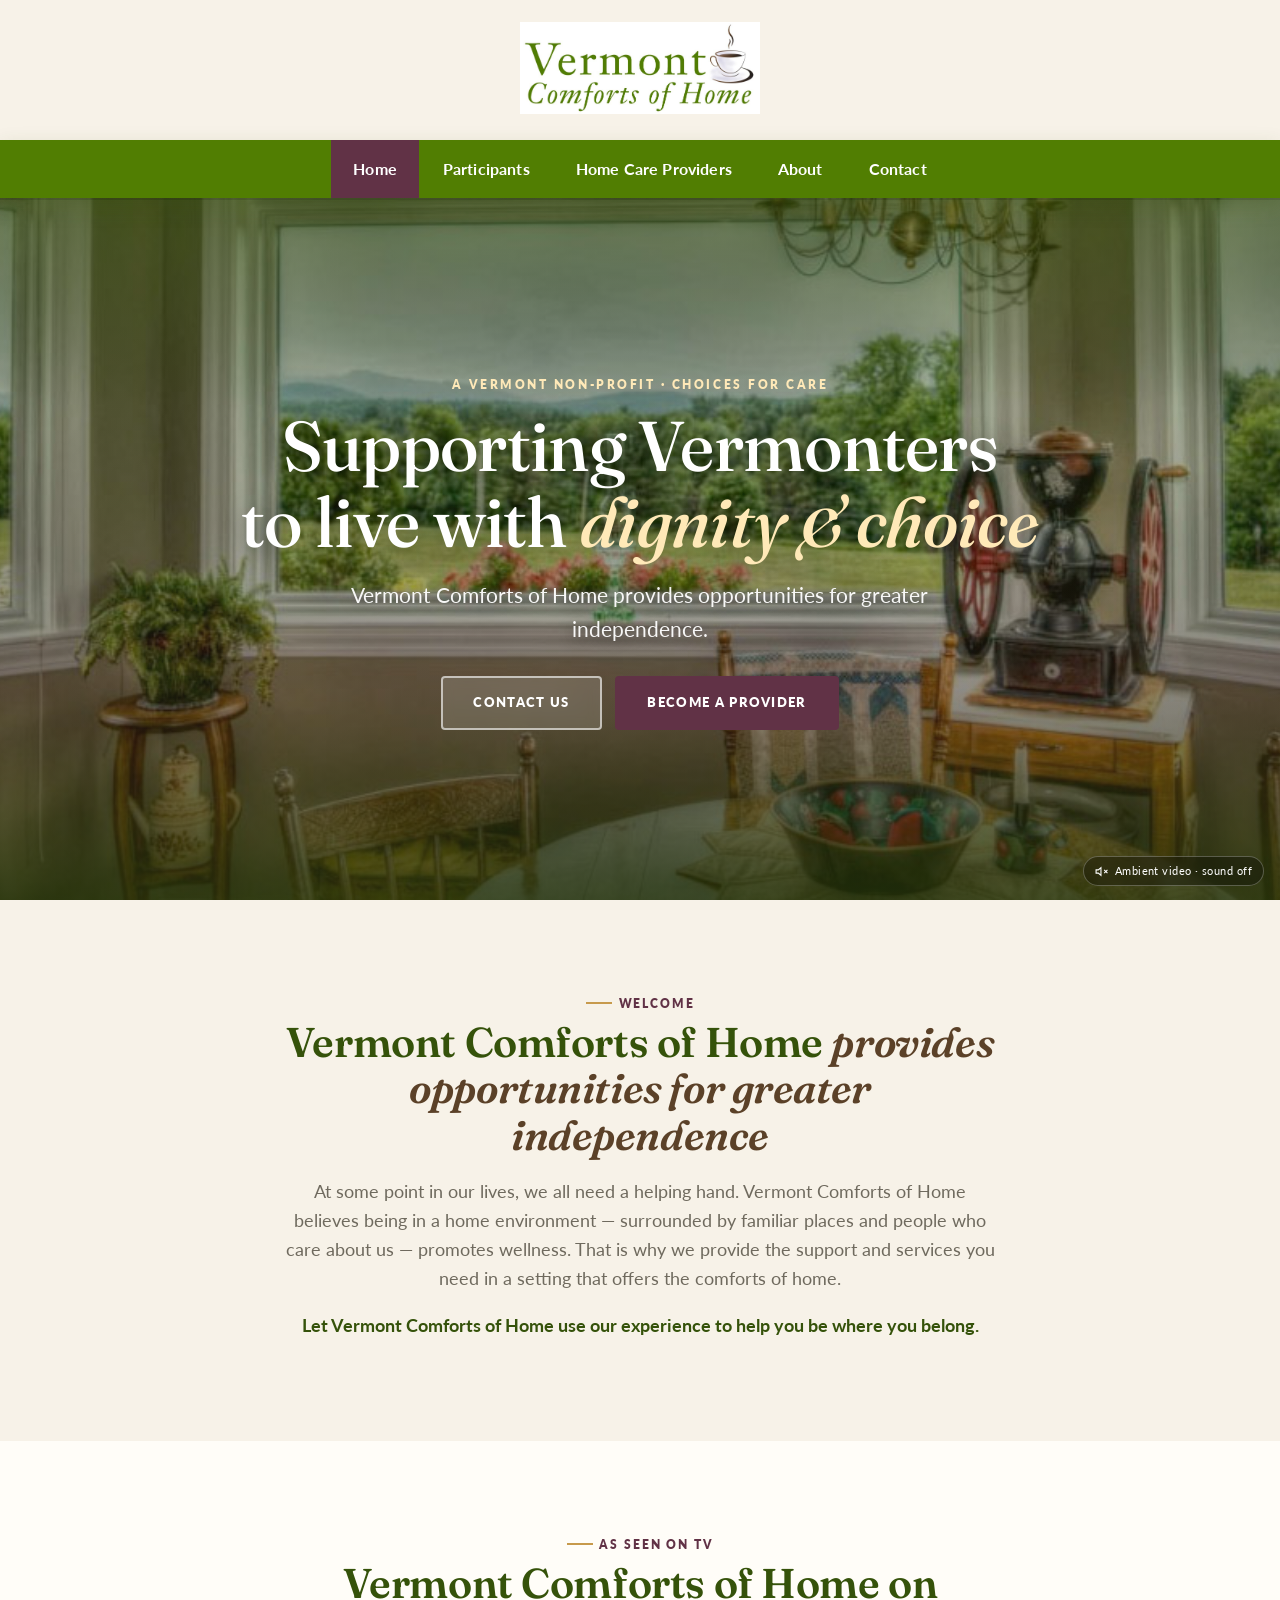
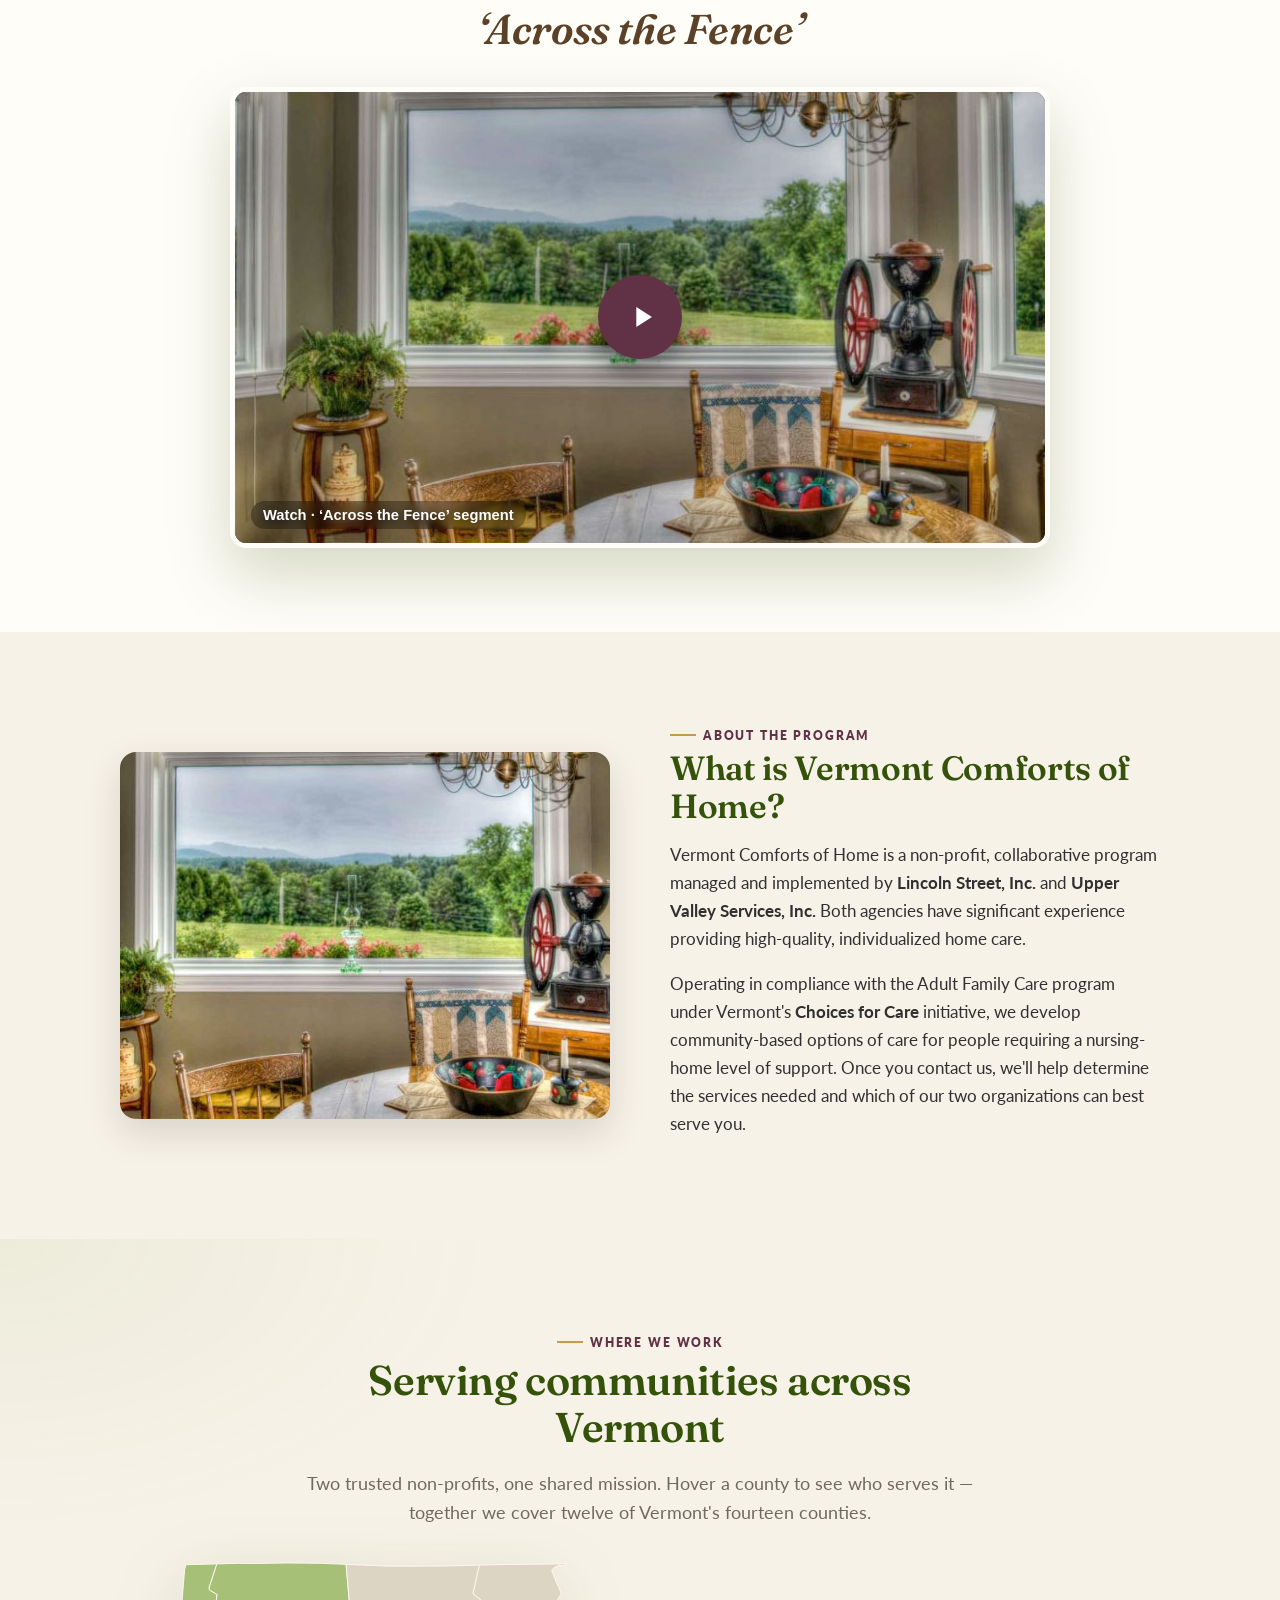
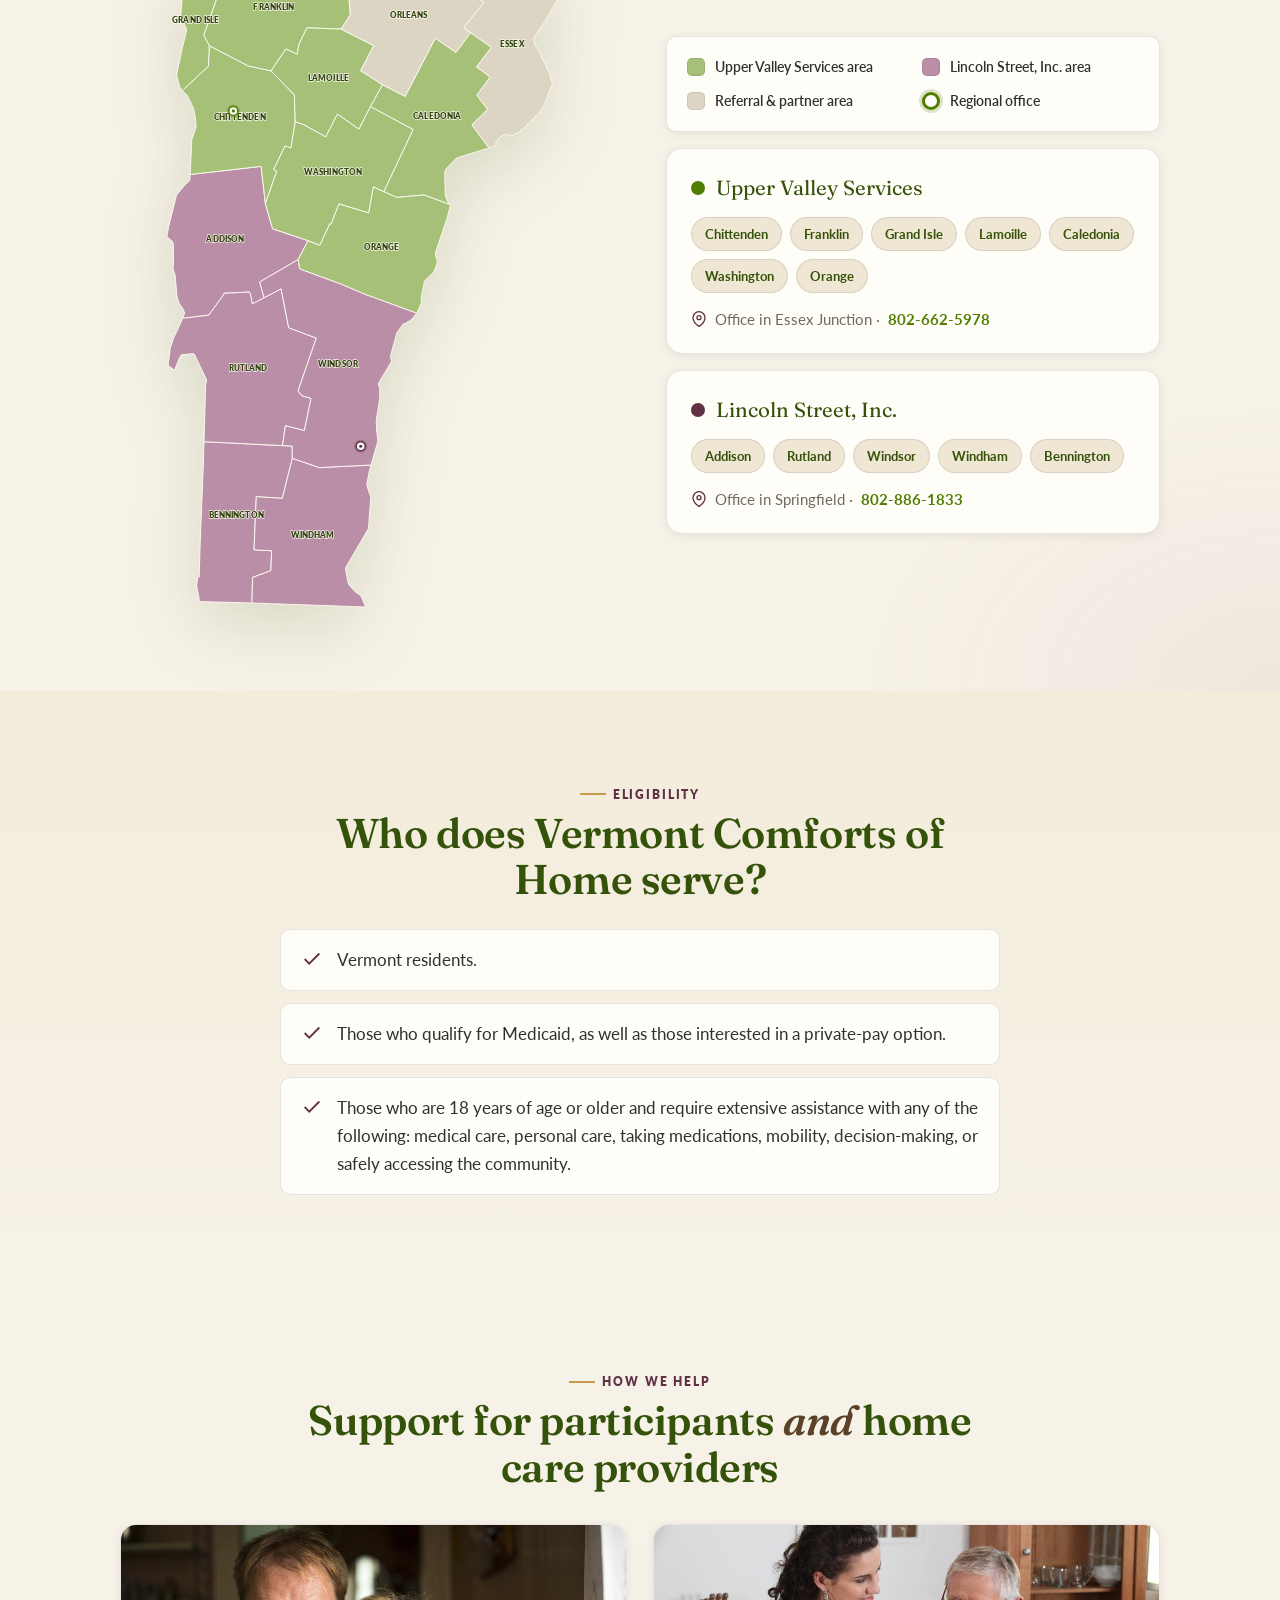
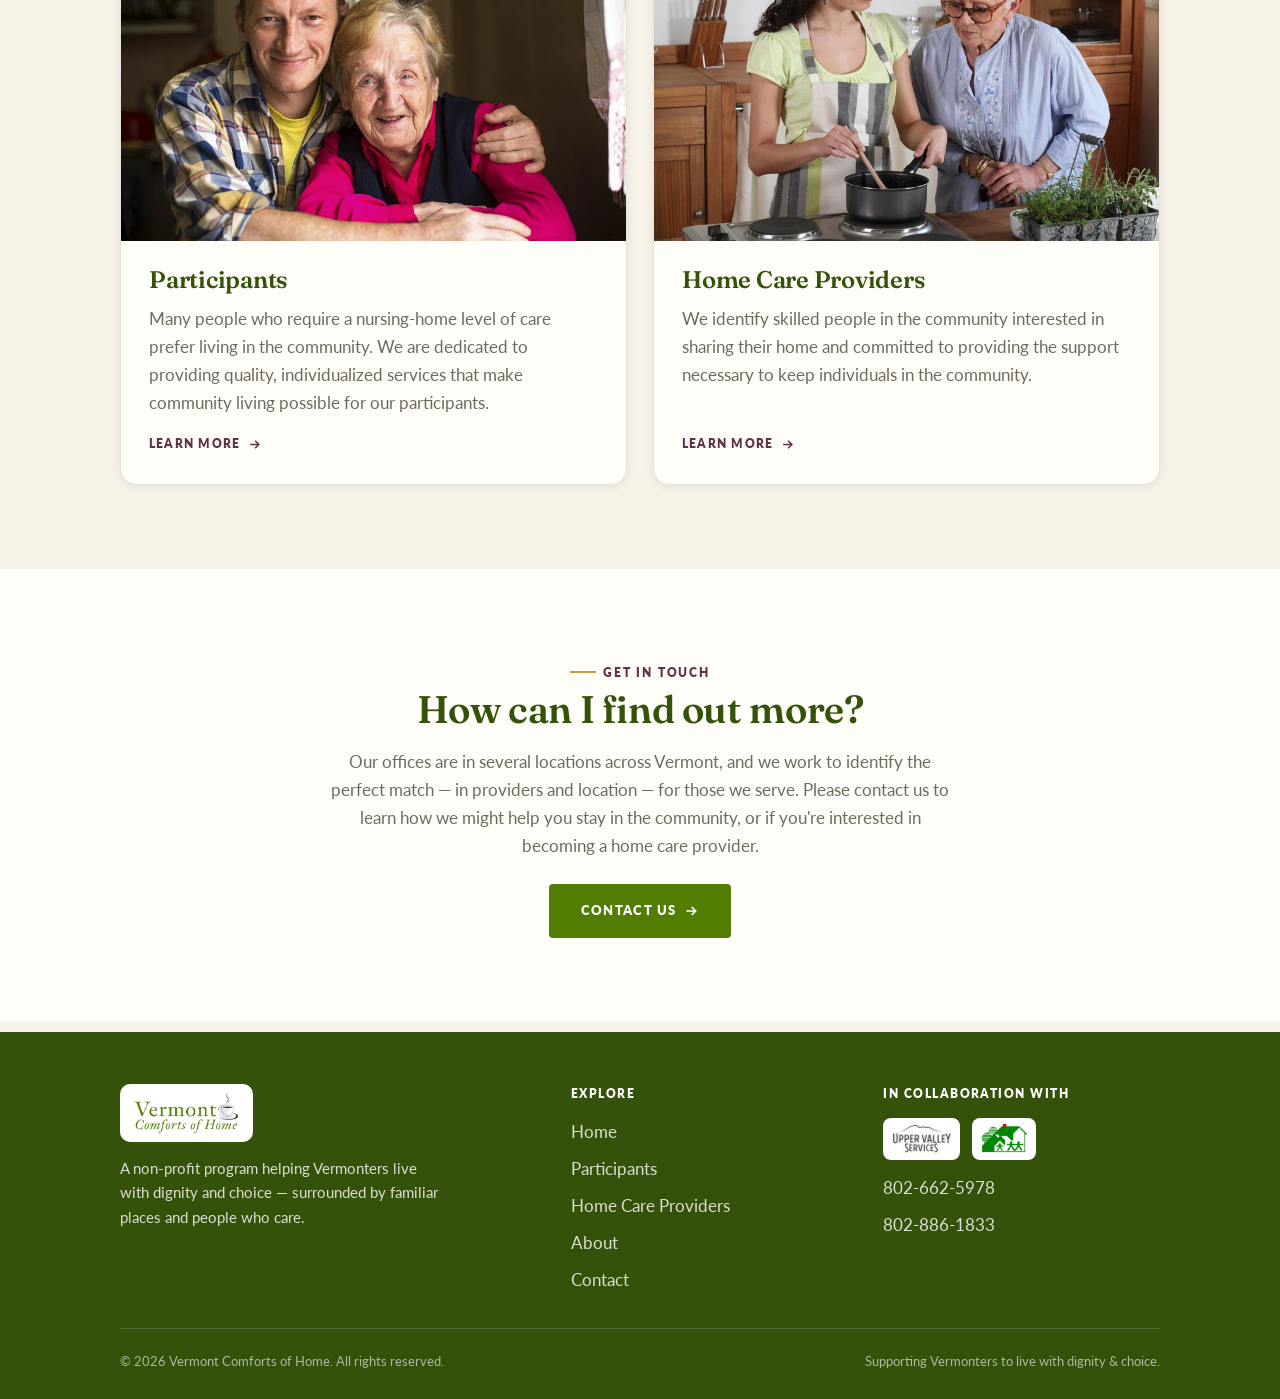
==== commit 80e1420a: "Add staff role hierarchy + interactive Vermont service-area map About: replace the flat staff name l" ====
--- a/index.html
+++ b/index.html
@@ -96,6 +96,68 @@
     </div>
   </section>
 
+  <!-- WHERE WE WORK (interactive Vermont map) -->
+  <section class="section where" id="where">
+    <div class="wrap">
+      <div class="lead-center reveal" style="margin-bottom:36px">
+        <div class="eyebrow-line" style="justify-content:center">Where we work</div>
+        <h2>Serving communities across Vermont</h2>
+        <p>Two trusted non-profits, one shared mission. Hover a county to see who serves it — together we cover twelve of Vermont's fourteen counties.</p>
+      </div>
+
+      <div class="where-grid">
+        <div class="vt-map reveal">
+          <svg class="vt-map-svg" viewBox="0 0 1000 1610.0" xmlns="http://www.w3.org/2000/svg" role="group" aria-label="Map of Vermont counties served">
+      <g class="vt-counties">
+        <path class="vt-county vt-lsi" d="M242.6,836.8 L227.1,845.2 L213.2,852.0 L208.1,825.8 L205.5,824.0 L206.5,822.6 L142.6,825.7 L142.8,827.6 L104.4,880.4 L38.9,888.3 L44.1,875.5 L40.5,865.3 L29.5,849.6 L29.5,849.5 L24.9,832.7 L20.4,781.2 L15.0,764.1 L16.2,750.8 L15.9,703.4 L13.5,695.9 L0.3,684.9 L0.0,681.9 L4.2,659.0 L17.1,607.2 L23.7,580.6 L43.9,556.0 L57.1,543.5 L57.9,528.7 L235.2,508.5 L246.0,601.4 L263.9,664.3 L352.3,694.0 L346.4,706.2 L327.5,741.7 L231.8,797.4 L242.6,836.8Z" data-name="Addison" data-org="Lincoln Street, Inc." data-group="lsi" tabindex="0" role="img" aria-label="Addison County — Lincoln Street, Inc."></path><path class="vt-county vt-lsi" d="M82.7,1457.6 L85.1,1396.4 L90.4,1265.5 L92.5,1196.7 L288.7,1206.5 L313.0,1207.6 L313.3,1238.3 L288.3,1338.4 L223.3,1334.2 L220.3,1401.8 L217.6,1467.1 L261.6,1469.4 L259.8,1519.1 L214.1,1536.0 L212.3,1600.0 L210.1,1600.0 L149.5,1598.3 L87.4,1596.6 L81.6,1596.5 L74.2,1557.2 L77.1,1534.6 L80.5,1535.1 L82.6,1459.9 L82.6,1458.4 L82.7,1457.6Z" data-name="Bennington" data-org="Lincoln Street, Inc." data-group="lsi" tabindex="0" role="img" aria-label="Bennington County — Lincoln Street, Inc."></path><path class="vt-county vt-uvs" d="M707.3,604.0 L642.3,579.8 L574.0,586.1 L541.9,571.4 L615.2,416.3 L508.5,359.0 L538.6,304.1 L595.3,333.5 L670.6,187.8 L722.3,223.5 L759.0,174.1 L811.1,211.0 L774.1,259.9 L808.3,285.1 L774.9,330.2 L801.3,366.0 L762.4,404.6 L804.9,462.2 L727.4,486.4 L722.4,488.8 L698.8,513.6 L695.4,519.9 L694.2,524.3 L696.0,582.7 L701.7,596.8 L707.3,604.0Z" data-name="Caledonia" data-org="Upper Valley Services" data-group="uvs" tabindex="0" role="img" aria-label="Caledonia County — Upper Valley Services"></path><path class="vt-county vt-uvs" d="M260.2,269.7 L318.4,329.6 L320.6,397.3 L309.9,462.3 L294.9,457.8 L266.6,516.7 L274.4,520.6 L246.0,601.4 L235.2,508.5 L57.9,528.7 L62.0,441.7 L71.7,413.7 L72.9,406.2 L69.7,379.7 L66.3,363.0 L50.1,330.3 L50.1,330.3 L40.9,322.6 L38.3,318.9 L103.5,258.0 L105.7,206.6 L202.4,257.0 L260.2,269.7Z" data-name="Chittenden" data-org="Upper Valley Services" data-group="uvs" tabindex="0" role="img" aria-label="Chittenden County — Upper Valley Services"></path><path class="vt-county vt-none" d="M759.0,174.1 L741.6,161.8 L792.2,98.6 L764.8,76.9 L780.5,5.3 L846.5,3.7 L980.8,2.3 L1000.0,2.1 L998.0,4.5 L988.9,6.8 L979.5,6.0 L966.8,12.0 L963.3,15.8 L962.5,20.0 L962.9,22.8 L973.5,48.6 L985.1,74.1 L984.1,78.5 L945.3,145.3 L919.2,183.9 L917.5,189.2 L918.5,201.8 L932.0,224.1 L955.1,274.2 L963.7,301.4 L941.4,358.7 L931.6,372.8 L890.8,414.0 L876.1,425.4 L857.8,432.6 L852.2,429.1 L849.2,428.6 L847.9,429.1 L833.1,434.1 L822.7,446.3 L821.8,456.9 L804.9,462.2 L762.4,404.6 L801.3,366.0 L774.9,330.2 L808.3,285.1 L774.1,259.9 L811.1,211.0 L759.0,174.1Z" data-name="Essex" data-org="Referral / partner area" data-group="none" tabindex="0" role="img" aria-label="Essex County — Referral / partner area"></path><path class="vt-county vt-uvs" d="M435.5,165.3 L349.8,162.1 L330.1,203.2 L326.2,223.1 L325.4,228.1 L297.2,214.9 L260.2,269.7 L202.4,257.0 L105.7,206.6 L91.8,180.9 L123.4,91.3 L124.8,78.7 L107.0,68.3 L104.7,62.7 L124.4,2.2 L178.1,0.8 L213.8,1.1 L214.2,1.2 L300.0,0.0 L386.6,0.8 L447.7,3.4 L458.6,128.9 L435.5,165.3Z" data-name="Franklin" data-org="Upper Valley Services" data-group="uvs" tabindex="0" role="img" aria-label="Franklin County — Upper Valley Services"></path><path class="vt-county vt-uvs" d="M104.7,62.7 L107.0,68.3 L124.8,78.7 L123.4,91.3 L91.8,180.9 L105.7,206.6 L103.5,258.0 L38.3,318.9 L32.0,310.2 L23.9,280.1 L36.5,220.3 L49.4,167.2 L34.4,131.9 L39.5,71.0 L44.2,15.7 L47.8,4.1 L124.4,2.2 L104.7,62.7Z" data-name="Grand Isle" data-org="Upper Valley Services" data-group="uvs" tabindex="0" role="img" aria-label="Grand Isle County — Upper Valley Services"></path><path class="vt-county vt-uvs" d="M330.1,203.2 L349.8,162.1 L435.5,165.3 L517.1,206.6 L484.1,269.1 L538.6,304.1 L508.5,359.0 L480.0,415.5 L426.1,377.8 L396.9,434.8 L340.4,403.6 L320.6,397.3 L318.4,329.6 L260.2,269.7 L297.2,214.9 L325.4,228.1 L326.2,223.1 L330.1,203.2Z" data-name="Lamoille" data-org="Upper Valley Services" data-group="uvs" tabindex="0" role="img" aria-label="Lamoille County — Upper Valley Services"></path><path class="vt-county vt-uvs" d="M495.4,828.5 L475.7,820.1 L475.4,820.0 L437.4,803.9 L331.6,764.8 L327.5,741.7 L346.4,706.2 L352.3,694.0 L382.0,705.7 L406.8,651.9 L409.8,652.5 L429.9,602.1 L504.0,624.4 L515.8,559.5 L541.9,571.4 L574.0,586.1 L642.3,579.8 L707.3,604.0 L708.3,605.3 L708.3,605.3 L700.9,636.0 L682.6,690.1 L671.4,723.3 L671.3,734.0 L674.3,736.3 L675.1,743.6 L675.7,749.6 L667.3,771.8 L643.8,794.9 L636.2,831.5 L635.5,850.8 L624.8,875.2 L624.3,875.7 L623.5,875.3 L495.4,828.5Z" data-name="Orange" data-org="Upper Valley Services" data-group="uvs" tabindex="0" role="img" aria-label="Orange County — Upper Valley Services"></path><path class="vt-county vt-none" d="M435.5,165.3 L458.6,128.9 L447.7,3.4 L555.0,7.9 L676.4,7.8 L780.5,5.3 L764.8,76.9 L792.2,98.6 L741.6,161.8 L759.0,174.1 L722.3,223.5 L670.6,187.8 L595.3,333.5 L538.6,304.1 L484.1,269.1 L517.1,206.6 L435.5,165.3Z" data-name="Orleans" data-org="Referral / partner area" data-group="none" tabindex="0" role="img" aria-label="Orleans County — Referral / partner area"></path><path class="vt-county vt-lsi" d="M337.5,1082.0 L360.0,1088.4 L343.5,1168.9 L296.0,1157.0 L288.7,1206.5 L92.5,1196.7 L93.4,1168.5 L93.6,1162.4 L93.6,1157.6 L93.7,1157.1 L96.5,1055.9 L99.0,1041.8 L97.2,1038.1 L68.4,978.0 L66.5,976.4 L35.9,979.6 L31.3,986.7 L18.8,1018.0 L4.5,1007.3 L3.1,1004.3 L8.0,963.3 L14.6,944.0 L17.2,936.3 L33.8,900.8 L38.9,888.3 L104.4,880.4 L142.8,827.6 L142.6,825.7 L206.5,822.6 L205.5,824.0 L208.1,825.8 L213.2,852.0 L227.1,845.2 L242.6,836.8 L285.3,814.6 L304.2,911.8 L373.3,937.8 L327.6,1069.9 L337.5,1082.0Z" data-name="Rutland" data-org="Lincoln Street, Inc." data-group="lsi" tabindex="0" role="img" aria-label="Rutland County — Lincoln Street, Inc."></path><path class="vt-county vt-uvs" d="M309.9,462.3 L320.6,397.3 L340.4,403.6 L396.9,434.8 L426.1,377.8 L480.0,415.5 L508.5,359.0 L615.2,416.3 L541.9,571.4 L515.8,559.5 L504.0,624.4 L429.9,602.1 L409.8,652.5 L406.8,651.9 L382.0,705.7 L352.3,694.0 L263.9,664.3 L246.0,601.4 L274.4,520.6 L266.6,516.7 L294.9,457.8 L309.9,462.3Z" data-name="Washington" data-org="Upper Valley Services" data-group="uvs" tabindex="0" role="img" aria-label="Washington County — Upper Valley Services"></path><path class="vt-county vt-lsi" d="M290.6,1602.8 L258.6,1601.7 L257.1,1601.6 L212.3,1600.0 L214.1,1536.0 L259.8,1519.1 L261.6,1469.4 L217.6,1467.1 L220.3,1401.8 L223.3,1334.2 L288.3,1338.4 L313.3,1238.3 L381.1,1261.5 L510.0,1255.0 L505.9,1269.4 L499.4,1304.5 L504.6,1321.9 L509.1,1333.6 L509.3,1337.7 L503.7,1413.6 L446.7,1511.5 L446.7,1512.0 L446.9,1517.7 L446.9,1518.9 L453.5,1552.6 L470.3,1571.8 L479.7,1577.9 L486.1,1585.1 L495.3,1606.3 L496.2,1610.0 L290.6,1602.8Z" data-name="Windham" data-org="Lincoln Street, Inc." data-group="lsi" tabindex="0" role="img" aria-label="Windham County — Lincoln Street, Inc."></path><path class="vt-county vt-lsi" d="M337.5,1082.0 L327.6,1069.9 L373.3,937.8 L304.2,911.8 L285.3,814.6 L242.6,836.8 L231.8,797.4 L327.5,741.7 L331.6,764.8 L437.4,803.9 L475.4,820.0 L475.7,820.1 L495.4,828.5 L623.5,875.3 L624.3,875.7 L610.6,891.8 L594.7,901.8 L591.1,901.8 L575.1,923.9 L561.5,971.7 L559.1,982.5 L558.9,985.9 L561.5,995.9 L528.0,1051.9 L532.1,1064.7 L532.0,1086.4 L527.4,1116.3 L527.4,1116.4 L523.2,1143.7 L523.8,1166.2 L525.6,1181.0 L527.3,1195.4 L510.0,1255.0 L381.1,1261.5 L313.3,1238.3 L313.0,1207.6 L288.7,1206.5 L296.0,1157.0 L343.5,1168.9 L360.0,1088.4 L337.5,1082.0Z" data-name="Windsor" data-org="Lincoln Street, Inc." data-group="lsi" tabindex="0" role="img" aria-label="Windsor County — Lincoln Street, Inc."></path>
+      </g>
+      <g class="vt-labels" aria-hidden="true">
+        <text class="vt-label" x="146.0" y="691.4">ADDISON</text><text class="vt-label" x="173.1" y="1382.8">BENNINGTON</text><text class="vt-label" x="675.5" y="386.0">CALEDONIA</text><text class="vt-label" x="181.6" y="388.0">CHITTENDEN</text><text class="vt-label" x="863.4" y="204.1">ESSEX</text><text class="vt-label" x="267.4" y="112.4">FRANKLIN</text><text class="vt-label" x="72.0" y="146.1">GRAND ISLE</text><text class="vt-label" x="403.6" y="289.3">LAMOILLE</text><text class="vt-label" x="536.4" y="712.2">ORANGE</text><text class="vt-label" x="603.9" y="131.4">ORLEANS</text><text class="vt-label" x="202.5" y="1014.4">RUTLAND</text><text class="vt-label" x="415.3" y="524.1">WASHINGTON</text><text class="vt-label" x="363.9" y="1432.5">WINDHAM</text><text class="vt-label" x="427.5" y="1004.9">WINDSOR</text>
+      </g>
+      <g class="vt-offices">
+      <g class="vt-office vt-office--uvs" data-city="Essex Junction" data-org="Upper Valley Services">
+        <circle class="vt-pulse" cx="165.8" cy="369.9" r="16"></circle>
+        <circle class="vt-pin" cx="165.8" cy="369.9" r="11"></circle>
+        <circle class="vt-pin-dot" cx="165.8" cy="369.9" r="4"></circle>
+      </g>
+      <g class="vt-office vt-office--lsi" data-city="Springfield" data-org="Lincoln Street, Inc.">
+        <circle class="vt-pulse" cx="484.3" cy="1208.1" r="16"></circle>
+        <circle class="vt-pin" cx="484.3" cy="1208.1" r="11"></circle>
+        <circle class="vt-pin-dot" cx="484.3" cy="1208.1" r="4"></circle>
+      </g>
+      </g>
+    </svg>
+          <div class="vt-tooltip" hidden><strong class="vt-tt-county"></strong><span class="vt-tt-org"></span></div>
+        </div>
+
+        <div class="where-side reveal">
+          <div class="map-legend">
+            <div class="leg"><span class="sw sw-uvs"></span> Upper Valley Services area</div>
+            <div class="leg"><span class="sw sw-lsi"></span> Lincoln Street, Inc. area</div>
+            <div class="leg"><span class="sw sw-none"></span> Referral &amp; partner area</div>
+            <div class="leg"><span class="sw sw-pin"></span> Regional office</div>
+          </div>
+
+          <div class="area-card">
+            <div class="area-head"><span class="dot dot-uvs"></span> Upper Valley Services</div>
+            <div class="county-tags">
+              <span>Chittenden</span><span>Franklin</span><span>Grand Isle</span><span>Lamoille</span><span>Caledonia</span><span>Washington</span><span>Orange</span>
+            </div>
+            <p class="area-office"><svg viewBox="0 0 24 24" fill="none" stroke="currentColor" stroke-width="2"><path d="M21 10c0 7-9 13-9 13s-9-6-9-13a9 9 0 0 1 18 0z"/><circle cx="12" cy="10" r="3"/></svg> Office in Essex Junction · <a href="tel:8026625978">802-662-5978</a></p>
+          </div>
+
+          <div class="area-card">
+            <div class="area-head"><span class="dot dot-lsi"></span> Lincoln Street, Inc.</div>
+            <div class="county-tags">
+              <span>Addison</span><span>Rutland</span><span>Windsor</span><span>Windham</span><span>Bennington</span>
+            </div>
+            <p class="area-office"><svg viewBox="0 0 24 24" fill="none" stroke="currentColor" stroke-width="2"><path d="M21 10c0 7-9 13-9 13s-9-6-9-13a9 9 0 0 1 18 0z"/><circle cx="12" cy="10" r="3"/></svg> Office in Springfield · <a href="tel:8028861833">802-886-1833</a></p>
+          </div>
+        </div>
+      </div>
+    </div>
+  </section>
+
   <!-- WHO WE SERVE -->
   <section class="section plum-tint">
     <div class="wrap">
--- a/css/styles.css
+++ b/css/styles.css
@@ -258,6 +258,32 @@
 .staff-contact { margin-top: 16px; padding-top: 14px; border-top: 1px dashed var(--line); font-size: .9rem; color: var(--muted); }
 .staff-contact a { color: var(--green); font-weight: 700; }
 
+/* team (about) — role hierarchy */
+.team { display: grid; gap: 26px; }
+.team-org { background: var(--paper); border: 1px solid var(--line); border-radius: var(--radius); padding: clamp(24px,3vw,34px); box-shadow: var(--shadow-sm); }
+.org-head { display: flex; align-items: center; gap: 16px; padding-bottom: 20px; margin-bottom: 8px; border-bottom: 1px solid var(--line); flex-wrap: wrap; }
+.org-head img { height: 52px; width: auto; background: #fff; padding: 5px 9px; border-radius: 9px; box-shadow: var(--shadow-sm); }
+.org-head .org-name { font-family: var(--serif); font-size: 1.5rem; color: var(--green-deep); line-height: 1.1; }
+.org-head .org-meta { font-size: .9rem; }
+.org-head .org-meta a { color: var(--green); font-weight: 700; }
+.org-head .org-contact { margin-left: auto; text-align: right; font-size: .86rem; color: var(--muted); line-height: 1.5; }
+.org-head .org-contact a { color: var(--green); font-weight: 700; }
+
+.tier { margin-top: 22px; }
+.tier-label { display: flex; align-items: center; gap: 12px; font-weight: 800; text-transform: uppercase; letter-spacing: .12em; font-size: .72rem; color: var(--plum); margin-bottom: 14px; }
+.tier-label::after { content: ""; flex: 1; height: 1px; background: var(--line); }
+.people { display: grid; grid-template-columns: repeat(auto-fill, minmax(212px, 1fr)); gap: 12px; }
+.person { display: flex; align-items: center; gap: 12px; background: var(--cream); border: 1px solid var(--line); border-radius: 12px; padding: 11px 14px; transition: transform .2s var(--ease), box-shadow .2s var(--ease); }
+.person:hover { transform: translateY(-2px); box-shadow: var(--shadow-sm); }
+.person .avatar { width: 42px; height: 42px; border-radius: 50%; flex: none; display: grid; place-items: center; font-family: var(--serif); font-weight: 700; font-size: .95rem; color: #fff; background: var(--green); box-shadow: inset 0 0 0 2px rgba(255,255,255,.25); }
+.person strong { display: block; font-size: .98rem; color: var(--ink); line-height: 1.15; }
+.person span { font-size: .8rem; color: var(--muted); }
+/* leadership emphasis */
+.tier-lead .people { grid-template-columns: repeat(auto-fill, minmax(264px, 1fr)); }
+.tier-lead .person { background: linear-gradient(120deg, #f3ecdb, var(--cream)); border-color: rgba(97,50,70,.22); }
+.tier-lead .avatar { background: var(--plum); width: 48px; height: 48px; font-size: 1.05rem; }
+.tier-lead strong { font-size: 1.08rem; }
+
 /* contact */
 .contact-grid { display: grid; grid-template-columns: .9fr 1.1fr; gap: clamp(26px,4vw,50px); align-items: start; }
 .office-cards { display: grid; gap: 18px; }
@@ -294,6 +320,73 @@
 .footer-partners img { height: 42px; background: #fff; padding: 6px 8px; border-radius: 8px; }
 .footer-bottom { padding-top: 22px; display: flex; flex-wrap: wrap; justify-content: space-between; gap: 10px; font-size: .82rem; color: rgba(255,255,255,.6); }
 
+/* =========================================================
+   WHERE WE WORK — interactive Vermont map
+   ========================================================= */
+.where { background:
+  radial-gradient(70% 50% at 0% 0%, rgba(81,126,2,.06), transparent 55%),
+  radial-gradient(60% 50% at 100% 100%, rgba(97,50,70,.06), transparent 55%),
+  var(--cream); }
+.where-grid { display: grid; grid-template-columns: 1fr 1fr; gap: clamp(24px,4vw,56px); align-items: center; }
+
+.vt-map { position: relative; display: flex; justify-content: center; }
+.vt-map-svg { width: 100%; height: auto; max-width: 400px; overflow: visible; filter: drop-shadow(0 20px 34px rgba(53,82,10,.16)); }
+
+.vt-county {
+  stroke: #fbf8f0; stroke-width: 2.4; stroke-linejoin: round;
+  cursor: pointer; transition: fill .25s var(--ease), transform .25s var(--ease);
+  transform-box: fill-box; transform-origin: center;
+}
+.vt-uvs  { fill: #a6c078; }
+.vt-lsi  { fill: #b98ea6; }
+.vt-none { fill: #ddd5c3; }
+.vt-county:hover, .vt-county:focus-visible { outline: none; transform: scale(1.03); }
+.vt-uvs:hover,  .vt-uvs:focus-visible  { fill: var(--green); }
+.vt-lsi:hover,  .vt-lsi:focus-visible  { fill: var(--plum); }
+.vt-none:hover, .vt-none:focus-visible { fill: #c3b89d; }
+
+.vt-label {
+  fill: #33440f; font-family: var(--sans); font-weight: 800; font-size: 19px;
+  text-anchor: middle; dominant-baseline: middle; pointer-events: none;
+  paint-order: stroke; stroke: rgba(255,253,246,.9); stroke-width: 3.4px; letter-spacing: .3px;
+}
+.vt-lsi + .vt-lsi { } /* noop */
+
+/* office markers */
+.vt-office { pointer-events: none; }
+.vt-office--uvs { color: var(--green); }
+.vt-office--lsi { color: var(--plum); }
+.vt-pulse { fill: currentColor; opacity: .4; transform-box: fill-box; transform-origin: center; animation: vtpulse 2.4s var(--ease) infinite; }
+@keyframes vtpulse { 0% { transform: scale(.5); opacity: .55; } 70% { transform: scale(2.1); opacity: 0; } 100% { opacity: 0; } }
+.vt-pin { fill: #fff; stroke: currentColor; stroke-width: 3.4; }
+.vt-pin-dot { fill: currentColor; }
+
+/* tooltip */
+.vt-tooltip {
+  position: absolute; z-index: 5; pointer-events: none; transform: translate(-50%, -115%);
+  background: var(--ink); color: #fff; padding: 9px 13px; border-radius: 10px; box-shadow: var(--shadow-md);
+  font-size: .84rem; white-space: nowrap; line-height: 1.25;
+}
+.vt-tooltip::after { content: ""; position: absolute; left: 50%; top: 100%; transform: translateX(-50%); border: 6px solid transparent; border-top-color: var(--ink); }
+.vt-tooltip strong { display: block; font-family: var(--serif); font-size: 1rem; }
+.vt-tooltip .vt-tt-org { color: #ffe9b8; font-weight: 700; }
+
+/* side panel */
+.where-side { display: grid; gap: 16px; }
+.map-legend { display: grid; grid-template-columns: 1fr 1fr; gap: 10px 18px; background: var(--paper); border: 1px solid var(--line); border-radius: var(--radius-sm); padding: 18px 20px; box-shadow: var(--shadow-sm); }
+.leg { display: flex; align-items: center; gap: 10px; font-size: .9rem; font-weight: 600; color: var(--ink); }
+.sw { width: 18px; height: 18px; border-radius: 5px; flex: none; border: 1px solid rgba(0,0,0,.08); }
+.sw-uvs { background: #a6c078; } .sw-lsi { background: #b98ea6; } .sw-none { background: #ddd5c3; }
+.sw-pin { border-radius: 50%; background: #fff; border: 3px solid var(--green); box-shadow: 0 0 0 3px rgba(81,126,2,.2); }
+
+.area-card { background: var(--paper); border: 1px solid var(--line); border-radius: var(--radius); padding: 22px 24px; box-shadow: var(--shadow-sm); }
+.area-head { font-family: var(--serif); font-size: 1.28rem; color: var(--green-deep); display: flex; align-items: center; gap: 11px; margin-bottom: 12px; }
+.area-head .dot { width: 14px; height: 14px; border-radius: 50%; flex: none; }
+.dot-uvs { background: var(--green); } .dot-lsi { background: var(--plum); }
+.area-office { margin: 14px 0 0; font-size: .92rem; color: var(--muted); display: flex; align-items: center; gap: 8px; }
+.area-office svg { width: 16px; height: 16px; color: var(--plum); flex: none; }
+.area-office a { color: var(--green); font-weight: 700; }
+
 /* reveal (subtle) */
 .reveal { opacity: 0; transform: translateY(22px); transition: opacity .7s var(--ease), transform .7s var(--ease); }
 .reveal.in { opacity: 1; transform: none; }
@@ -302,9 +395,11 @@
    RESPONSIVE
    ========================================================= */
 @media (max-width: 900px) {
-  .block, .card-2, .staff-grid, .contact-grid, .footer-top { grid-template-columns: 1fr; }
+  .block, .card-2, .staff-grid, .contact-grid, .footer-top, .where-grid { grid-template-columns: 1fr; }
   .block.reverse .block-media { order: 0; }
   .block-media { max-width: 520px; margin: 0 auto; }
+  .vt-map-svg { max-width: 340px; }
+  .where-side { max-width: 560px; margin: 0 auto; width: 100%; }
 }
 @media (max-width: 720px) {
   .brand img { height: 74px; }
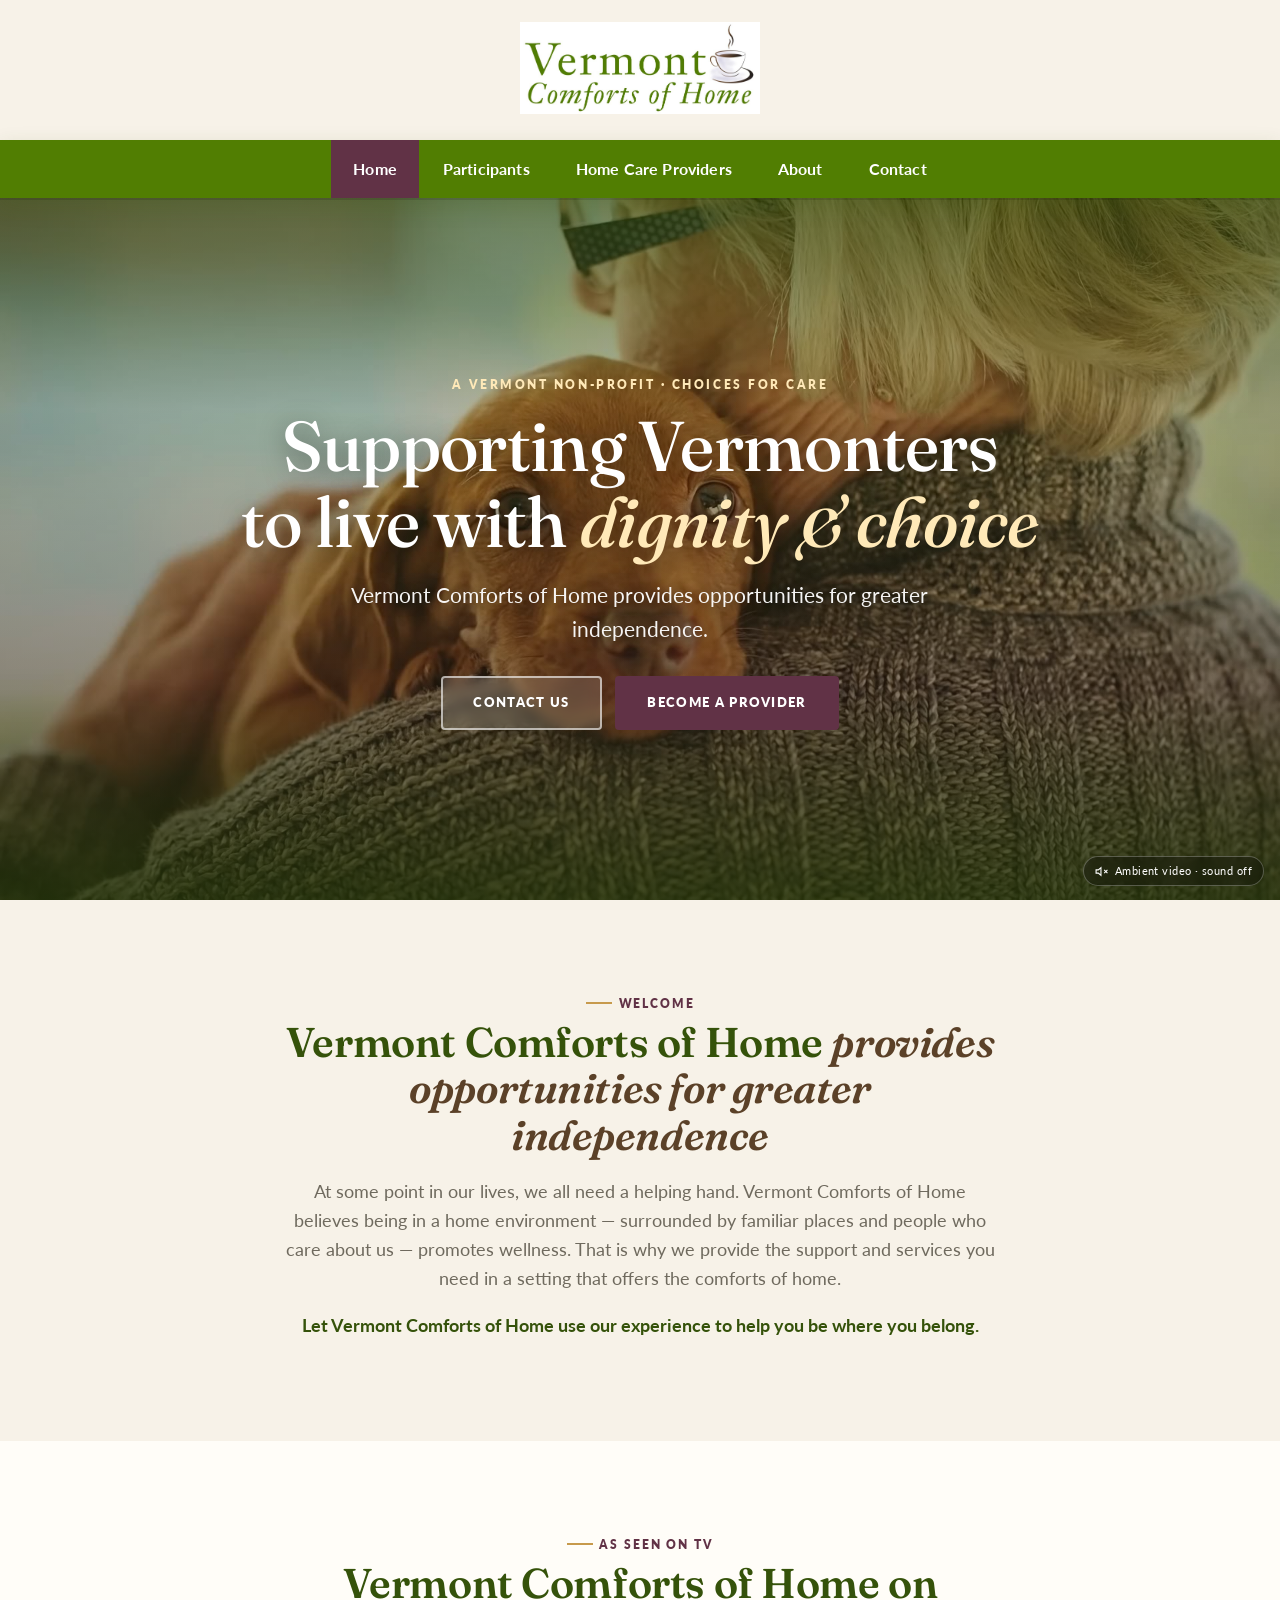
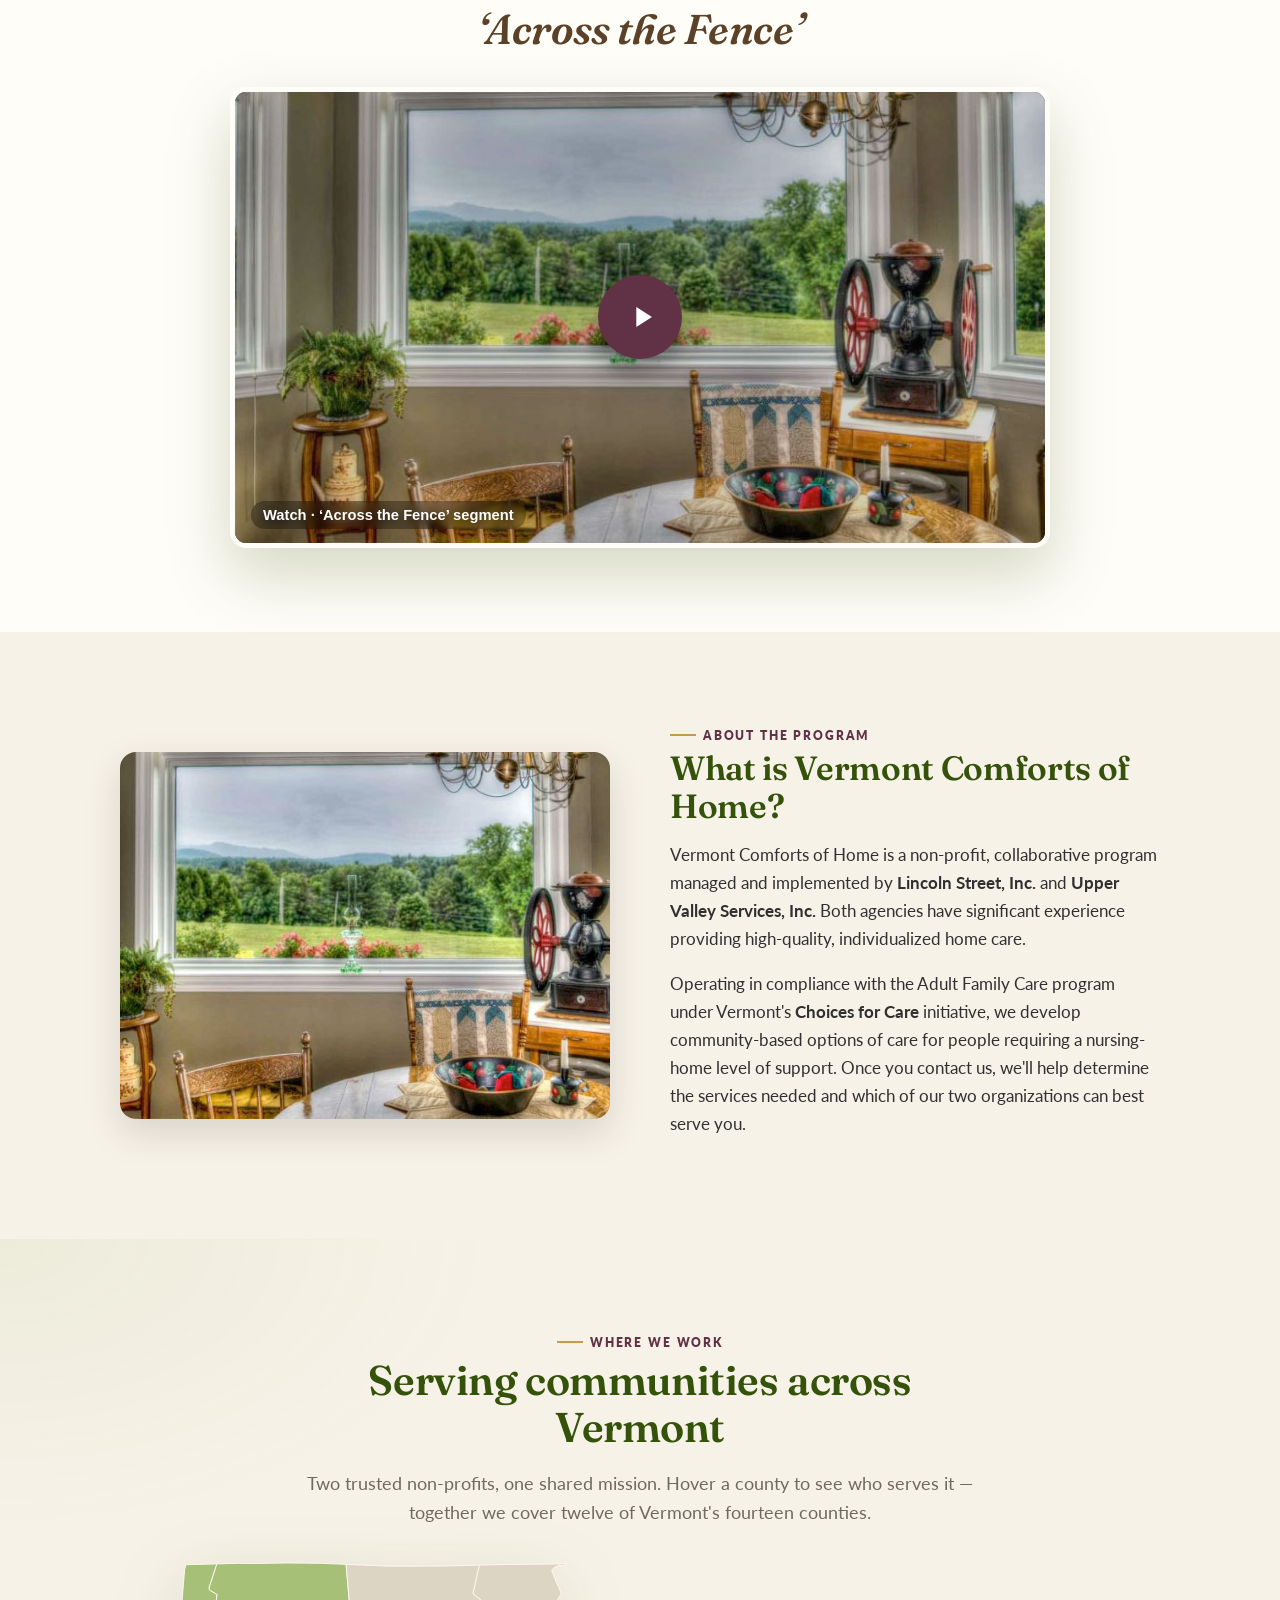
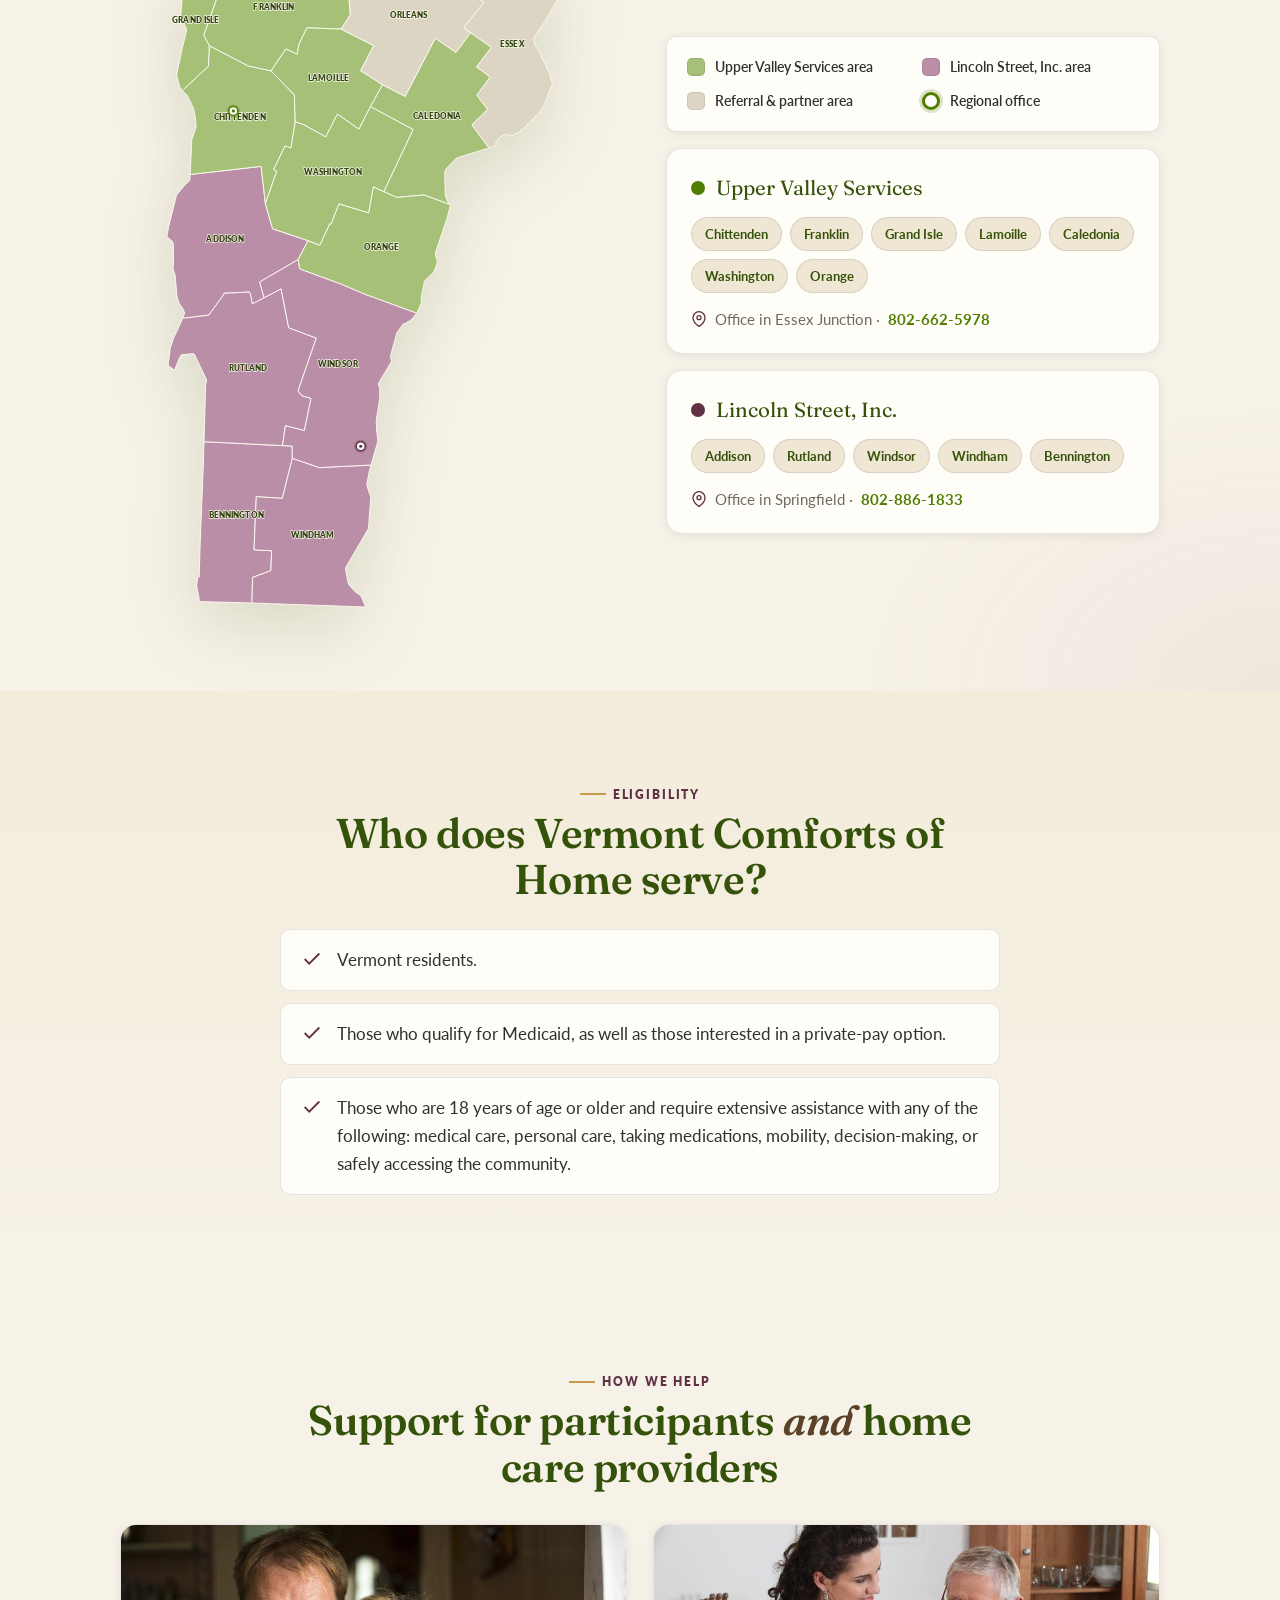
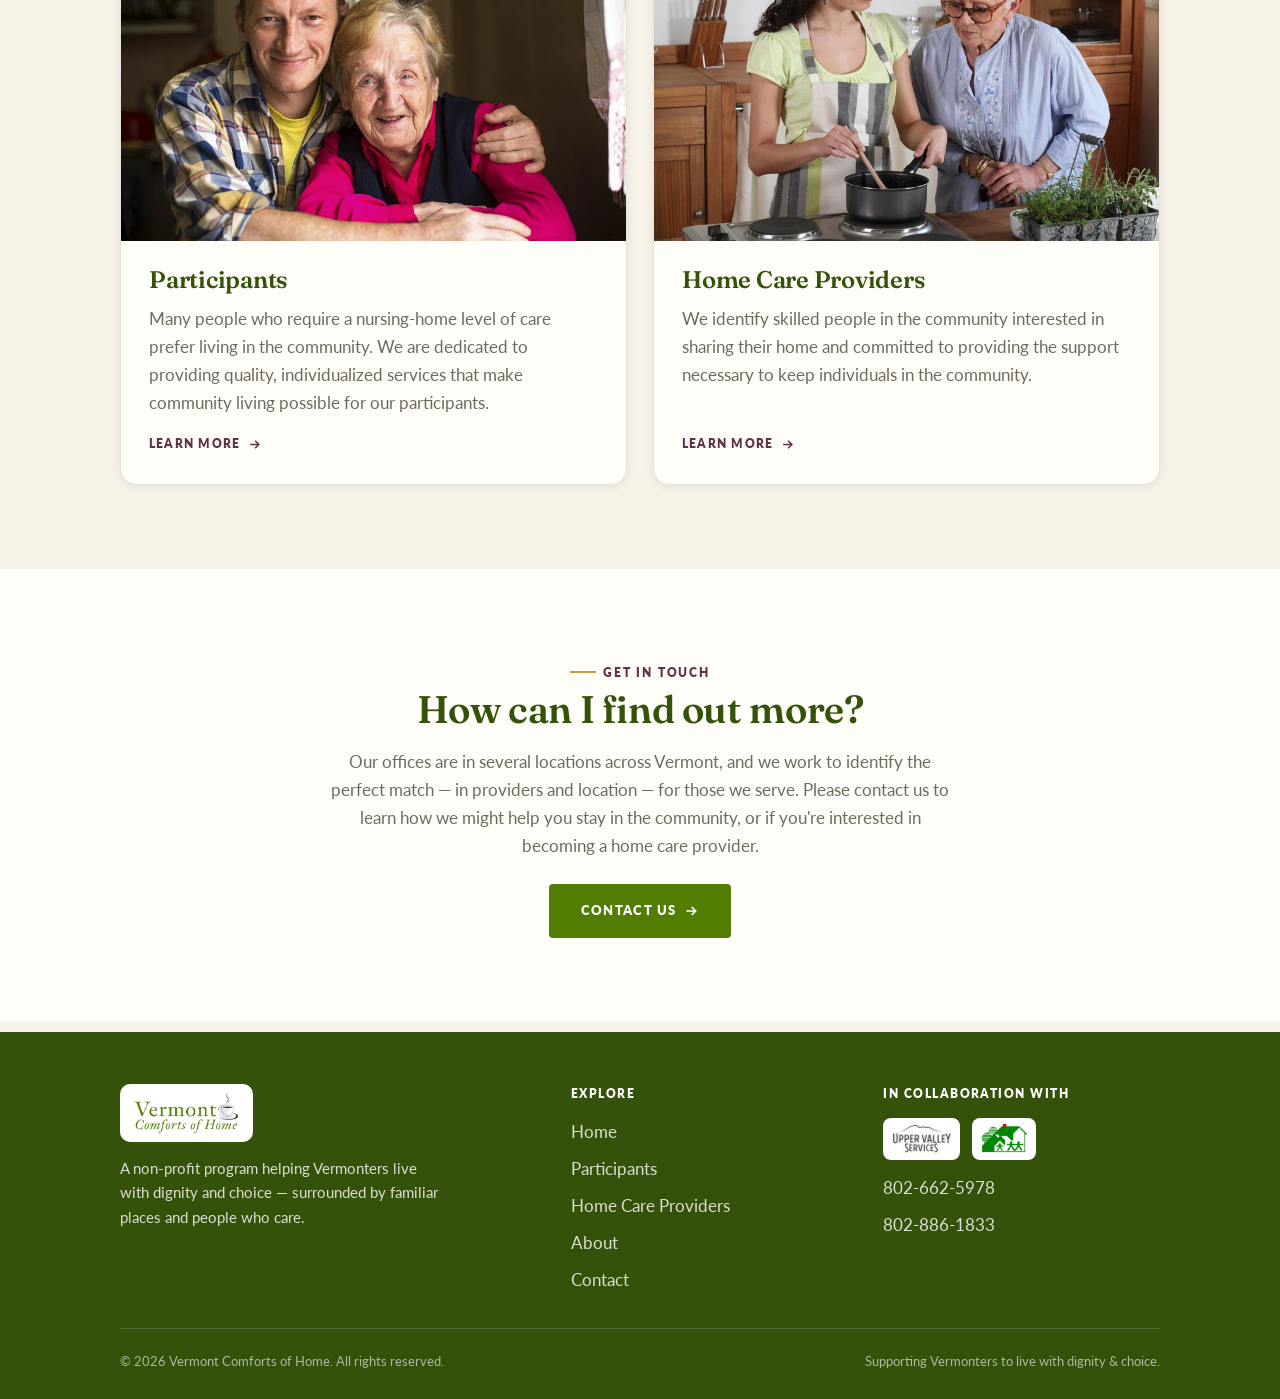
==== commit 4d0df5f2: "Compress hero video to 1080p and add poster frame The 4K hero clip was 21 MB and loaded on every pag" ====
--- a/index.html
+++ b/index.html
@@ -32,8 +32,8 @@
 
   <!-- HERO (video background, muted) -->
   <section class="hero hero-home">
-    <video autoplay muted loop playsinline preload="auto" poster="assets/images/window.jpg">
-      <source src="assets/video/hero-source.mp4" type="video/mp4" />
+    <video autoplay muted loop playsinline preload="auto" poster="assets/images/hero-poster.jpg">
+      <source src="assets/video/hero.mp4" type="video/mp4" />
     </video>
     <div class="hero-inner">
       <span class="eyebrow">A Vermont non-profit · Choices for Care</span>
@@ -250,6 +250,7 @@
     </div>
   </footer>
 
-  <script src="js/main.js"></script>
+  <script src="js/content.js?v=20260731"></script>
+  <script src="js/main.js?v=20260731"></script>
 </body>
 </html>
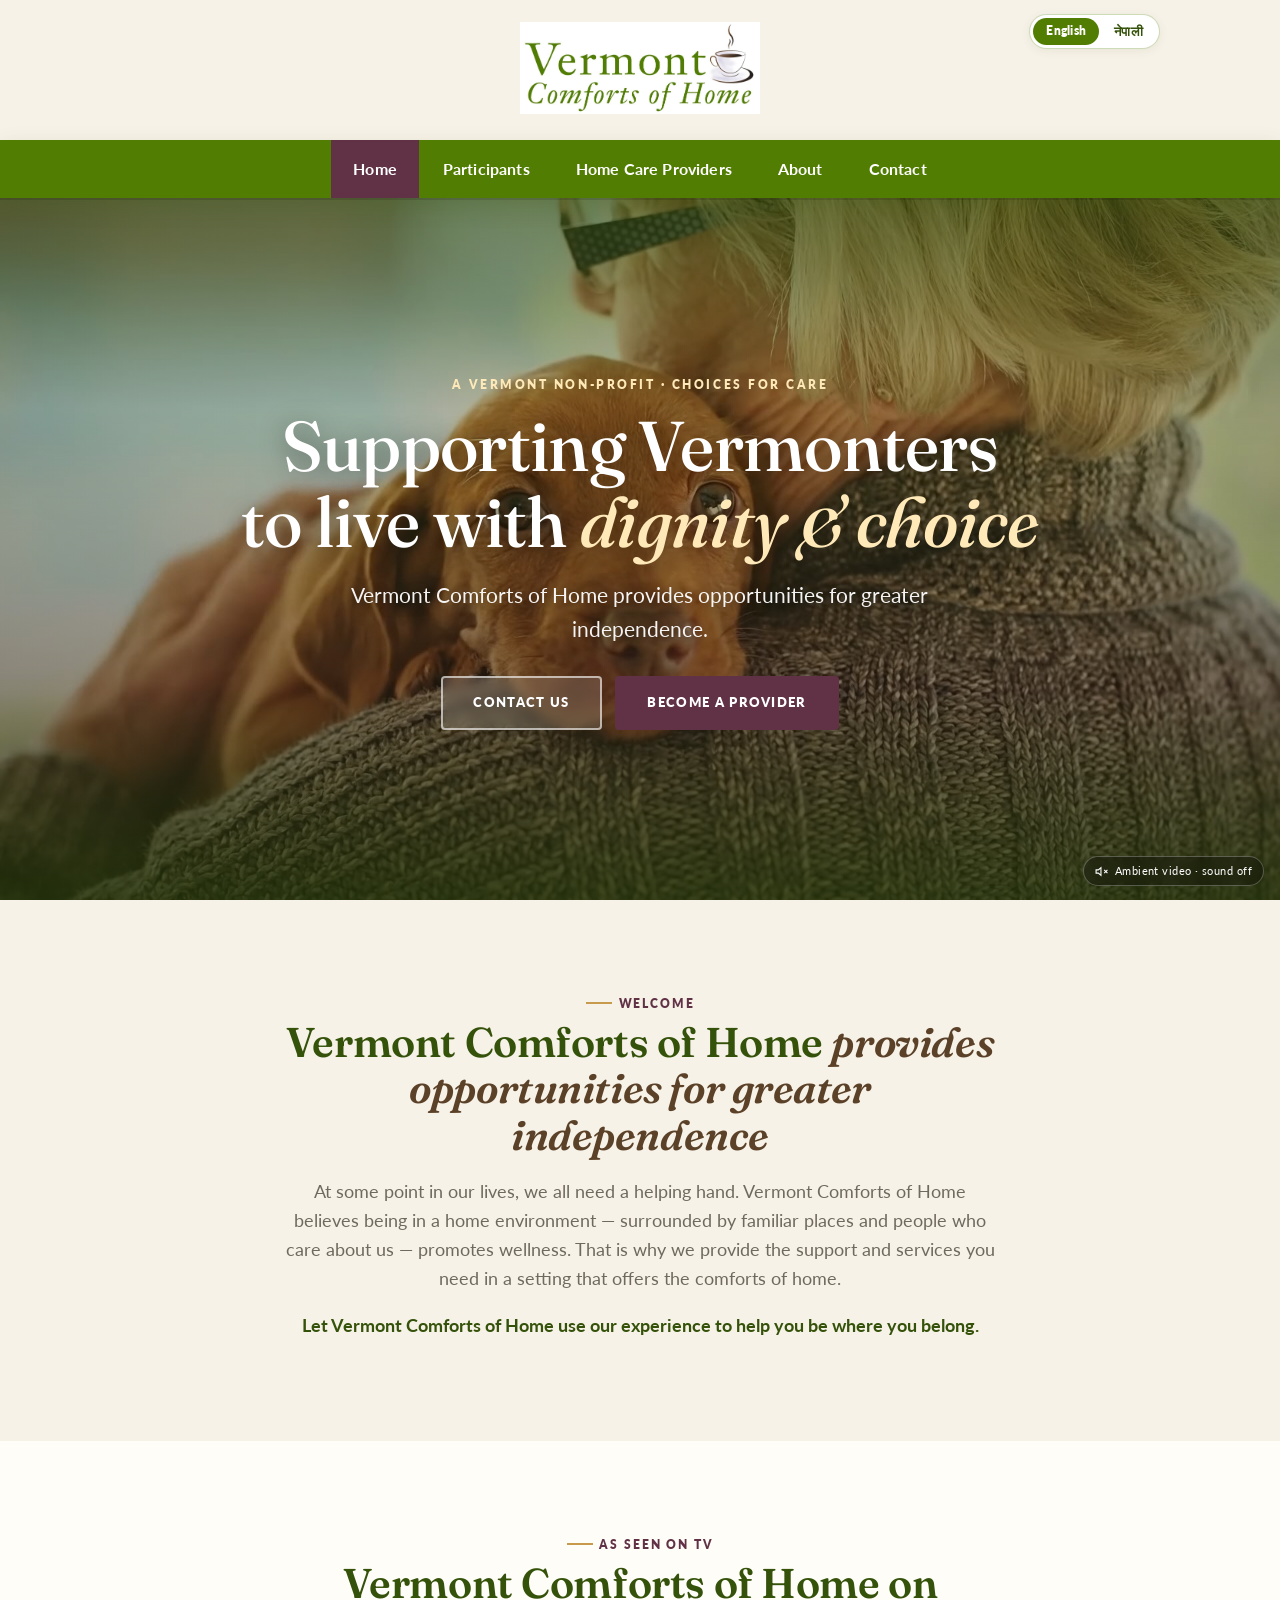
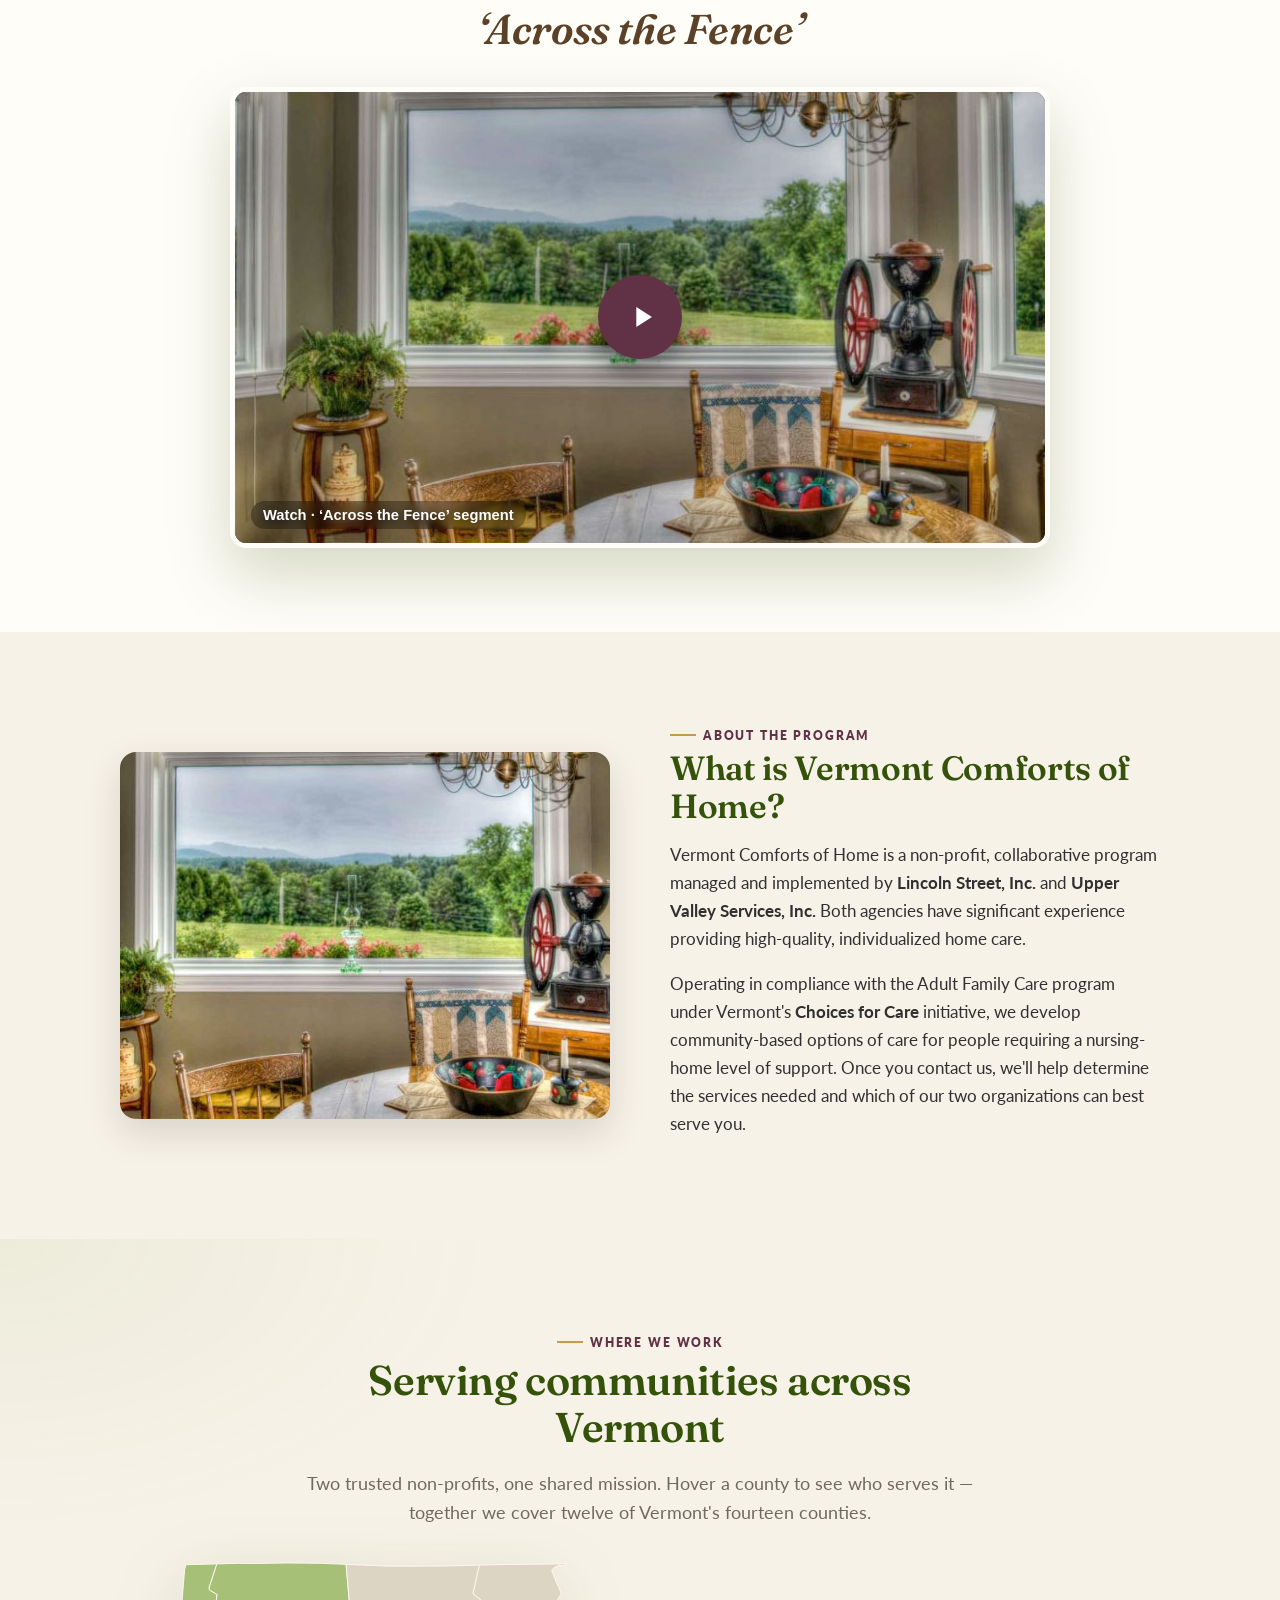
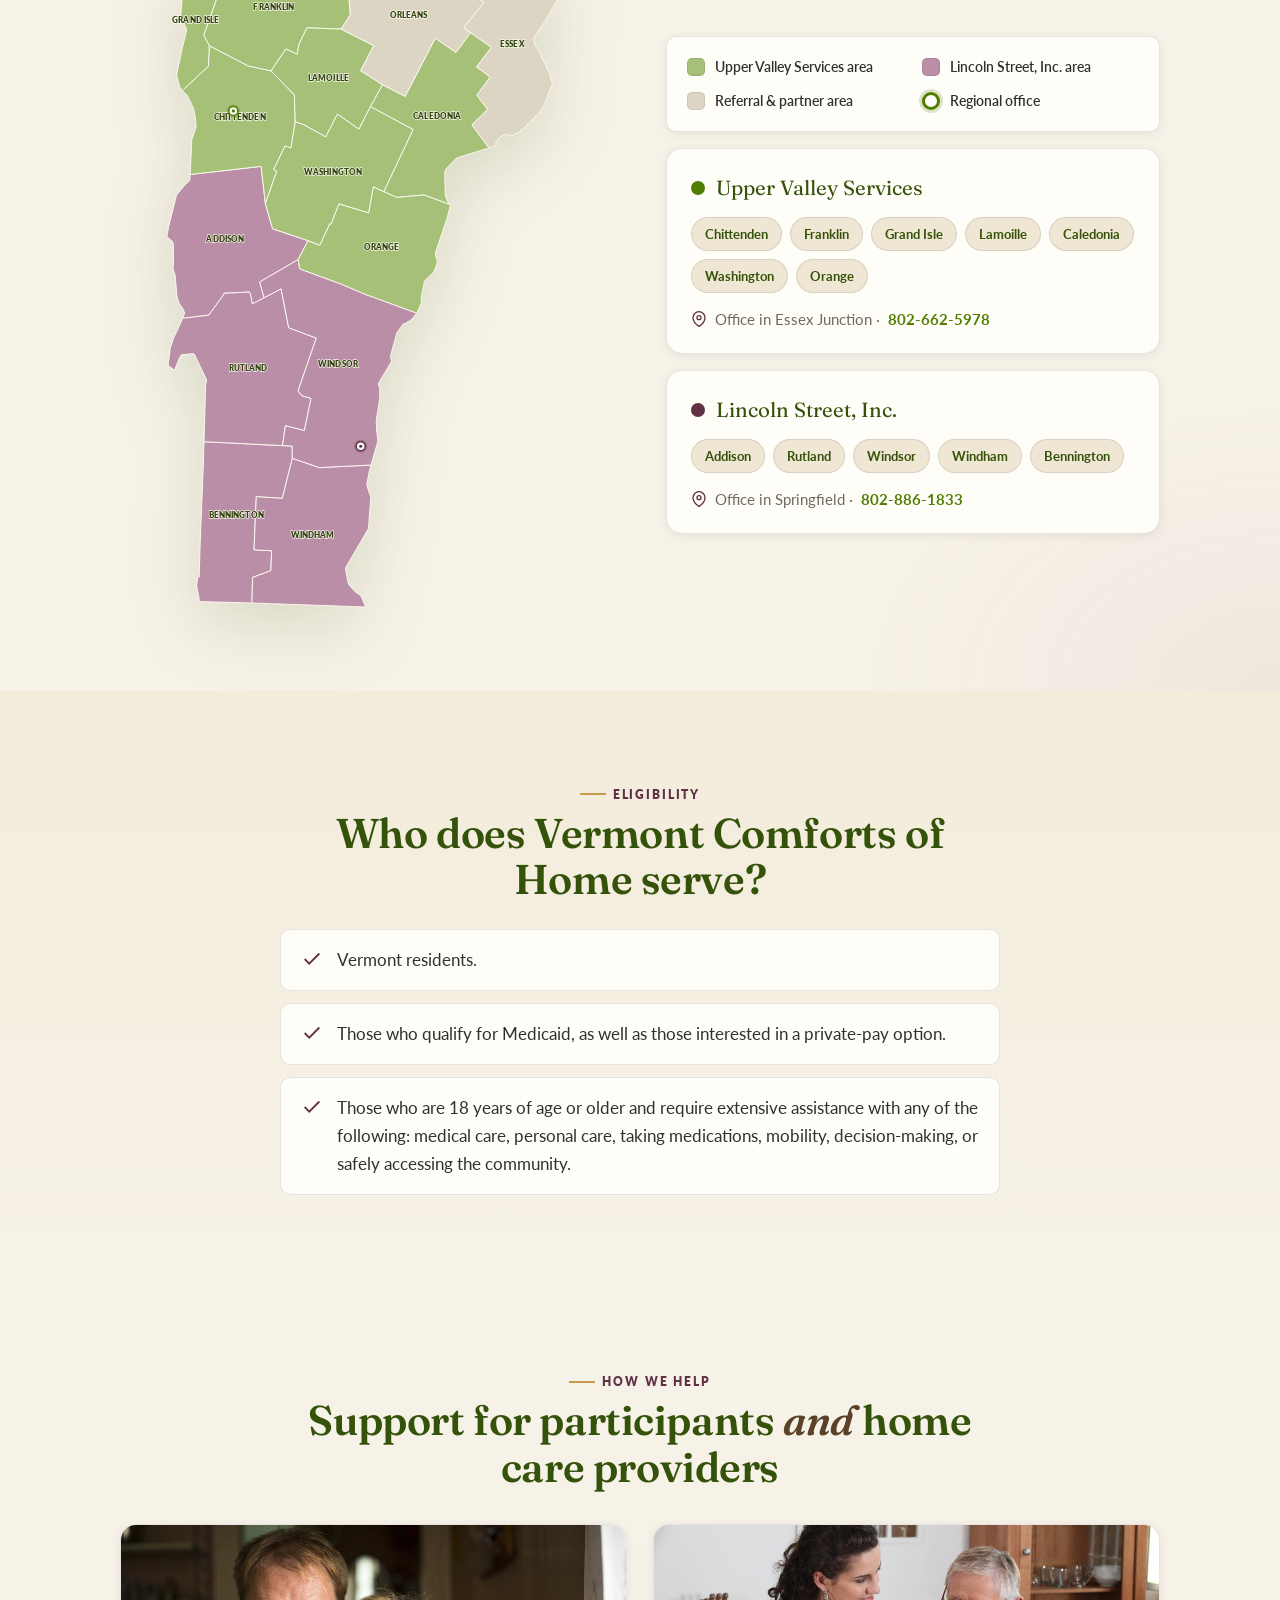
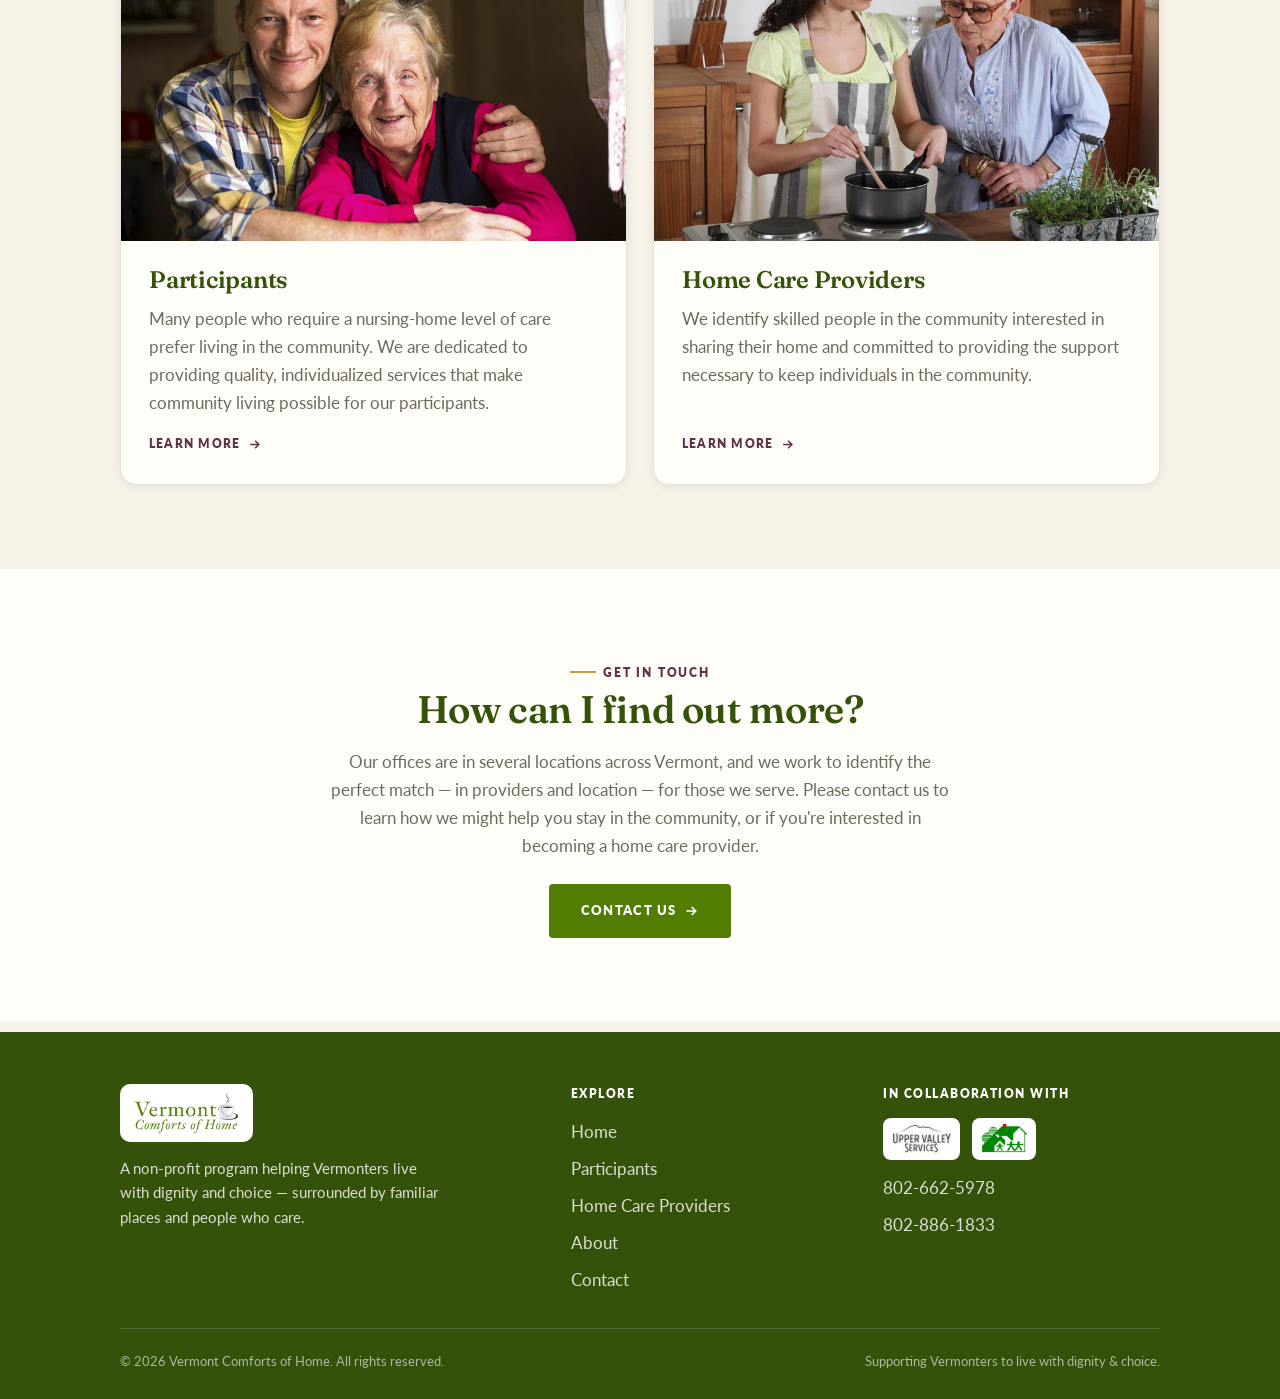
==== commit c56b2397: "Add Nepali site, Supabase-backed editor, working contact form and SEO - Every page now has a Nepali " ====
--- a/index.html
+++ b/index.html
@@ -3,20 +3,43 @@
 <head>
   <meta charset="UTF-8" />
   <meta name="viewport" content="width=device-width, initial-scale=1.0" />
-  <title>Vermont Comforts of Home — Supporting Vermonters to live with dignity &amp; choice</title>
-  <meta name="description" content="Vermont Comforts of Home is a non-profit program providing community-based care so Vermonters can live with dignity and choice." />
-  <link rel="icon" href="assets/images/logo.jpg" />
+  <title>Vermont Comforts of Home | Adult Family Care &amp; Shared Living in Vermont</title>
+  <meta name="description" content="Non-profit Adult Family Care in Vermont. Shared living and care coordination so adults who need nursing-home level care can live at home in the community." />
+  <link rel="canonical" href="https://www.vtcomfortsofhome.org/" />
+  <link rel="alternate" hreflang="en" href="https://www.vtcomfortsofhome.org/" />
+  <link rel="alternate" hreflang="ne" href="https://www.vtcomfortsofhome.org/ne/" />
+  <link rel="alternate" hreflang="x-default" href="https://www.vtcomfortsofhome.org/" />
+  <meta name="theme-color" content="#517e02" />
+  <meta property="og:type" content="website" />
+  <meta property="og:site_name" content="Vermont Comforts of Home" />
+  <meta property="og:title" content="Vermont Comforts of Home | Adult Family Care &amp; Shared Living in Vermont" />
+  <meta property="og:description" content="Non-profit Adult Family Care in Vermont. Shared living and care coordination so adults who need nursing-home level care can live at home in the community." />
+  <meta property="og:url" content="https://www.vtcomfortsofhome.org/" />
+  <meta property="og:image" content="https://www.vtcomfortsofhome.org/assets/images/og-image.jpg" />
+  <meta property="og:image:width" content="1200" />
+  <meta property="og:image:height" content="630" />
+  <meta property="og:image:alt" content="Vermont Comforts of Home" />
+  <meta property="og:locale" content="en_US" />
+  <meta property="og:locale:alternate" content="ne_NP" />
+  <meta name="twitter:card" content="summary_large_image" />
+  <meta name="twitter:title" content="Vermont Comforts of Home | Adult Family Care &amp; Shared Living in Vermont" />
+  <meta name="twitter:description" content="Non-profit Adult Family Care in Vermont. Shared living and care coordination so adults who need nursing-home level care can live at home in the community." />
+  <meta name="twitter:image" content="https://www.vtcomfortsofhome.org/assets/images/og-image.jpg" />
+  <link rel="icon" type="image/png" sizes="48x48" href="assets/images/favicon-48.png" />
+  <link rel="apple-touch-icon" href="assets/images/apple-touch-icon.png" />
+  <script>try{var l=/^\/ne(\/|$)/.test(location.pathname)?"ne":new URLSearchParams(location.search).get("lang")||localStorage.getItem("vcoh:lang");if(l==="ne")document.documentElement.classList.add("lang-pending","lang-ne")}catch(e){}setTimeout(function(){document.documentElement.classList.remove("lang-pending")},2500)</script>
   <link rel="preconnect" href="https://fonts.googleapis.com" />
   <link rel="preconnect" href="https://fonts.gstatic.com" crossorigin />
   <link href="https://fonts.googleapis.com/css2?family=Fraunces:ital,opsz,wght@0,9..144,400..600;1,9..144,400..600&family=Lato:wght@400;700;900&display=swap" rel="stylesheet" />
-  <link rel="stylesheet" href="css/styles.css" />
+  <link rel="stylesheet" href="css/styles.css?v=20261116" />
+  <script type="application/ld+json">{"@context": "https://schema.org", "@graph": [{"@type": "NGO", "@id": "https://www.vtcomfortsofhome.org/#organization", "name": "Vermont Comforts of Home", "url": "https://www.vtcomfortsofhome.org/", "logo": "https://www.vtcomfortsofhome.org/assets/images/logo.jpg", "image": "https://www.vtcomfortsofhome.org/assets/images/og-image.jpg", "description": "A non-profit Adult Family Care program under Vermont's Choices for Care initiative, providing shared living and care coordination so adults who need nursing-home level care can live in the community.", "telephone": "+1-802-662-5978", "address": {"@type": "PostalAddress", "streetAddress": "80 Pearl Street, PO Box 5493", "addressLocality": "Essex Junction", "addressRegion": "VT", "postalCode": "05452", "addressCountry": "US"}, "areaServed": [{"@type": "State", "name": "Vermont"}, {"@type": "AdministrativeArea", "name": "Addison County, Vermont"}, {"@type": "AdministrativeArea", "name": "Bennington County, Vermont"}, {"@type": "AdministrativeArea", "name": "Caledonia County, Vermont"}, {"@type": "AdministrativeArea", "name": "Chittenden County, Vermont"}, {"@type": "AdministrativeArea", "name": "Franklin County, Vermont"}, {"@type": "AdministrativeArea", "name": "Grand Isle County, Vermont"}, {"@type": "AdministrativeArea", "name": "Lamoille County, Vermont"}, {"@type": "AdministrativeArea", "name": "Orange County, Vermont"}, {"@type": "AdministrativeArea", "name": "Rutland County, Vermont"}, {"@type": "AdministrativeArea", "name": "Washington County, Vermont"}, {"@type": "AdministrativeArea", "name": "Windham County, Vermont"}, {"@type": "AdministrativeArea", "name": "Windsor County, Vermont"}], "knowsLanguage": ["en", "ne"], "subOrganization": [{"@type": "NGO", "name": "Upper Valley Services, Inc.", "url": "https://uvs-vt.org", "telephone": "+1-802-662-5978", "address": {"@type": "PostalAddress", "streetAddress": "80 Pearl Street, PO Box 5493", "addressLocality": "Essex Junction", "addressRegion": "VT", "postalCode": "05452", "addressCountry": "US"}}, {"@type": "NGO", "name": "Lincoln Street, Inc.", "url": "https://lincolnstreetinc.org", "telephone": "+1-802-886-1833", "address": {"@type": "PostalAddress", "streetAddress": "374 River Street", "addressLocality": "Springfield", "addressRegion": "VT", "postalCode": "05156", "addressCountry": "US"}}], "contactPoint": [{"@type": "ContactPoint", "contactType": "intake", "telephone": "+1-802-662-5978", "areaServed": "US-VT", "availableLanguage": ["English", "Nepali"]}]}, {"@type": "WebSite", "@id": "https://www.vtcomfortsofhome.org/#website", "url": "https://www.vtcomfortsofhome.org/", "name": "Vermont Comforts of Home", "inLanguage": ["en", "ne"], "publisher": {"@id": "https://www.vtcomfortsofhome.org/#organization"}}]}</script>
 </head>
 <body>
 
   <!-- HEADER + NAV -->
   <header class="site-header">
     <a class="brand" href="index.html" aria-label="Vermont Comforts of Home — Home">
-      <img src="assets/images/logo.jpg" alt="Vermont Comforts of Home" />
+      <img src="assets/images/logo.jpg" alt="Vermont Comforts of Home" width="1250" height="480" fetchpriority="high" />
     </a>
   </header>
   <nav class="mainnav" aria-label="Main navigation">
@@ -90,7 +113,7 @@
           <p>Operating in compliance with the Adult Family Care program under Vermont's <strong>Choices for Care</strong> initiative, we develop community-based options of care for people requiring a nursing-home level of support. Once you contact us, we'll help determine the services needed and which of our two organizations can best serve you.</p>
         </div>
         <div class="block-media">
-          <img src="assets/images/window.jpg" alt="A warm Vermont home with a mountain view" />
+          <img src="assets/images/window.jpg" alt="A warm Vermont home with a mountain view" width="1013" height="435" loading="lazy" decoding="async" />
         </div>
       </div>
     </div>
@@ -182,7 +205,7 @@
       </div>
       <div class="card-2">
         <article class="pcard reveal">
-          <img src="assets/images/sonandmom.jpg" alt="A participant with a caregiver" />
+          <img src="assets/images/sonandmom.jpg" alt="A participant with a caregiver" width="800" height="533" loading="lazy" decoding="async" />
           <div class="body">
             <h3>Participants</h3>
             <p>Many people who require a nursing-home level of care prefer living in the community. We are dedicated to providing quality, individualized services that make community living possible for our participants.</p>
@@ -190,7 +213,7 @@
           </div>
         </article>
         <article class="pcard reveal">
-          <img src="assets/images/cooking.jpg" alt="A home care provider" />
+          <img src="assets/images/cooking.jpg" alt="A home care provider" width="800" height="533" loading="lazy" decoding="async" />
           <div class="body">
             <h3>Home Care Providers</h3>
             <p>We identify skilled people in the community interested in sharing their home and committed to providing the support necessary to keep individuals in the community.</p>
@@ -218,7 +241,7 @@
     <div class="wrap">
       <div class="footer-top">
         <div class="footer-brand">
-          <img src="assets/images/logo.jpg" alt="Vermont Comforts of Home" />
+          <img src="assets/images/logo.jpg" alt="Vermont Comforts of Home" width="1250" height="480" loading="lazy" decoding="async" />
           <p>A non-profit program helping Vermonters live with dignity and choice — surrounded by familiar places and people who care.</p>
         </div>
         <div>
@@ -234,8 +257,8 @@
         <div>
           <h5>In collaboration with</h5>
           <div class="footer-partners">
-            <a href="https://uvs-vt.org" target="_blank" rel="noopener" aria-label="Upper Valley Services"><img src="assets/images/uvs-logo.jpg" alt="Upper Valley Services" /></a>
-            <a href="https://lincolnstreetinc.org" target="_blank" rel="noopener" aria-label="Lincoln Street, Inc."><img src="assets/images/lincoln-logo.jpg" alt="Lincoln Street, Inc." /></a>
+            <a href="https://uvs-vt.org" target="_blank" rel="noopener" aria-label="Upper Valley Services"><img src="assets/images/uvs-logo.jpg" alt="Upper Valley Services" width="130" height="64" loading="lazy" decoding="async" /></a>
+            <a href="https://lincolnstreetinc.org" target="_blank" rel="noopener" aria-label="Lincoln Street, Inc."><img src="assets/images/lincoln-logo.jpg" alt="Lincoln Street, Inc." width="130" height="82" loading="lazy" decoding="async" /></a>
           </div>
           <ul>
             <li><a href="tel:8026625978">802-662-5978</a></li>
@@ -250,7 +273,9 @@
     </div>
   </footer>
 
-  <script src="js/content.js?v=20260731"></script>
-  <script src="js/main.js?v=20260731"></script>
+  <script src="js/supabase-config.js?v=20261116"></script>
+  <script src="js/i18n-ne.js?v=20261116"></script>
+  <script src="js/content.js?v=20261116"></script>
+  <script src="js/main.js?v=20261116"></script>
 </body>
 </html>
--- a/css/styles.css
+++ b/css/styles.css
@@ -41,7 +41,7 @@
   background: var(--cream); line-height: 1.65; font-size: 17px;
   -webkit-font-smoothing: antialiased;
 }
-img { max-width: 100%; display: block; }
+img { max-width: 100%; height: auto; display: block; }
 a { color: var(--green-deep); text-decoration: none; }
 a:hover { color: var(--plum); }
 h1,h2,h3,h4 { font-family: var(--serif); font-weight: 600; line-height: 1.12; margin: 0 0 .45em; color: var(--green-deep); letter-spacing: -.01em; }
@@ -311,13 +311,13 @@
    ========================================================= */
 .footer { background: var(--green-deep); color: rgba(255,255,255,.82); padding: 52px 0 26px; margin-top: 10px; }
 .footer-top { display: grid; grid-template-columns: 1.5fr 1fr 1fr; gap: 36px; padding-bottom: 34px; border-bottom: 1px solid rgba(255,255,255,.14); }
-.footer-brand img { height: 58px; background: #fff; padding: 8px 12px; border-radius: 10px; margin-bottom: 14px; }
+.footer-brand img { height: 58px; width: auto; background: #fff; padding: 8px 12px; border-radius: 10px; margin-bottom: 14px; }
 .footer-brand p { font-size: .94rem; max-width: 320px; }
 .footer h5 { color: #fff; font-family: var(--sans); font-weight: 800; text-transform: uppercase; letter-spacing: .12em; font-size: .76rem; margin: 0 0 14px; }
 .footer ul { list-style: none; margin: 0; padding: 0; display: grid; gap: 9px; }
 .footer ul a { color: rgba(255,255,255,.82); } .footer ul a:hover { color: #ffe9b8; }
 .footer-partners { display: flex; gap: 12px; margin-bottom: 14px; }
-.footer-partners img { height: 42px; background: #fff; padding: 6px 8px; border-radius: 8px; }
+.footer-partners img { height: 42px; width: auto; background: #fff; padding: 6px 8px; border-radius: 8px; }
 .footer-bottom { padding-top: 22px; display: flex; flex-wrap: wrap; justify-content: space-between; gap: 10px; font-size: .82rem; color: rgba(255,255,255,.6); }
 
 /* =========================================================
@@ -414,3 +414,42 @@
   * { animation-duration: .001ms !important; transition-duration: .001ms !important; scroll-behavior: auto !important; }
   .reveal { opacity: 1; transform: none; }
 }
+
+/* ---------- Language switch (English / नेपाली) ---------- */
+.site-header { position: relative; }
+.lang-switch {
+  position: absolute; top: 14px; right: max(16px, calc((100vw - var(--wrap)) / 2));
+  display: inline-flex; padding: 3px; gap: 2px; border-radius: 100px;
+  background: #fff; border: 1px solid rgba(81,126,2,.28); box-shadow: 0 2px 10px rgba(53,82,10,.08);
+}
+.lang-switch a {
+  display: block; padding: 7px 13px; border-radius: 100px; text-decoration: none;
+  font: 800 .78rem/1 var(--sans); color: var(--green-deep); letter-spacing: .02em;
+}
+.lang-switch a[lang="ne"] { font-family: "Noto Sans Devanagari", var(--sans); font-size: .84rem; }
+.lang-switch a:hover { background: #eef3e4; }
+.lang-switch a[aria-current="true"] { background: var(--green); color: #fff; }
+.lang-switch a:focus-visible { outline: 2px solid var(--plum); outline-offset: 2px; }
+@media (max-width: 720px) {
+  .site-header { padding-top: 54px; }
+  .lang-switch { top: 10px; right: 12px; }
+}
+
+/* Hide the page for a moment while the Nepali text is put in place. */
+.lang-pending body { opacity: 0; }
+body { transition: opacity .18s ease; }
+
+/* Nepali typography: Devanagari needs its own fonts and a little more line height. */
+.lang-ne {
+  --serif: "Noto Serif Devanagari", "Fraunces", Georgia, serif;
+  --sans: "Noto Sans Devanagari", "Lato", system-ui, -apple-system, "Segoe UI", Roboto, sans-serif;
+}
+.lang-ne body { line-height: 1.75; }
+.lang-ne h1, .lang-ne h2, .lang-ne h3, .lang-ne h4 { line-height: 1.35; letter-spacing: 0; }
+.lang-ne .eyebrow, .lang-ne .eyebrow-line, .lang-ne .footer h5 { letter-spacing: .02em; text-transform: none; }
+
+/* ---------- Contact form states ---------- */
+.form-success.is-error { background: #f8e6ea; border-color: #8d3247; color: #6d2236; }
+.hp-field { position: absolute !important; left: -10000px; width: 1px; height: 1px; overflow: hidden; }
+.contact-form { position: relative; }
+.contact-form button[disabled] { opacity: .7; cursor: progress; }
